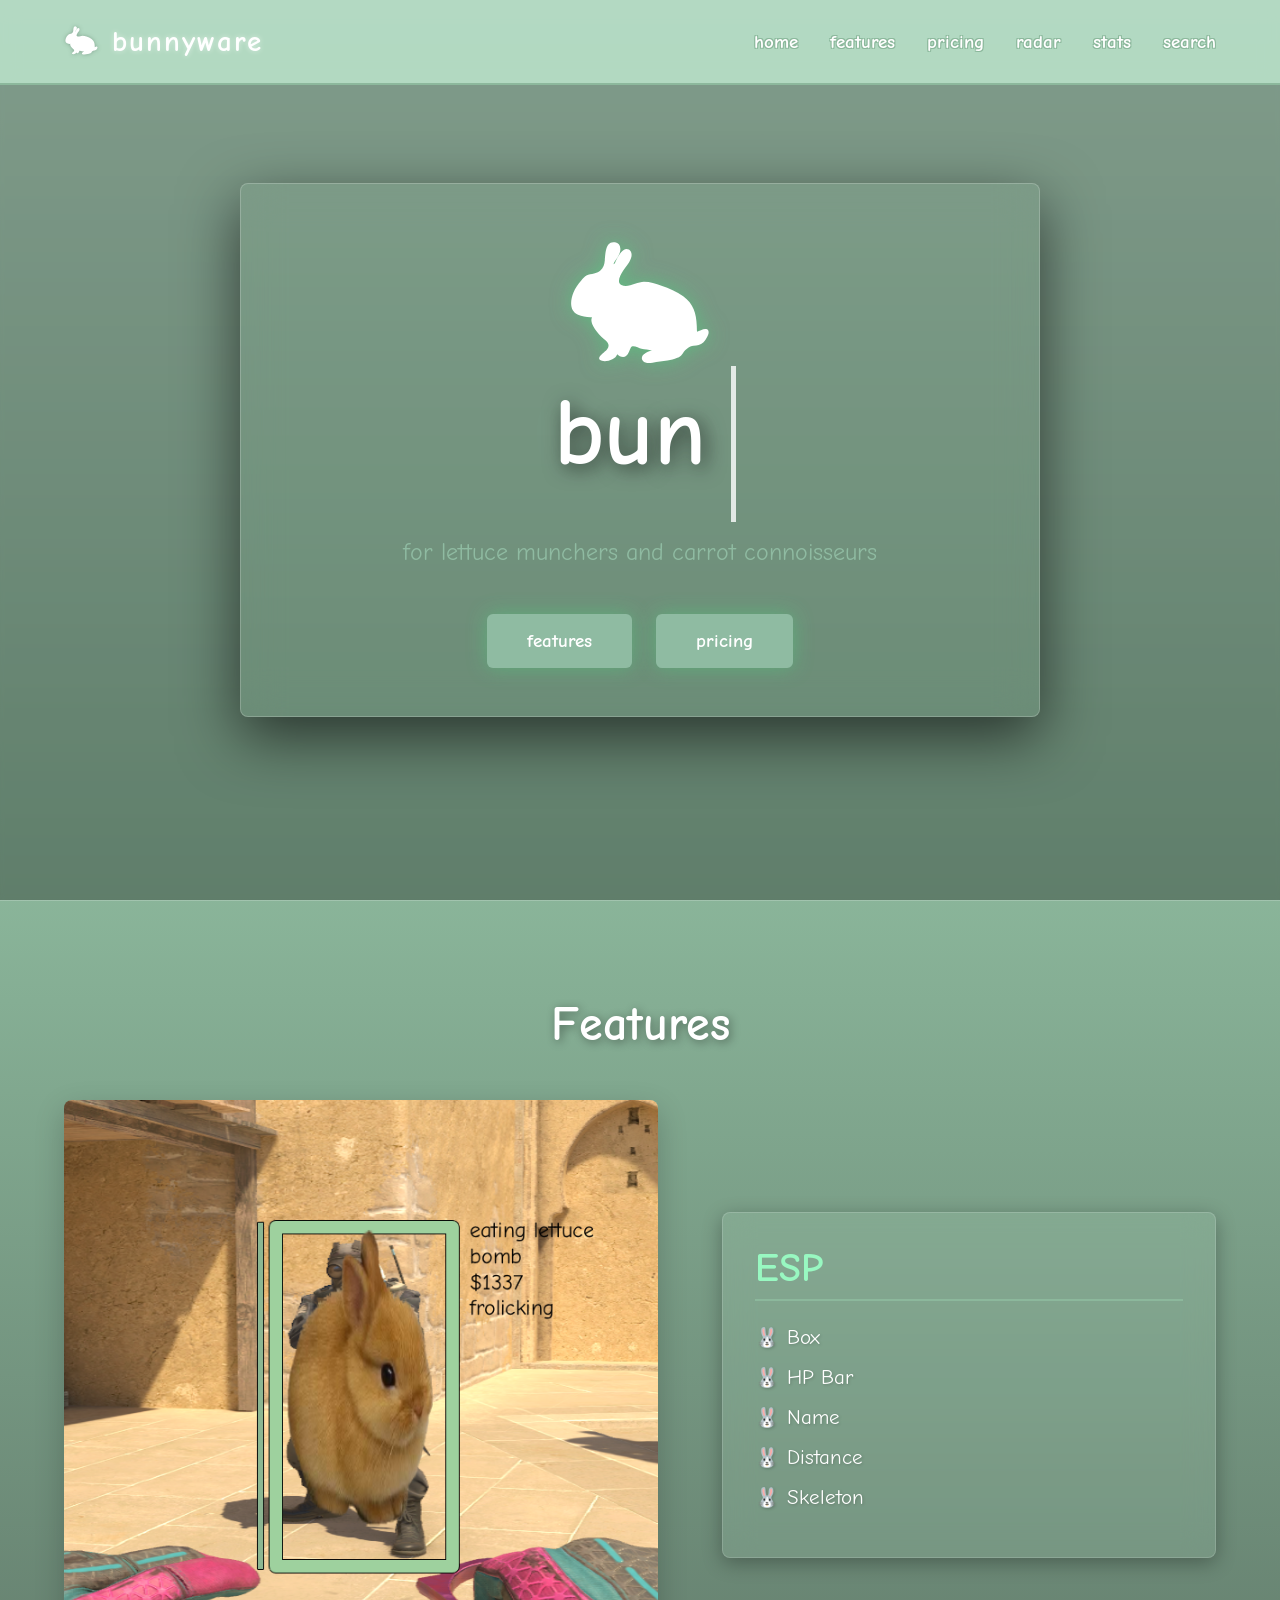
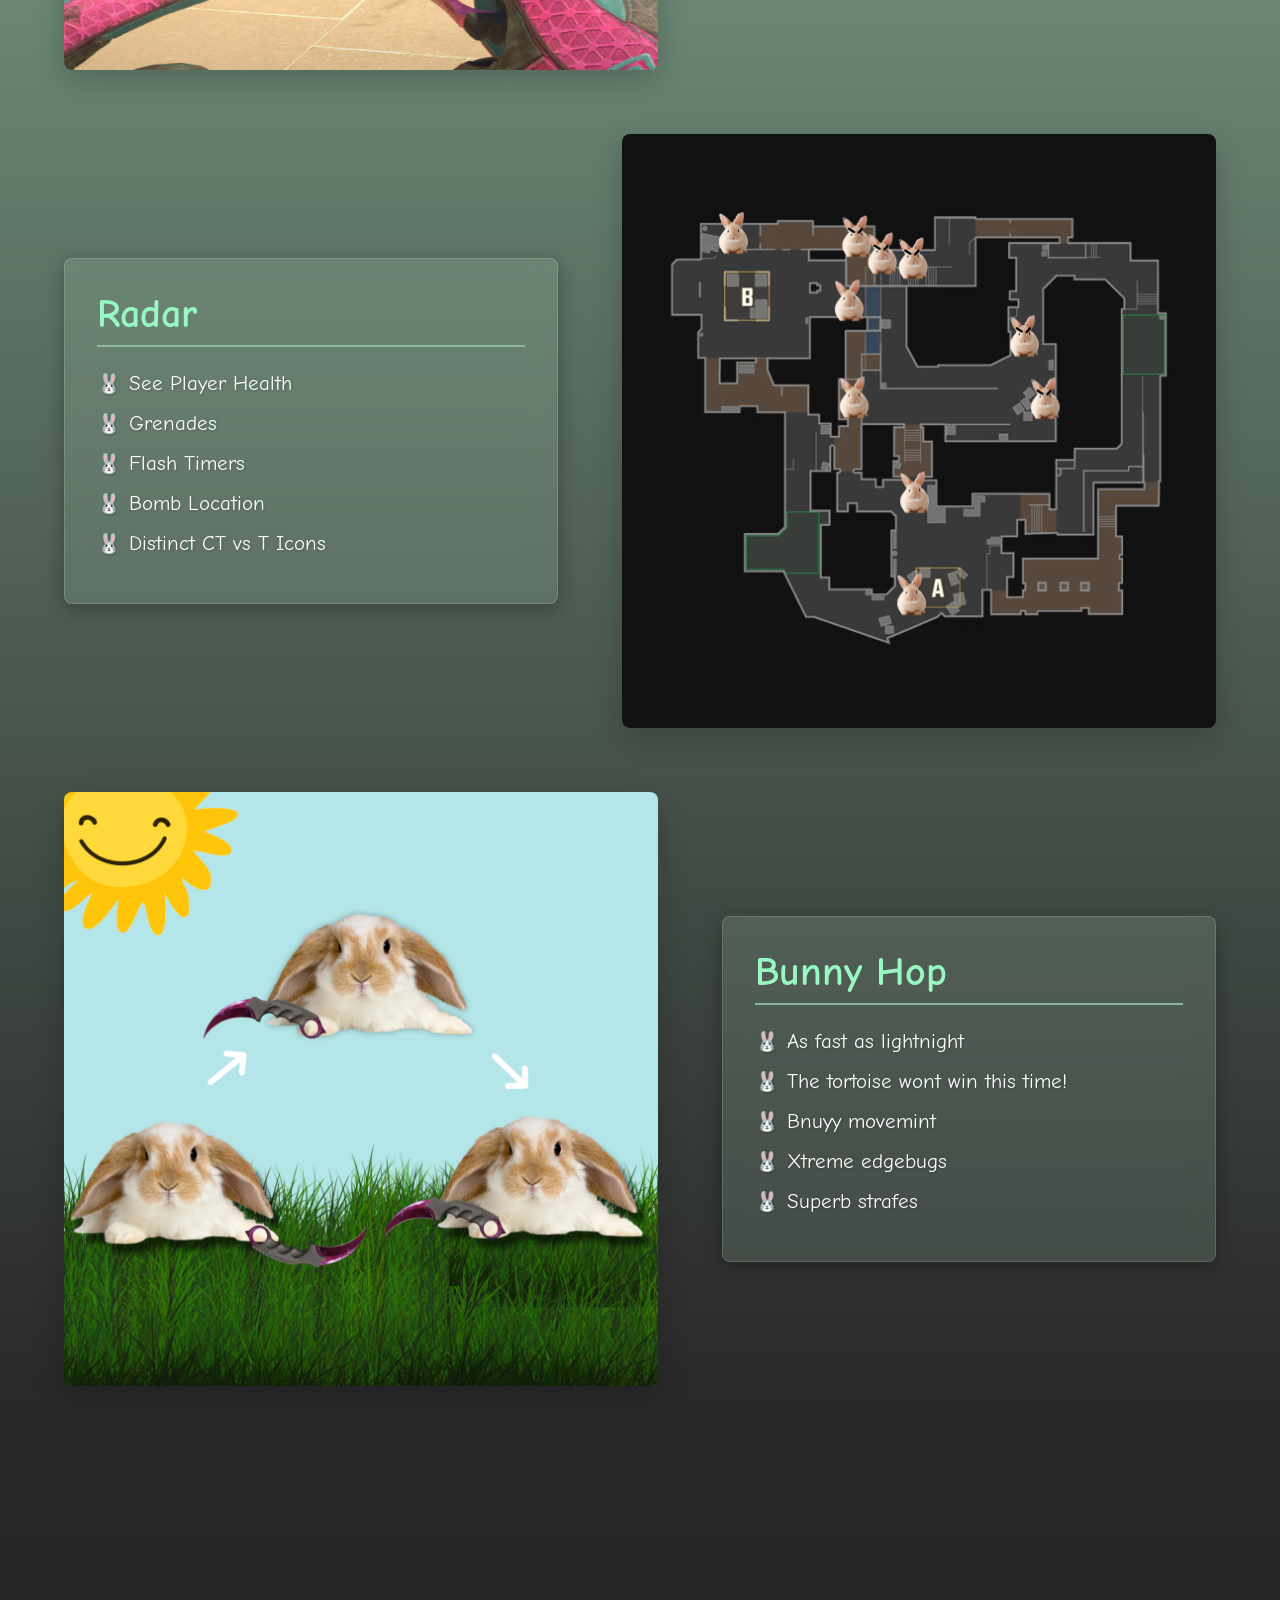
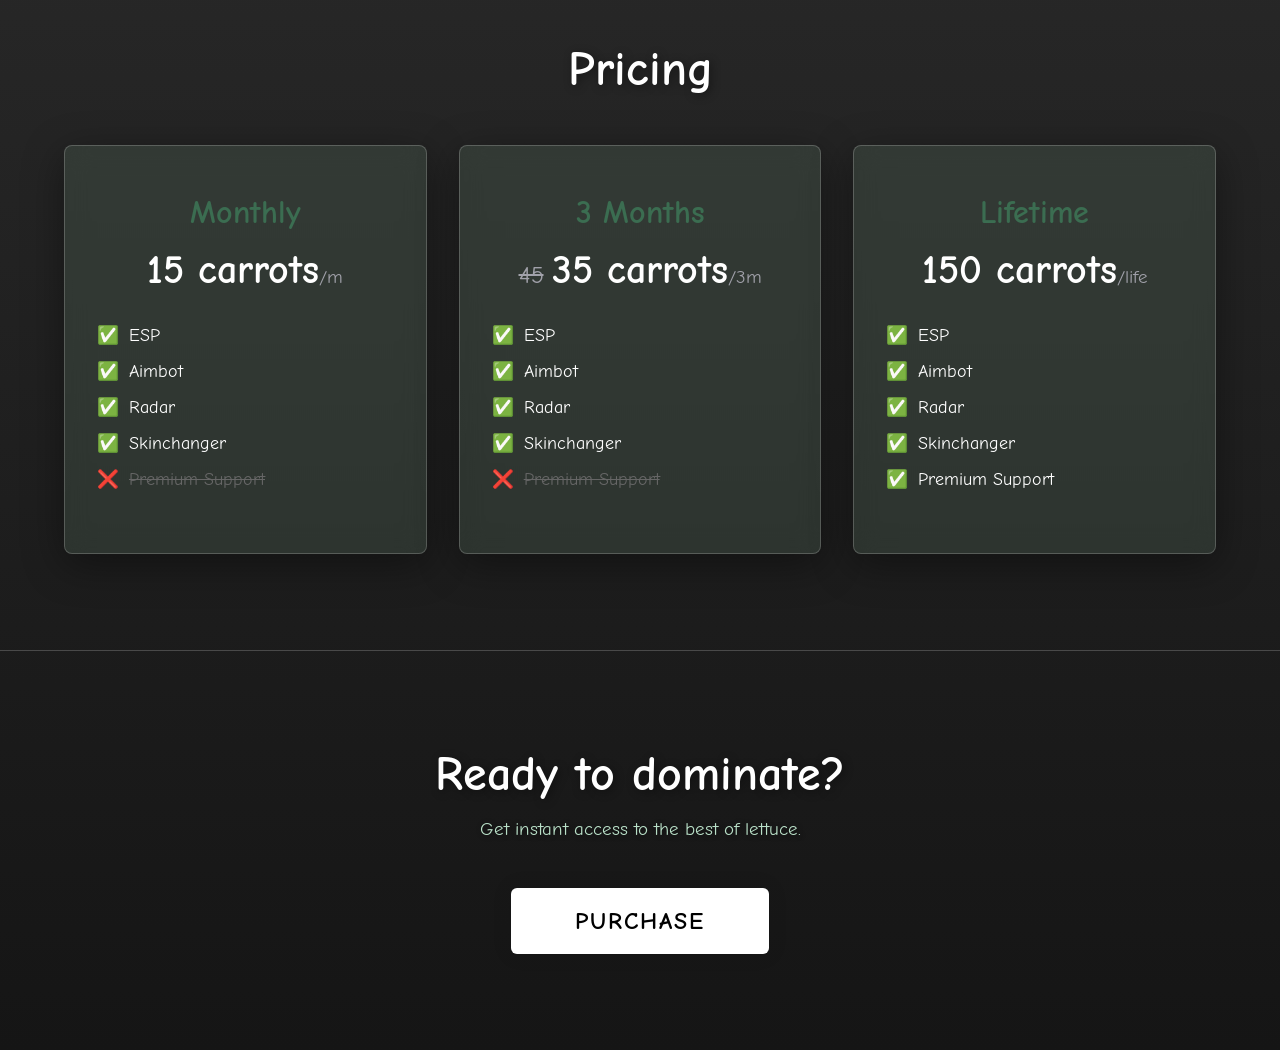
==== sites/main/index.html @ 44a8292d "Add files via upload" ====
<!DOCTYPE html>
<html lang="en">

<head>
    <meta charset="UTF-8">
    <meta name="viewport" content="width=device-width, initial-scale=1.0">
    <title>bunnyware</title>
    <link rel="icon" href="rabbit-silhouette.svg" type="image/svg+xml">
    <link rel="stylesheet" href="style.css">
</head>

<body>
    <nav>
        <a href="index.html" class="logo">
            <img src="rabbit-silhouette.svg" alt="logo" class="nav-logo-img">
            bunnyware
        </a>
        <button class="hamburger" id="hamburger" aria-label="Toggle menu">
            <span></span>
            <span></span>
            <span></span>
        </button>
        <ul class="nav-links">
            <li><a href="#home">home</a></li>
            <li><a href="#features">features</a></li>
            <li><a href="#pricing">pricing</a></li>
            <li><a href="radar.html">radar</a></li>
            <li><a href="https://stats.bunnyware.fun">stats</a></li>
            <li><a href="https://search.bunnyware.fun">search</a></li>
        </ul>
    </nav>

    <header id="home" class="hero">
        <div class="hero-content">
            <img src="rabbit-silhouette.svg" alt="bunnyware logo" class="hero-logo">
            <h1 class="title">bunnyware</h1>
            <p class="subtitle">for lettuce munchers and carrot connoisseurs</p>
            <div class="hero-buttons">
                <a href="#features" class="cta-button">features</a>
                <a href="#pricing" class="cta-button">pricing</a>
            </div>
        </div>
    </header>

    <section id="features" class="showcase">
        <h2>Features</h2>
        <div class="showcase-content">
            <div class="showcase-image">
                <img src="image.png" alt="ESP Settings">
            </div>
            <div class="showcase-text">
                <h3>ESP</h3>
                <ul>
                    <li>Box</li>
                    <li>HP Bar</li>
                    <li>Name</li>
                    <li>Distance</li>
                    <li>Skeleton</li>
                </ul>
            </div>
        </div>

        <div class="showcase-content reverse">
            <div class="showcase-image">
                <img src="radar.png" alt="Radar Settings">
            </div>
            <div class="showcase-text">
                <h3>Radar</h3>
                <ul>
                    <li>See Player Health</li>
                    <li>Grenades</li>
                    <li>Flash Timers</li>
                    <li>Bomb Location</li>
                    <li>Distinct CT vs T Icons</li>
                </ul>
            </div>
        </div>

        <div class="showcase-content">
            <div class="showcase-image">
                <img src="bunnyhop.png" alt="Bunny Hop Settings">
            </div>
            <div class="showcase-text">
                <h3>Bunny Hop</h3>
                <ul>
                    <li>As fast as lightnight</li>
                    <li>The tortoise wont win this time!</li>
                    <li>Bnuyy movemint</li>
                    <li>Xtreme edgebugs</li>
                    <li>Superb strafes</li>
                </ul>
            </div>
        </div>
    </section>
    <section id="pricing" class="pricing-options">
        <h2>Pricing</h2>
        <div class="pricing-grid">
            <div class="pricing-card">
                <h3>Monthly</h3>
                <div class="price">15 carrots<span>/m</span></div>
                <ul class="features-list">
                    <li>ESP</li>
                    <li>Aimbot</li>
                    <li>Radar</li>
                    <li>Skinchanger</li>
                    <li class="disabled">Premium Support</li>
                </ul>
            </div>
            <div class="pricing-card">
                <h3>3 Months</h3>
                <div class="price"><span class="original-price">45</span>35 carrots<span>/3m</span></div>
                <ul class="features-list">
                    <li>ESP</li>
                    <li>Aimbot</li>
                    <li>Radar</li>
                    <li>Skinchanger</li>
                    <li class="disabled">Premium Support</li>
                </ul>
            </div>
            <div class="pricing-card featured">
                <h3>Lifetime</h3>
                <div class="price">150 carrots<span>/life</span></div>
                <ul class="features-list">
                    <li>ESP</li>
                    <li>Aimbot</li>
                    <li>Radar</li>
                    <li>Skinchanger</li>
                    <li>Premium Support</li>
                </ul>
            </div>
        </div>
    </section>

    <section id="checkout" class="checkout">
        <h2>Ready to dominate?</h2>
        <p>Get instant access to the best of lettuce.</p>
        <!-- The button is a troll. It looks like a pay button but redirects to YouTube on click -->
        <button id="pay-button" class="premium-btn">Purchase</button>
    </section>

    <!-- Modal for image expansion -->
    <div id="image-modal" class="modal">
        <span class="close-btn" onclick="closeModal()">&times;</span>
        <img class="modal-content" id="expanded-img" alt="Expanded image">
    </div>

    <script src="script.js"></script>
</body>

</html>
---- sites/main/style.css ----
/* Import Comic Sans or a similar playful font */
@import url('https://fonts.googleapis.com/css2?family=Comic+Neue:wght@400;700&display=swap');

:root {
    --bg-color: #0d0d0d;
    --nav-bg: rgba(13, 13, 13, 0.8);
    --primary-green: #8cb89c;
    /* Light grass green */
    --secondary-green: #b9e0c8;
    /* Lettuce green */
    --text-color: #ffffff;
    --text-muted: #a1a1aa;
    --card-bg: rgba(140, 184, 156, 0.15);
    --border-color: rgba(255, 255, 255, 0.2);
}

* {
    margin: 0;
    padding: 0;
    box-sizing: border-box;
    /* Use Comic Sans MS as requested, fallback to Comic Neue */
    font-family: 'Comic Sans MS', 'Comic Sans', 'Comic Neue', cursive, sans-serif;
    scroll-behavior: smooth;
}

body {
    background: linear-gradient(to bottom, #b9e0c8 0%, #8cb89c 20%, #2a2a2a 70%, #151515 100%);
    color: var(--text-color);
    overflow-x: hidden;
    min-height: 100vh;
}

/* Navigation */
nav {
    position: fixed;
    top: 0;
    width: 100%;
    padding: 1.5rem 5%;
    display: flex;
    justify-content: space-between;
    align-items: center;
    background: #b9e0c8e6;
    /* Pastel Green (Secondary) */
    backdrop-filter: blur(10px);
    z-index: 100;
    border-bottom: 2px solid var(--primary-green);
}

.logo {
    display: flex;
    align-items: center;
    gap: 0.8rem;
    font-size: 1.8rem;
    font-weight: 700;
    color: #1a2f23;
    /* Dark green for visibility */
    text-shadow: 0 0 5px rgba(255, 255, 255, 0.5);
    letter-spacing: 2px;
}

.nav-logo-img {
    height: 35px;
    width: auto;
    filter: drop-shadow(0 0 2px rgba(26, 47, 35, 0.3));
}

.nav-links {
    display: flex;
    list-style: none;
    gap: 2rem;
}

.nav-links a {
    color: #ffffff;
    /* Dark green for visibility */
    text-decoration: none;
    font-weight: bold;
    font-size: 1.2rem;
    transition: all 0.3s ease;
    text-shadow:
        -1px -1px 0 var(--primary-green),
        1px -1px 0 var(--primary-green),
        -1px 1px 0 var(--primary-green),
        1px 1px 0 var(--primary-green);
}

.nav-links a:hover {
    color: #000;
}

/* Hero Section */
.hero {
    height: 100vh;
    display: flex;
    flex-direction: column;
    justify-content: center;
    align-items: center;
    text-align: center;
    position: relative;
    background: url('title_background.png') no-repeat center center/cover;
}

.hero::after {
    content: '';
    position: absolute;
    top: 0;
    left: 0;
    width: 100%;
    height: 100%;
    background: rgba(0, 0, 0, 0.3);
    /* Subtle darkening for white text visibility */
    backdrop-filter: blur(2px);
    /* Reduced background blur, focused it on the card instead */
    pointer-events: none;
}

/* Glass Card for Title Content */
.hero-content {
    background: rgba(140, 184, 156, 0.15);
    /* Match the premium green tint from other cards */
    padding: 3rem 4rem;
    border-radius: 8px;
    /* Matching the sharp but clean corners */
    border: 1px solid rgba(255, 255, 255, 0.2);
    box-shadow: 0 20px 60px rgba(0, 0, 0, 0.6);
    backdrop-filter: blur(20px);
    /* Heavy frosted glass effect inside the card */
    display: flex;
    flex-direction: column;
    align-items: center;
    z-index: 2;
    position: relative;
    width: 800px;
    max-width: 90%;
}

.hero>* {
    position: relative;
    z-index: 1;
}

.hero-logo {
    width: 150px;
    height: auto;
    margin-bottom: -1rem;
    filter: drop-shadow(0 0 10px rgba(74, 222, 128, 0.5));
}

.title {
    font-size: 6rem;
    font-weight: 700;
    color: #ffffff;
    text-shadow: 4px 4px 20px rgba(0, 0, 0, 0.6), 0 0 40px rgba(255, 255, 255, 0.1);
    margin-bottom: 1rem;

    /* Lock the height to prevent jumping when empty */
    line-height: 1.2;
    min-height: 1.2em;

    /* Typewriter effect styles */
    display: inline-block;
    border-right: .06em solid rgba(255, 255, 255, 0.8);
    /* The typewriter cursor */

    /* Padding added to ensure the drop shadow doesn't get cut off by overflow: hidden */
    padding: 10px 25px 30px 10px;

    animation: blink-caret .75s step-end infinite;
}

.title.done-typing {
    border-right-color: transparent;
    animation: none;
}

/* The typewriter cursor effect */
@keyframes blink-caret {

    from,
    to {
        border-color: transparent
    }

    50% {
        border-color: rgba(255, 255, 255, 0.8);
    }
}

.subtitle {
    font-size: 1.5rem;
    color: #8fbba2;
    margin-bottom: 3rem;
}

.cta-button {
    padding: 1rem 2.5rem;
    font-size: 1.2rem;
    font-weight: bold;
    color: #ffffff;
    background: #8fbba2;
    border: none;
    border-radius: 6px;
    text-decoration: none;
    cursor: pointer;
    transition: all 0.3s ease;
    box-shadow: 0 0 20px rgba(74, 222, 128, 0.4);
}

.cta-button:hover {
    transform: translateY(-3px) scale(1.05);
    box-shadow: 0 0 30px rgba(74, 222, 128, 0.7);
    background: var(--secondary-green);
}

.hero-buttons {
    display: flex;
    gap: 1.5rem;
    position: relative;
    z-index: 10;
}

.cta-button.secondary {
    background: #1a2f23;
    color: #ffffff;
    box-shadow: 0 0 20px rgba(0, 0, 0, 0.2);
}

.cta-button.secondary:hover {
    background: #2d4f3b;
    box-shadow: 0 0 30px rgba(0, 0, 0, 0.4);
    color: #ffffff;
}

/* Showcase Section */
.showcase {
    padding: 6rem 5%;
    text-align: center;
    border-top: 1px solid var(--border-color);
}

.showcase h2 {
    font-size: 3rem;
    margin-bottom: 3rem;
    color: #ffffff;
    text-shadow: 2px 2px 10px rgba(0, 0, 0, 0.4);
}

.showcase-content {
    display: flex;
    flex-wrap: wrap;
    justify-content: center;
    align-items: center;
    gap: 4rem;
    max-width: 1200px;
    margin: 0 auto 4rem auto;
    text-align: left;
}

.showcase-content.reverse {
    flex-direction: row-reverse;
}

.showcase-image {
    flex: 1 1 500px;
    border-radius: 8px;
    overflow: hidden;
    box-shadow: 0 10px 30px rgba(0, 0, 0, 0.2);
    background: var(--card-bg);
}

.showcase-image img {
    width: 100%;
    height: auto;
    display: block;
    transition: transform 0.3s ease;
}

.showcase-image:hover img {
    transform: scale(1.02);
}

.showcase-text {
    flex: 1 1 400px;
    background: rgba(185, 224, 200, 0.15);
    padding: 2rem;
    border-radius: 8px;
    box-shadow: 0 5px 20px rgba(0, 0, 0, 0.3);
    border: 1px solid rgba(255, 255, 255, 0.15);
    backdrop-filter: blur(15px);
}

.showcase-text h3 {
    font-size: 2.5rem;
    color: #98f8c1;
    margin-bottom: 1.5rem;
    border-bottom: 2px solid #8cb89c;
    padding-bottom: 0.5rem;
}

.showcase-text ul {
    list-style: none;
    padding: 0;
}

.showcase-text li {
    font-size: 1.3rem;
    color: #ffffff;
    margin-bottom: 1rem;
    text-shadow: 1px 1px 3px rgba(0, 0, 0, 0.2);
    padding-left: 2rem;
    position: relative;
}

.showcase-text li::before {
    content: '🐰';
    position: absolute;
    left: 0;
    top: 50%;
    transform: translateY(-50%);
    font-size: 1.2rem;
}

/* Pricing Options Section */
.pricing-options {
    padding: 6rem 5%;
    text-align: center;
}

.pricing-options h2 {
    font-size: 3rem;
    color: #ffffff;
    margin-bottom: 3rem;
    text-shadow: 2px 2px 10px rgba(0, 0, 0, 0.4);
}

.pricing-grid {
    display: flex;
    justify-content: center;
    gap: 2rem;
    flex-wrap: wrap;
    max-width: 1200px;
    margin: 0 auto;
}

.pricing-card {
    background: var(--card-bg);
    border: 1px solid var(--border-color);
    border-radius: 8px;
    padding: 3rem 2rem;
    flex: 1 1 300px;
    transition: transform 0.3s ease, box-shadow 0.3s ease;
    box-shadow: 0 10px 40px rgba(0, 0, 0, 0.4);
    backdrop-filter: blur(12px);
    /* Added drop shadow */
}

.pricing-card:hover {
    transform: translateY(-10px);
    box-shadow: 0 20px 50px rgba(0, 0, 0, 0.25);
    /* Stronger shadow on hover */
}

.pricing-card h3 {
    font-size: 2rem;
    color: #3b6d51;
    margin-bottom: 1rem;
}

.pricing-card .price {
    font-size: 2.5rem;
    font-weight: bold;
    color: #ffffff;
    margin-bottom: 2rem;
}

.pricing-card .price span {
    font-size: 1.2rem;
    font-weight: normal;
    color: #a1a1aa;
}

.pricing-card .price .original-price {
    font-size: 1.5rem;
    text-decoration: line-through;
    color: #a1a1aa;
    margin-right: 0.5rem;
}

.pricing-card .features-list {
    list-style: none;
    padding: 0;
    text-align: left;
}

.pricing-card .features-list li {
    font-size: 1.1rem;
    margin-bottom: 1rem;
    color: #ffffff;
    position: relative;
    padding-left: 2rem;
}

.pricing-card .features-list li::before {
    content: '✅';
    position: absolute;
    left: 0;
}

.pricing-card .features-list li.disabled {
    color: #666666;
    text-decoration: line-through;
}

.pricing-card .features-list li.disabled::before {
    content: '❌';
}

/* Checkout Section */
.checkout {
    padding: 6rem 5%;
    text-align: center;
    border-top: 1px solid var(--border-color);
}

.checkout h2 {
    font-size: 3rem;
    margin-bottom: 1rem;
    color: #ffffff;
    text-shadow: 2px 2px 10px rgba(0, 0, 0, 0.4);
}

.checkout p {
    font-size: 1.2rem;
    color: var(--secondary-green);
    margin-bottom: 3rem;
    text-shadow: 1px 1px 5px rgba(0, 0, 0, 0.5);
}

.premium-btn {
    padding: 1.2rem 4rem;
    font-size: 1.5rem;
    font-weight: bold;
    color: #000000;
    background: #ffffff;
    border: none;
    border-radius: 6px;
    cursor: pointer;
    transition: all 0.3s ease;
    box-shadow: 0 0 20px rgba(0, 0, 0, 0.1);
    text-transform: uppercase;
    letter-spacing: 2px;
}

.premium-btn:hover {
    transform: scale(1.05);
    box-shadow: 0 0 40px rgba(255, 255, 255, 0.6);
    background: #f0f0f0;
}

/* Modal */
.modal {
    display: none;
    position: fixed;
    z-index: 1000;
    left: 0;
    top: 0;
    width: 100%;
    height: 100%;
    background-color: rgba(0, 0, 0, 0.9);
    backdrop-filter: blur(5px);
    justify-content: center;
    align-items: center;
}

.modal-content {
    max-width: 90%;
    max-height: 90vh;
    border: 2px solid var(--primary-green);
    border-radius: 8px;
    box-shadow: 0 0 50px rgba(74, 222, 128, 0.3);
    animation: zoomIn 0.3s ease;
}

@keyframes zoomIn {
    from {
        transform: scale(0.8);
        opacity: 0;
    }

    to {
        transform: scale(1);
        opacity: 1;
    }
}

.close-btn {
    position: absolute;
    top: 20px;
    right: 40px;
    color: var(--primary-green);
    font-size: 40px;
    font-weight: bold;
    cursor: pointer;
    transition: color 0.3s ease;
    font-family: Arial, sans-serif;
    /* Keep X recognizable */
}

.close-btn:hover {
    color: #fff;
}

/* Logo link reset */
a.logo {
    text-decoration: none;
    color: inherit;
}

/* Hamburger Button */
.hamburger {
    display: none;
    flex-direction: column;
    justify-content: center;
    gap: 5px;
    background: none;
    border: none;
    cursor: pointer;
    padding: 8px;
    z-index: 110;
}

.hamburger span {
    display: block;
    width: 28px;
    height: 3px;
    background: #1a2f23;
    border-radius: 2px;
    transition: all 0.3s ease;
}

.hamburger.active span:nth-child(1) {
    transform: rotate(45deg) translate(6px, 6px);
}

.hamburger.active span:nth-child(2) {
    opacity: 0;
}

.hamburger.active span:nth-child(3) {
    transform: rotate(-45deg) translate(6px, -6px);
}

/* ===== MOBILE RESPONSIVE ===== */
@media (max-width: 768px) {

    /* Nav */
    nav {
        padding: 1rem 5%;
        flex-wrap: wrap;
    }

    .hamburger {
        display: flex;
    }

    .nav-links {
        display: none;
        flex-direction: column;
        width: 100%;
        gap: 0;
        padding-top: 1rem;
        order: 3;
    }

    .nav-links.open {
        display: flex;
    }

    .nav-links li {
        width: 100%;
        text-align: center;
    }

    .nav-links a {
        display: block;
        padding: 0.8rem 0;
        border-top: 1px solid rgba(26, 47, 35, 0.15);
        font-size: 1.1rem;
    }

    /* Hero */
    .hero {
        padding: 120px 5% 60px 5%;
        height: auto;
        min-height: 100vh;
    }

    .hero-logo {
        width: 100px;
    }

    .title {
        font-size: 3rem;
    }

    .subtitle {
        font-size: 1.1rem;
        margin-bottom: 2rem;
    }

    .hero-buttons {
        flex-direction: column;
        gap: 1rem;
        width: 100%;
        max-width: 280px;
    }

    .cta-button {
        padding: 0.9rem 2rem;
        font-size: 1rem;
        text-align: center;
        width: 100%;
    }

    /* Showcase / Features */
    .showcase {
        padding: 4rem 5%;
    }

    .showcase h2 {
        font-size: 2rem;
        margin-bottom: 2rem;
    }

    .showcase-content {
        flex-direction: column !important;
        gap: 2rem;
        margin-bottom: 3rem;
    }

    .showcase-image {
        flex: 1 1 100%;
    }

    .showcase-text {
        flex: 1 1 100%;
    }

    .showcase-text h3 {
        font-size: 1.8rem;
    }

    .showcase-text li {
        font-size: 1.1rem;
    }

    /* Pricing */
    .pricing-options {
        padding: 4rem 5%;
    }

    .pricing-options h2 {
        font-size: 2rem;
    }

    .pricing-grid {
        flex-direction: column;
        align-items: center;
        gap: 2rem;
    }

    .pricing-card {
        flex: 1 1 100%;
        max-width: 100%;
        padding: 2rem 1.5rem;
    }

    .pricing-card h3 {
        font-size: 1.6rem;
    }

    .pricing-card .price {
        font-size: 2rem;
    }

    /* Checkout */
    .checkout {
        padding: 4rem 5%;
    }

    .checkout h2 {
        font-size: 2rem;
    }

    .checkout p {
        font-size: 1rem;
    }

    .premium-btn {
        padding: 1rem 2.5rem;
        font-size: 1.2rem;
    }

    /* Modal */
    .modal-content {
        max-width: 95%;
    }

    .close-btn {
        top: 10px;
        right: 20px;
        font-size: 30px;
    }
}

@media (max-width: 480px) {
    .title {
        font-size: 2.2rem;
    }

    .subtitle {
        font-size: 0.95rem;
    }

    .showcase h2,
    .pricing-options h2,
    .checkout h2 {
        font-size: 1.6rem;
    }

    .showcase-text h3 {
        font-size: 1.4rem;
    }

    .pricing-card .price {
        font-size: 1.6rem;
    }
}
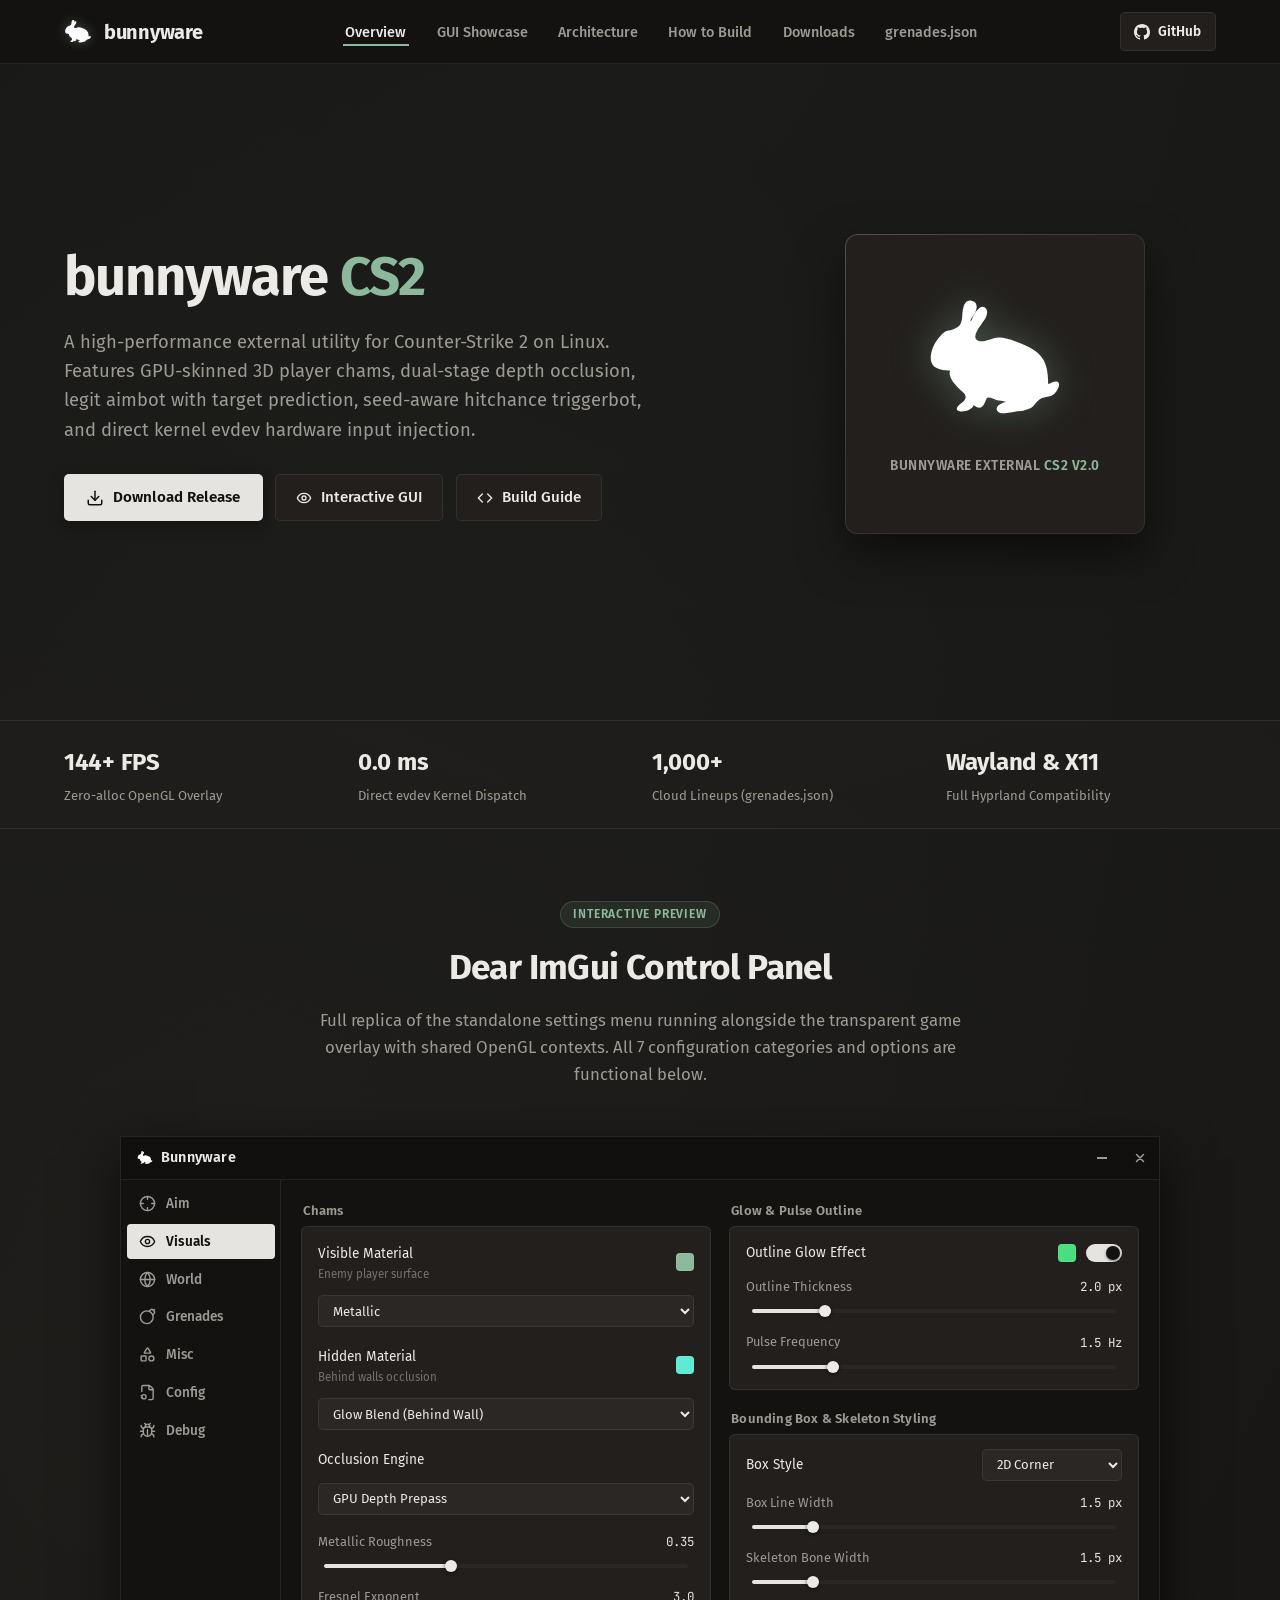
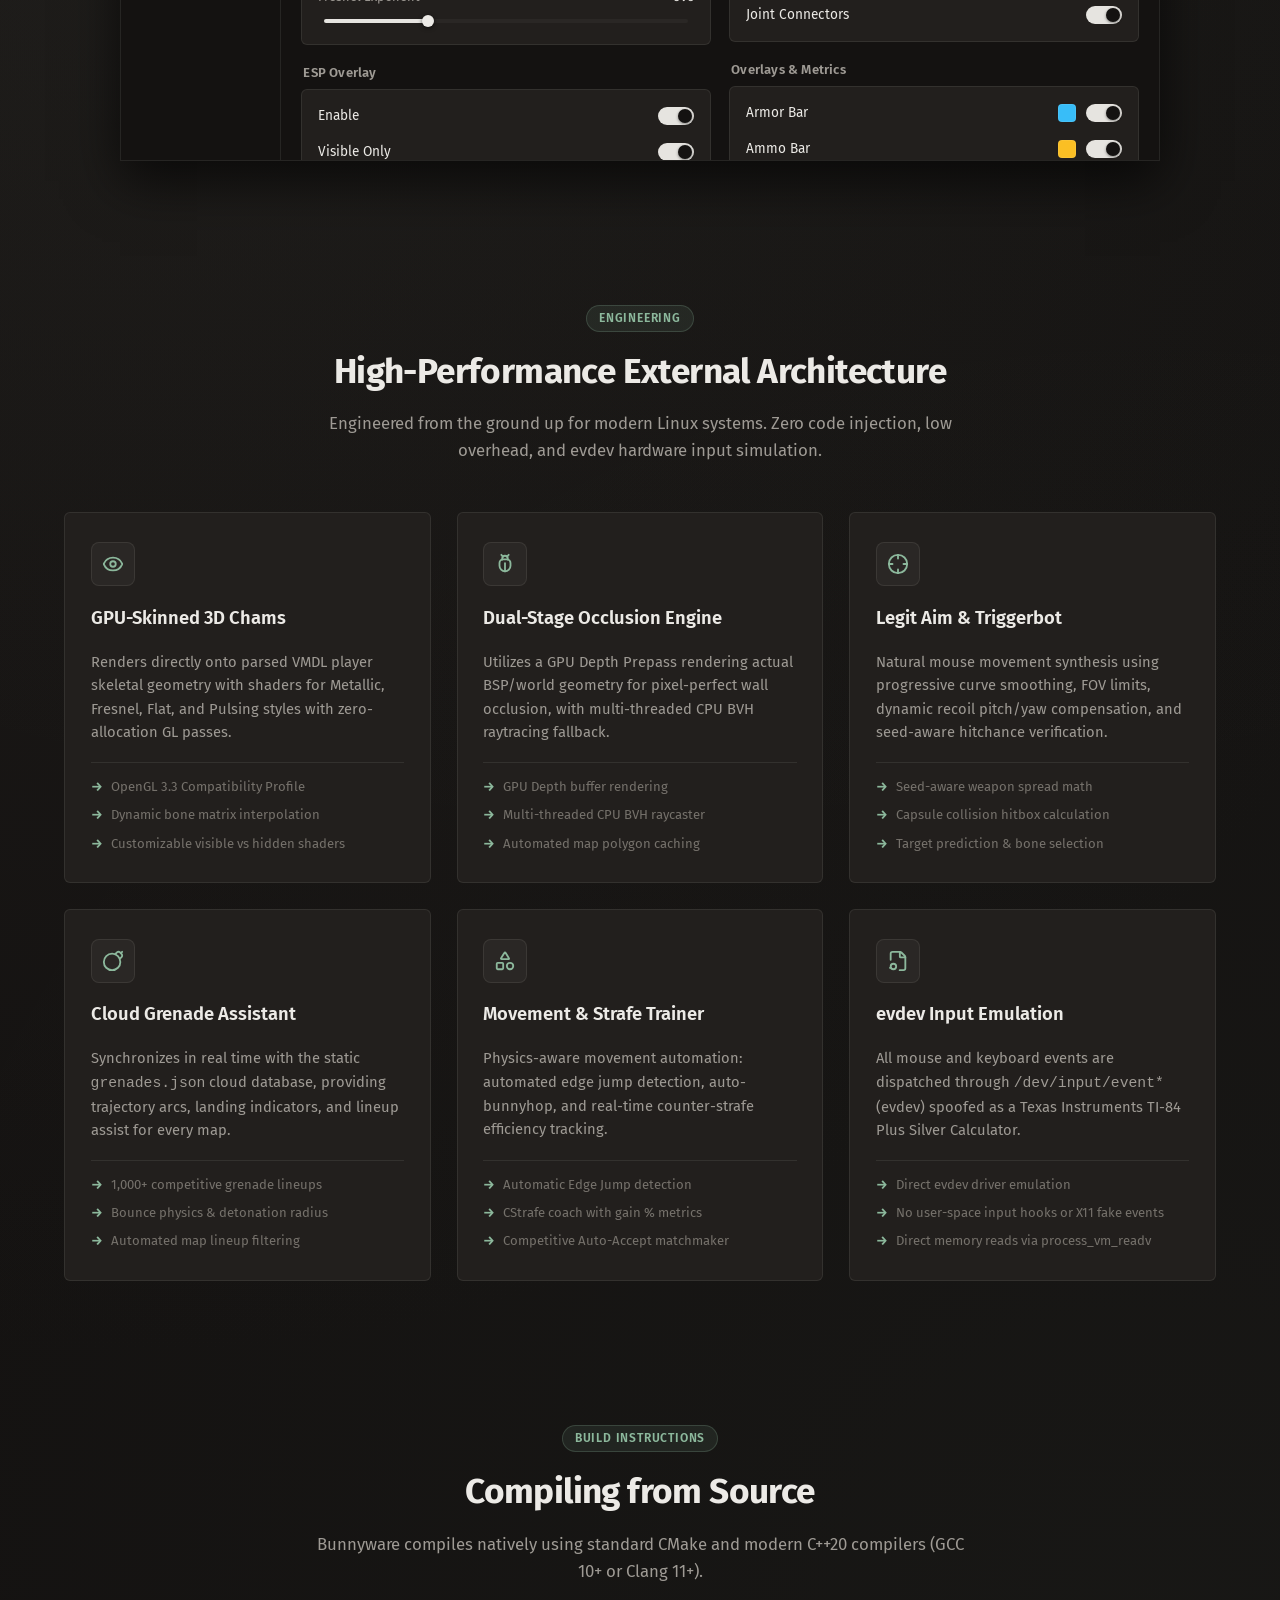
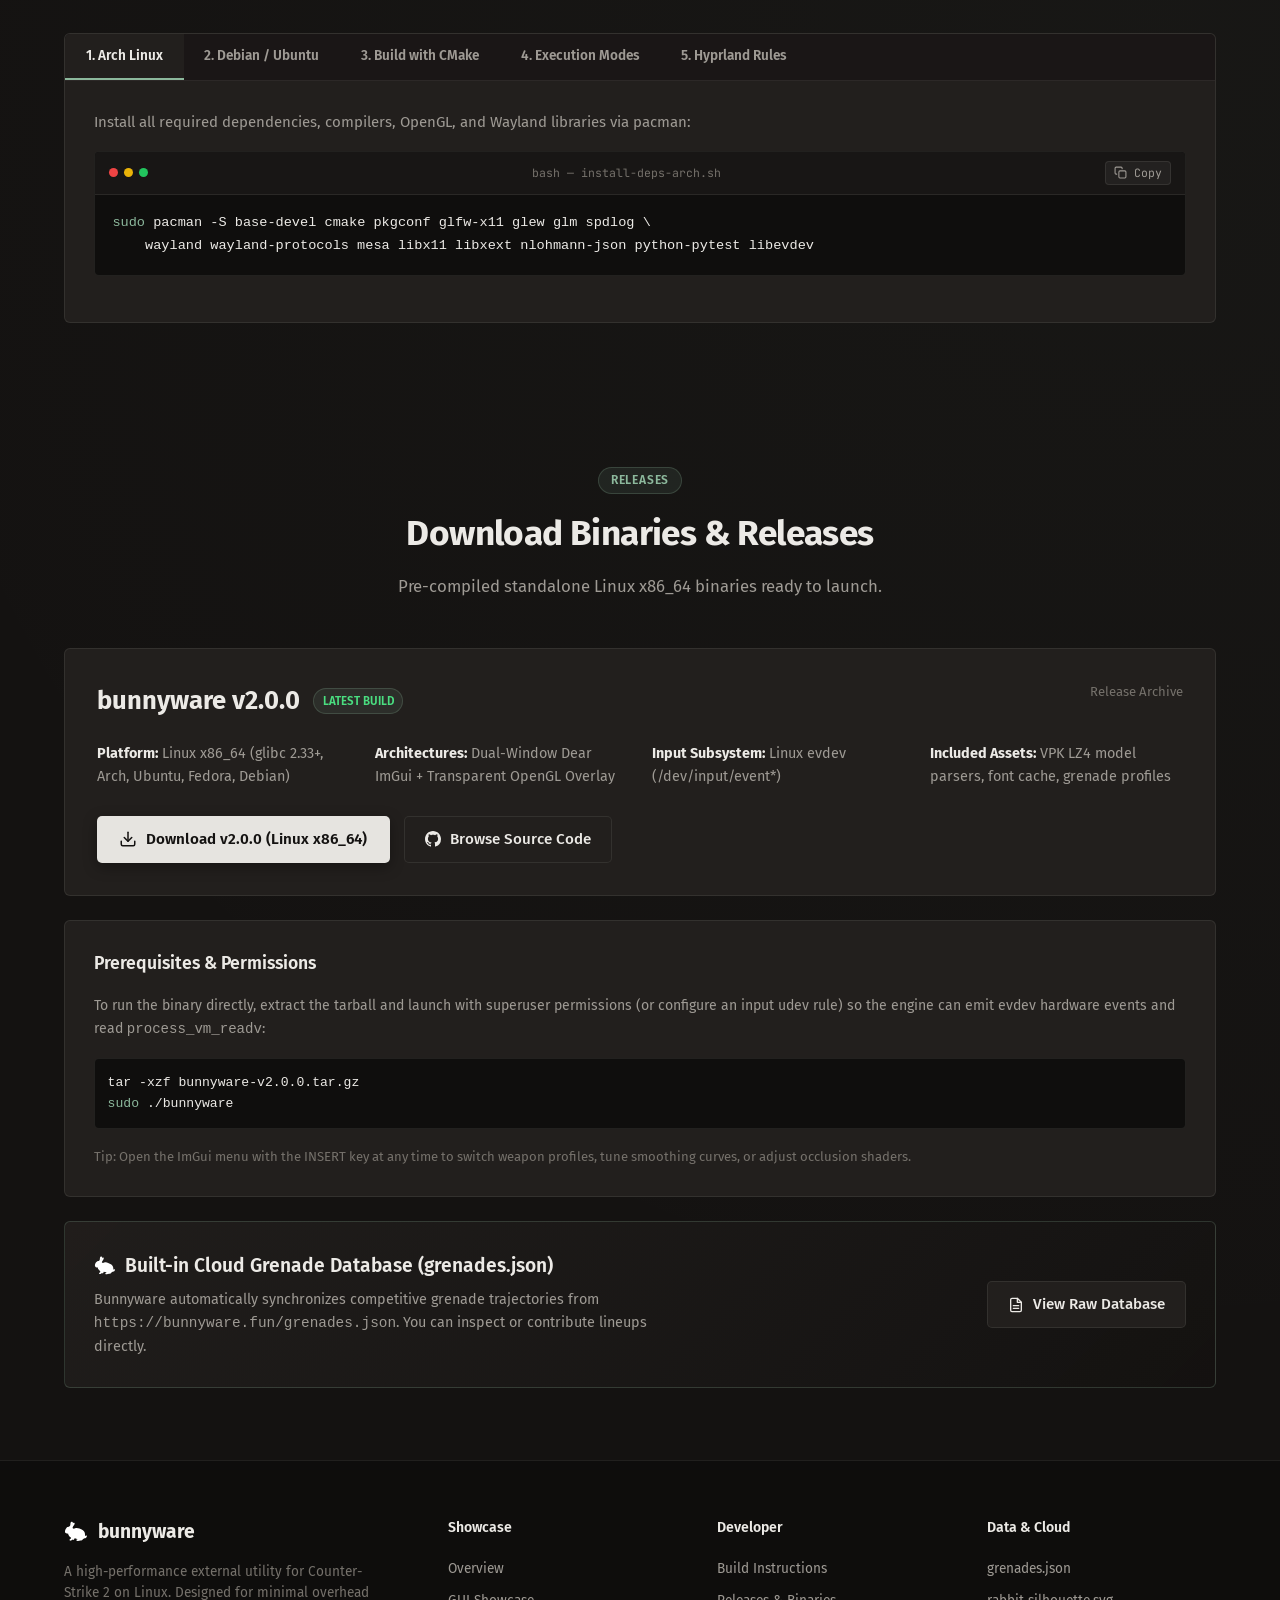
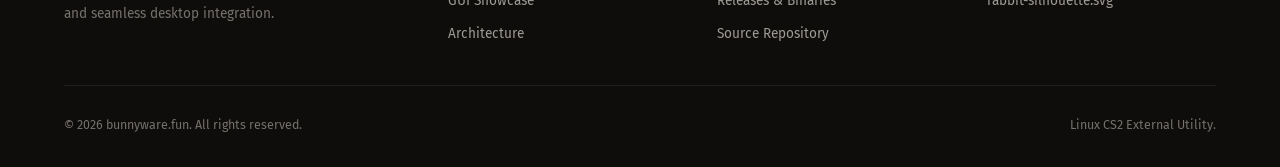
==== commit 6ab98be3: "Remake bunnyware.fun showcase website for bunnyware CS2 release" ====
--- a/sites/main/index.html
+++ b/sites/main/index.html
@@ -1,150 +1,2203 @@
-<!DOCTYPE html>
-<html lang="en">
-
-<head>
-    <meta charset="UTF-8">
-    <meta name="viewport" content="width=device-width, initial-scale=1.0">
-    <title>bunnyware</title>
-    <link rel="icon" href="rabbit-silhouette.svg" type="image/svg+xml">
-    <link rel="stylesheet" href="style.css">
-</head>
-
-<body>
-    <nav>
-        <a href="index.html" class="logo">
-            <img src="rabbit-silhouette.svg" alt="logo" class="nav-logo-img">
-            bunnyware
-        </a>
-        <button class="hamburger" id="hamburger" aria-label="Toggle menu">
-            <span></span>
-            <span></span>
-            <span></span>
-        </button>
-        <ul class="nav-links">
-            <li><a href="#home">home</a></li>
-            <li><a href="#features">features</a></li>
-            <li><a href="#pricing">pricing</a></li>
-            <li><a href="radar.html">radar</a></li>
-            <li><a href="https://stats.bunnyware.fun">stats</a></li>
-            <li><a href="https://search.bunnyware.fun">search</a></li>
-        </ul>
-    </nav>
-
-    <header id="home" class="hero">
-        <div class="hero-content">
-            <img src="rabbit-silhouette.svg" alt="bunnyware logo" class="hero-logo">
-            <h1 class="title">bunnyware</h1>
-            <p class="subtitle">for lettuce munchers and carrot connoisseurs</p>
-            <div class="hero-buttons">
-                <a href="#features" class="cta-button">features</a>
-                <a href="#pricing" class="cta-button">pricing</a>
-            </div>
-        </div>
-    </header>
-
-    <section id="features" class="showcase">
-        <h2>Features</h2>
-        <div class="showcase-content">
-            <div class="showcase-image">
-                <img src="image.png" alt="ESP Settings">
-            </div>
-            <div class="showcase-text">
-                <h3>ESP</h3>
-                <ul>
-                    <li>Box</li>
-                    <li>HP Bar</li>
-                    <li>Name</li>
-                    <li>Distance</li>
-                    <li>Skeleton</li>
-                </ul>
-            </div>
-        </div>
-
-        <div class="showcase-content reverse">
-            <div class="showcase-image">
-                <img src="radar.png" alt="Radar Settings">
-            </div>
-            <div class="showcase-text">
-                <h3>Radar</h3>
-                <ul>
-                    <li>See Player Health</li>
-                    <li>Grenades</li>
-                    <li>Flash Timers</li>
-                    <li>Bomb Location</li>
-                    <li>Distinct CT vs T Icons</li>
-                </ul>
-            </div>
-        </div>
-
-        <div class="showcase-content">
-            <div class="showcase-image">
-                <img src="bunnyhop.png" alt="Bunny Hop Settings">
-            </div>
-            <div class="showcase-text">
-                <h3>Bunny Hop</h3>
-                <ul>
-                    <li>As fast as lightnight</li>
-                    <li>The tortoise wont win this time!</li>
-                    <li>Bnuyy movemint</li>
-                    <li>Xtreme edgebugs</li>
-                    <li>Superb strafes</li>
-                </ul>
-            </div>
-        </div>
-    </section>
-    <section id="pricing" class="pricing-options">
-        <h2>Pricing</h2>
-        <div class="pricing-grid">
-            <div class="pricing-card">
-                <h3>Monthly</h3>
-                <div class="price">15 carrots<span>/m</span></div>
-                <ul class="features-list">
-                    <li>ESP</li>
-                    <li>Aimbot</li>
-                    <li>Radar</li>
-                    <li>Skinchanger</li>
-                    <li class="disabled">Premium Support</li>
-                </ul>
-            </div>
-            <div class="pricing-card">
-                <h3>3 Months</h3>
-                <div class="price"><span class="original-price">45</span>35 carrots<span>/3m</span></div>
-                <ul class="features-list">
-                    <li>ESP</li>
-                    <li>Aimbot</li>
-                    <li>Radar</li>
-                    <li>Skinchanger</li>
-                    <li class="disabled">Premium Support</li>
-                </ul>
-            </div>
-            <div class="pricing-card featured">
-                <h3>Lifetime</h3>
-                <div class="price">150 carrots<span>/life</span></div>
-                <ul class="features-list">
-                    <li>ESP</li>
-                    <li>Aimbot</li>
-                    <li>Radar</li>
-                    <li>Skinchanger</li>
-                    <li>Premium Support</li>
-                </ul>
-            </div>
-        </div>
-    </section>
-
-    <section id="checkout" class="checkout">
-        <h2>Ready to dominate?</h2>
-        <p>Get instant access to the best of lettuce.</p>
-        <!-- The button is a troll. It looks like a pay button but redirects to YouTube on click -->
-        <button id="pay-button" class="premium-btn">Purchase</button>
-    </section>
-
-    <!-- Modal for image expansion -->
-    <div id="image-modal" class="modal">
-        <span class="close-btn" onclick="closeModal()">&times;</span>
-        <img class="modal-content" id="expanded-img" alt="Expanded image">
-    </div>
-
-    <script src="script.js"></script>
-</body>
-
-</html>+<!DOCTYPE html>
+<html lang="en">
+<head>
+    <meta charset="UTF-8">
+    <meta name="viewport" content="width=device-width, initial-scale=1.0">
+    <title>bunnyware — High-Performance CS2 Linux Utility</title>
+    <meta name="description" content="A high-performance external utility for Counter-Strike 2 on Linux. Features GPU-skinned 3D player chams, dual-stage depth occlusion, legit aimbot, seed-aware triggerbot, and evdev hardware input emulation.">
+    <link rel="icon" href="rabbit-silhouette.svg" type="image/svg+xml">
+    <link rel="stylesheet" href="style.css">
+</head>
+<body>
+    <!-- Top Navigation -->
+    <nav class="navbar">
+        <div class="nav-container">
+            <a href="#overview" class="nav-brand">
+                <img src="rabbit-silhouette.svg" alt="bunnyware logo" class="nav-brand-logo">
+                <span>bunnyware</span>
+            </a>
+
+            <ul class="nav-menu" id="nav-menu">
+                <li><a href="#overview" class="nav-link">Overview</a></li>
+                <li><a href="#gui-showcase" class="nav-link">GUI Showcase</a></li>
+                <li><a href="#features" class="nav-link">Architecture</a></li>
+                <li><a href="#build" class="nav-link">How to Build</a></li>
+                <li><a href="#downloads" class="nav-link">Downloads</a></li>
+                <li><a href="grenades.json" class="nav-link" target="_blank">grenades.json</a></li>
+            </ul>
+
+            <div class="nav-actions">
+                <a href="https://github.com/ilovebunniesbunbun/bunnyware" target="_blank" rel="noopener noreferrer" class="btn-github">
+                    <svg viewBox="0 0 24 24">
+                        <path d="M12 0C5.37 0 0 5.37 0 12c0 5.31 3.435 9.795 8.205 11.385.6.105.825-.255.825-.57 0-.285-.015-1.23-.015-2.235-3.015.555-3.795-.735-4.035-1.41-.135-.345-.72-1.41-1.23-1.695-.42-.225-1.02-.78-.015-.795.945-.015 1.62.87 1.845 1.23 1.08 1.815 2.805 1.305 3.495.99.105-.78.42-1.305.765-1.605-2.67-.3-5.46-1.335-5.46-5.925 0-1.305.465-2.385 1.23-3.225-.12-.3-.54-1.53.12-3.18 0 0 1.005-.315 3.3 1.23.96-.27 1.98-.405 3-.405s2.04.135 3 .405c2.295-1.56 3.3-1.23 3.3-1.23.66 1.65.24 2.88.12 3.18.765.84 1.23 1.905 1.23 3.225 0 4.605-2.805 5.625-5.475 5.925.435.375.81 1.095.81 2.22 0 1.605-.015 2.895-.015 3.3 0 .315.225.69.825.57A12.02 12.02 0 0024 12c0-6.63-5.37-12-12-12z"/>
+                    </svg>
+                    <span>GitHub</span>
+                </a>
+                <button class="hamburger-btn" id="hamburger-btn" aria-label="Toggle Navigation Menu">
+                    <span></span>
+                    <span></span>
+                    <span></span>
+                </button>
+            </div>
+        </div>
+    </nav>
+
+    <!-- Hero Section -->
+    <header id="overview" class="hero">
+        <div class="hero-container">
+            <div class="hero-left">
+                <h1 class="hero-title">
+                    bunnyware <span class="title-accent">CS2</span>
+                </h1>
+
+                <p class="hero-subtitle">
+                    A high-performance external utility for Counter-Strike 2 on Linux. Features GPU-skinned 3D player chams, dual-stage depth occlusion, legit aimbot with target prediction, seed-aware hitchance triggerbot, and direct kernel evdev hardware input injection.
+                </p>
+
+                <div class="hero-ctas">
+                    <a href="#downloads" class="btn-primary">
+                        <svg xmlns="http://www.w3.org/2000/svg" viewBox="0 0 24 24" fill="none" stroke="currentColor" stroke-width="2" stroke-linecap="round" stroke-linejoin="round">
+                            <path d="M21 15v4a2 2 0 0 1-2 2H5a2 2 0 0 1-2-2v-4"></path>
+                            <polyline points="7 10 12 15 17 10"></polyline>
+                            <line x1="12" y1="15" x2="12" y2="3"></line>
+                        </svg>
+                        <span>Download Release</span>
+                    </a>
+                    <a href="#gui-showcase" class="btn-secondary">
+                        <svg xmlns="http://www.w3.org/2000/svg" viewBox="0 0 24 24" fill="none" stroke="currentColor" stroke-width="2" stroke-linecap="round" stroke-linejoin="round">
+                            <path d="M2 12s3-7 10-7 10 7 10 7-3 7-10 7-10-7-10-7Z"></path>
+                            <circle cx="12" cy="12" r="3"></circle>
+                        </svg>
+                        <span>Interactive GUI</span>
+                    </a>
+                    <a href="#build" class="btn-secondary">
+                        <svg xmlns="http://www.w3.org/2000/svg" viewBox="0 0 24 24" fill="none" stroke="currentColor" stroke-width="2" stroke-linecap="round" stroke-linejoin="round">
+                            <polyline points="16 18 22 12 16 6"></polyline>
+                            <polyline points="8 6 2 12 8 18"></polyline>
+                        </svg>
+                        <span>Build Guide</span>
+                    </a>
+                </div>
+            </div>
+
+            <div class="hero-right">
+                <div class="hero-art-card">
+                    <img src="rabbit-silhouette.svg" alt="bunnyware emblem" class="hero-art-logo">
+                    <div class="hero-art-caption">
+                        BUNNYWARE EXTERNAL <span>CS2 V2.0</span>
+                    </div>
+                </div>
+            </div>
+        </div>
+    </header>
+
+    <!-- Stats Bar -->
+    <div class="stats-strip">
+        <div class="stats-grid">
+            <div class="stat-item">
+                <div class="stat-value">144+ FPS</div>
+                <div class="stat-label">Zero-alloc OpenGL Overlay</div>
+            </div>
+            <div class="stat-item">
+                <div class="stat-value">0.0 ms</div>
+                <div class="stat-label">Direct evdev Kernel Dispatch</div>
+            </div>
+            <div class="stat-item">
+                <div class="stat-value">1,000+</div>
+                <div class="stat-label">Cloud Lineups (grenades.json)</div>
+            </div>
+            <div class="stat-item">
+                <div class="stat-value">Wayland &amp; X11</div>
+                <div class="stat-label">Full Hyprland Compatibility</div>
+            </div>
+        </div>
+    </div>
+
+    <!-- Interactive GUI Showcase Section -->
+    <section id="gui-showcase" class="section">
+        <div class="section-container">
+            <div class="section-header">
+                <span class="section-tag">Interactive Preview</span>
+                <h2 class="section-title">Dear ImGui Control Panel</h2>
+                <p class="section-subtitle">
+                    Full replica of the standalone settings menu running alongside the transparent game overlay with shared OpenGL contexts. All 7 configuration categories and options are functional below.
+                </p>
+            </div>
+
+            <!-- Authentic Replica of Bunnyware Window -->
+            <div class="gui-showcase-wrapper">
+                <!-- Window Titlebar -->
+                <div class="gui-titlebar">
+                    <div class="gui-title-text">
+                        <img src="rabbit-silhouette.svg" alt="logo">
+                        <span>Bunnyware</span>
+                    </div>
+                    <div class="gui-window-controls">
+                        <button class="gui-win-btn minimize" aria-label="Minimize">
+                            <svg width="10" height="2" viewBox="0 0 10 2"><rect width="10" height="2" fill="currentColor"/></svg>
+                        </button>
+                        <button class="gui-win-btn close" aria-label="Close">
+                            <svg width="10" height="10" viewBox="0 0 10 10"><path d="M1.5 1.5L8.5 8.5M8.5 1.5L1.5 8.5" stroke="currentColor" stroke-width="1.5" stroke-linecap="round"/></svg>
+                        </button>
+                    </div>
+                </div>
+
+                <!-- Window Body: Sidebar + Dynamic Content -->
+                <div class="gui-body">
+                    <!-- 7 Tabs Sidebar matching the user's GUI -->
+                    <div class="gui-sidebar">
+                        <div class="gui-sidebar-pill" id="gui-sidebar-pill"></div>
+                        <button class="gui-tab-btn" data-tab="aim">
+                            <svg viewBox="0 0 24 24" fill="none" stroke-width="2" stroke-linecap="round" stroke-linejoin="round">
+                                <circle cx="12" cy="12" r="10"/>
+                                <line x1="22" x2="18" y1="12" y2="12"/>
+                                <line x1="6" x2="2" y1="12" y2="12"/>
+                                <line x1="12" x2="12" y1="6" y2="2"/>
+                                <line x1="12" x2="12" y1="22" y2="18"/>
+                            </svg>
+                            <span>Aim</span>
+                        </button>
+                        <button class="gui-tab-btn active" data-tab="visuals">
+                            <svg viewBox="0 0 24 24" fill="none" stroke-width="2" stroke-linecap="round" stroke-linejoin="round">
+                                <path d="M2.062 12.348a1 1 0 0 1 0-.696 10.75 10.75 0 0 1 19.876 0 1 1 0 0 1 0 .696 10.75 10.75 0 0 1-19.876 0"/>
+                                <circle cx="12" cy="12" r="3"/>
+                            </svg>
+                            <span>Visuals</span>
+                        </button>
+                        <button class="gui-tab-btn" data-tab="world">
+                            <svg viewBox="0 0 24 24" fill="none" stroke-width="2" stroke-linecap="round" stroke-linejoin="round">
+                                <circle cx="12" cy="12" r="10"/>
+                                <path d="M12 2a14.5 14.5 0 0 0 0 20 14.5 14.5 0 0 0 0-20"/>
+                                <path d="M2 12h20"/>
+                            </svg>
+                            <span>World</span>
+                        </button>
+                        <button class="gui-tab-btn" data-tab="grenades">
+                            <svg viewBox="0 0 24 24" fill="none" stroke-width="2" stroke-linecap="round" stroke-linejoin="round">
+                                <circle cx="11" cy="13" r="9"/>
+                                <path d="M14.35 4.65 16.3 2.7a2.41 2.41 0 0 1 3.4 0l1.6 1.6a2.4 2.4 0 0 1 0 3.4l-1.95 1.95"/>
+                                <path d="m22 2-1.5 1.5"/>
+                            </svg>
+                            <span>Grenades</span>
+                        </button>
+                        <button class="gui-tab-btn" data-tab="misc">
+                            <svg viewBox="0 0 24 24" fill="none" stroke-width="2" stroke-linecap="round" stroke-linejoin="round">
+                                <path d="M8.3 10a.7.7 0 0 1-.626-1.079L11.4 3a.7.7 0 0 1 1.198-.043L16.3 8.9a.7.7 0 0 1-.572 1.1Z"/>
+                                <rect x="3" y="14" width="7" height="7" rx="1"/>
+                                <circle cx="17.5" cy="17.5" r="3.5"/>
+                            </svg>
+                            <span>Misc</span>
+                        </button>
+                        <button class="gui-tab-btn" data-tab="config">
+                            <svg viewBox="0 0 24 24" fill="none" stroke-width="2" stroke-linecap="round" stroke-linejoin="round">
+                                <path d="M15 8a1 1 0 0 1-1-1V2a2.4 2.4 0 0 1 1.704.706l3.588 3.588A2.4 2.4 0 0 1 20 8z"/>
+                                <path d="M20 8v12a2 2 0 0 1-2 2h-4.182"/>
+                                <path d="m3.305 19.53.923-.382"/>
+                                <path d="M4 10.592V4a2 2 0 0 1 2-2h8"/>
+                                <path d="m4.228 16.852-.924-.383"/>
+                                <circle cx="7" cy="18" r="3"/>
+                            </svg>
+                            <span>Config</span>
+                        </button>
+                        <button class="gui-tab-btn" data-tab="debug">
+                            <svg viewBox="0 0 24 24" fill="none" stroke-width="2" stroke-linecap="round" stroke-linejoin="round">
+                                <path d="M12 20v-9"/>
+                                <path d="M14 7a4 4 0 0 1 4 4v3a6 6 0 0 1-12 0v-3a4 4 0 0 1 4-4z"/>
+                                <path d="M14.12 3.88 16 2"/>
+                                <path d="M21 21a4 4 0 0 0-3.81-4"/>
+                                <path d="M21 5a4 4 0 0 1-3.55 3.97"/>
+                                <path d="M22 13h-4"/>
+                                <path d="M3 21a4 4 0 0 1 3.81-4"/>
+                                <path d="M3 5a4 4 0 0 0 3.55 3.97"/>
+                                <path d="M6 13H2"/>
+                                <path d="m8 2 1.88 1.88"/>
+                                <path d="M9 7.13V6a3 3 0 1 1 6 0v1.13"/>
+                            </svg>
+                            <span>Debug</span>
+                        </button>
+                    </div>
+
+                    <!-- Content Panes -->
+                    <div class="gui-content-pane">
+                        <!-- 1. AIM TAB -->
+                        <div class="gui-tab-view" id="tab-view-aim">
+                            <div class="gui-section-group" style="margin-bottom:1rem;">
+                                <div class="gui-section-header">Weapon Category Profile</div>
+                                <div class="gui-card" style="padding:0.6rem 0.8rem;">
+                                    <div class="gui-control-row">
+                                        <select class="gui-select">
+                                            <option selected>Rifles (AK-47, M4A4, M4A1-S, Galil, FAMAS, SG 553, AUG)</option>
+                                            <option>Light Pistols (Glock, USP-S, P2000, Dualies, P250)</option>
+                                            <option>Heavy Pistols (Desert Eagle, R8 Revolver)</option>
+                                            <option>SMGs (MAC-10, MP9, MP7, MP5-SD, UMP-45, P90, Bizon)</option>
+                                            <option>Scout (SSG 08)</option>
+                                            <option>AWP</option>
+                                            <option>Auto Snipers (SCAR-20, G3SG1)</option>
+                                            <option>Shotguns (Nova, XM1014, MAG-7, Sawed-Off)</option>
+                                            <option>LMGs (M249, Negev)</option>
+                                        </select>
+                                    </div>
+                                </div>
+                            </div>
+
+                            <div class="gui-sections-grid">
+                                <div class="gui-section-col">
+                                    <div class="gui-section-group">
+                                        <div class="gui-section-header">General Targeting</div>
+                                        <div class="gui-card">
+                                            <div class="gui-control-row">
+                                                <label for="gui-toggle-1" class="gui-label">Enable Aimbot</label>
+                                                <label for="gui-toggle-1" class="gui-switch">
+                                                    <input type="checkbox" id="gui-toggle-1" checked>
+                                                    <span class="gui-switch-track">
+                                                        <span class="gui-switch-knob"></span>
+                                                    </span>
+                                                </label>
+                                            </div>
+                                            <div class="gui-control-row">
+                                                <label for="gui-toggle-2" class="gui-label">Enable Triggerbot</label>
+                                                <label for="gui-toggle-2" class="gui-switch">
+                                                    <input type="checkbox" id="gui-toggle-2" checked>
+                                                    <span class="gui-switch-track">
+                                                        <span class="gui-switch-knob"></span>
+                                                    </span>
+                                                </label>
+                                            </div>
+                                            <div class="gui-control-row">
+                                                <label for="gui-toggle-3" class="gui-label">Magnet Trigger</label>
+                                                <label for="gui-toggle-3" class="gui-switch">
+                                                    <input type="checkbox" id="gui-toggle-3">
+                                                    <span class="gui-switch-track">
+                                                        <span class="gui-switch-knob"></span>
+                                                    </span>
+                                                </label>
+                                            </div>
+                                            <div class="gui-sub-divider"></div>
+                                            <div class="gui-control-row">
+                                                <span class="gui-label">Aim Key</span>
+                                                <button class="gui-btn">Mouse 1</button>
+                                            </div>
+                                            <div class="gui-control-row">
+                                                <span class="gui-label">Trigger Key</span>
+                                                <button class="gui-btn">Mouse 5</button>
+                                            </div>
+                                            <div class="gui-sub-divider"></div>
+                                            <div class="gui-control-row">
+                                                <label for="gui-toggle-4" class="gui-label">Smoke Check</label>
+                                                <label for="gui-toggle-4" class="gui-switch">
+                                                    <input type="checkbox" id="gui-toggle-4" checked>
+                                                    <span class="gui-switch-track">
+                                                        <span class="gui-switch-knob"></span>
+                                                    </span>
+                                                </label>
+                                            </div>
+                                            <div class="gui-control-row">
+                                                <label for="gui-toggle-5" class="gui-label">Visibility Check</label>
+                                                <label for="gui-toggle-5" class="gui-switch">
+                                                    <input type="checkbox" id="gui-toggle-5" checked>
+                                                    <span class="gui-switch-track">
+                                                        <span class="gui-switch-knob"></span>
+                                                    </span>
+                                                </label>
+                                            </div>
+                                            <div class="gui-control-row">
+                                                <label for="gui-toggle-6" class="gui-label">Flash Check</label>
+                                                <label for="gui-toggle-6" class="gui-switch">
+                                                    <input type="checkbox" id="gui-toggle-6" checked>
+                                                    <span class="gui-switch-track">
+                                                        <span class="gui-switch-knob"></span>
+                                                    </span>
+                                                </label>
+                                            </div>
+                                        </div>
+                                    </div>
+
+                                    <div class="gui-section-group">
+                                        <div class="gui-section-header">Legit Aimbot</div>
+                                        <div class="gui-card">
+                                            <div class="gui-slider-group">
+                                                <div class="gui-slider-header">
+                                                    <span>Field of View (FOV)</span>
+                                                    <span class="gui-slider-val" data-unit="°">3.5°</span>
+                                                </div>
+                                                <div class="gui-slider-wrapper">
+                                                    <div class="gui-slider-track">
+                                                        <div class="gui-slider-fill" style="width: 13.65%;"></div>
+                                                        <div class="gui-slider-thumb" style="left: 13.65%;"></div>
+                                                    </div>
+                                                    <input type="range" class="gui-range" min="0.1" max="25" step="0.1" value="3.5" data-unit="°">
+                                                </div>
+                                            </div>
+                                            <div class="gui-slider-group">
+                                                <div class="gui-slider-header">
+                                                    <span>Smoothing Factor</span>
+                                                    <span class="gui-slider-val">8.5</span>
+                                                </div>
+                                                <div class="gui-slider-wrapper">
+                                                    <div class="gui-slider-track">
+                                                        <div class="gui-slider-fill" style="width: 7.58%;"></div>
+                                                        <div class="gui-slider-thumb" style="left: 7.58%;"></div>
+                                                    </div>
+                                                    <input type="range" class="gui-range" min="1" max="100" step="0.5" value="8.5">
+                                                </div>
+                                            </div>
+                                            <div class="gui-control-row">
+                                                <span class="gui-label">Smooth Curve</span>
+                                                <select class="gui-select" style="max-width:150px;">
+                                                    <option selected>Progressive (Hybrid)</option>
+                                                    <option>Constant</option>
+                                                    <option>Slow-End</option>
+                                                    <option>Fast-End</option>
+                                                </select>
+                                            </div>
+                                            <div class="gui-control-row">
+                                                <span class="gui-label">FOV Scaling</span>
+                                                <select class="gui-select" style="max-width:150px;">
+                                                    <option selected>Dynamic (Distance)</option>
+                                                    <option>Static (Screen)</option>
+                                                </select>
+                                            </div>
+                                            <div class="gui-control-row">
+                                                <span class="gui-label">Target Bone</span>
+                                                <select class="gui-select" style="max-width:150px;">
+                                                    <option selected>Closest to Crosshair</option>
+                                                    <option>Head</option>
+                                                    <option>Neck</option>
+                                                    <option>Chest / Center Mass</option>
+                                                </select>
+                                            </div>
+                                            <div class="gui-control-row">
+                                                <span class="gui-label">Aim Mode</span>
+                                                <select class="gui-select" style="max-width:150px;">
+                                                    <option selected>Relative Delta</option>
+                                                    <option>Angle Step</option>
+                                                    <option>Direct Angle</option>
+                                                </select>
+                                            </div>
+                                            <div class="gui-control-row">
+                                                <span class="gui-label">Randomization</span>
+                                                <select class="gui-select" style="max-width:150px;">
+                                                    <option selected>Micro-jitter</option>
+                                                    <option>Curved Path</option>
+                                                    <option>None</option>
+                                                </select>
+                                            </div>
+                                        </div>
+                                    </div>
+                                </div>
+
+                                <div class="gui-section-col">
+                                    <div class="gui-section-group">
+                                        <div class="gui-section-header">Recoil Compensation (RCS)</div>
+                                        <div class="gui-card">
+                                            <div class="gui-control-row">
+                                                <label for="gui-toggle-7" class="gui-label">Enable RCS</label>
+                                                <label for="gui-toggle-7" class="gui-switch">
+                                                    <input type="checkbox" id="gui-toggle-7" checked>
+                                                    <span class="gui-switch-track">
+                                                        <span class="gui-switch-knob"></span>
+                                                    </span>
+                                                </label>
+                                            </div>
+                                            <div class="gui-slider-group">
+                                                <div class="gui-slider-header">
+                                                    <span>Pitch Scale (X)</span>
+                                                    <span class="gui-slider-val" data-unit="x">1.00x</span>
+                                                </div>
+                                                <div class="gui-slider-wrapper">
+                                                    <div class="gui-slider-track">
+                                                        <div class="gui-slider-fill" style="width: 50.0%;"></div>
+                                                        <div class="gui-slider-thumb" style="left: 50.0%;"></div>
+                                                    </div>
+                                                    <input type="range" class="gui-range" min="0" max="2" step="0.05" value="1.00" data-unit="x">
+                                                </div>
+                                            </div>
+                                            <div class="gui-slider-group">
+                                                <div class="gui-slider-header">
+                                                    <span>Yaw Scale (Y)</span>
+                                                    <span class="gui-slider-val" data-unit="x">1.00x</span>
+                                                </div>
+                                                <div class="gui-slider-wrapper">
+                                                    <div class="gui-slider-track">
+                                                        <div class="gui-slider-fill" style="width: 50.0%;"></div>
+                                                        <div class="gui-slider-thumb" style="left: 50.0%;"></div>
+                                                    </div>
+                                                    <input type="range" class="gui-range" min="0" max="2" step="0.05" value="1.00" data-unit="x">
+                                                </div>
+                                            </div>
+                                            <div class="gui-slider-group">
+                                                <div class="gui-slider-header">
+                                                    <span>RCS Smoothness</span>
+                                                    <span class="gui-slider-val">5.0</span>
+                                                </div>
+                                                <div class="gui-slider-wrapper">
+                                                    <div class="gui-slider-track">
+                                                        <div class="gui-slider-fill" style="width: 21.05%;"></div>
+                                                        <div class="gui-slider-thumb" style="left: 21.05%;"></div>
+                                                    </div>
+                                                    <input type="range" class="gui-range" min="1" max="20" step="0.5" value="5.0">
+                                                </div>
+                                            </div>
+                                        </div>
+                                    </div>
+
+                                    <div class="gui-section-group">
+                                        <div class="gui-section-header">Seed-Aware Triggerbot</div>
+                                        <div class="gui-card">
+                                            <div class="gui-slider-group">
+                                                <div class="gui-slider-header">
+                                                    <span>Hitchance Verification</span>
+                                                    <span class="gui-slider-val" data-unit="%">84%</span>
+                                                </div>
+                                                <div class="gui-slider-wrapper">
+                                                    <div class="gui-slider-track">
+                                                        <div class="gui-slider-fill" style="width: 84.0%;"></div>
+                                                        <div class="gui-slider-thumb" style="left: 84.0%;"></div>
+                                                    </div>
+                                                    <input type="range" class="gui-range" min="0" max="100" step="1" value="84" data-unit="%">
+                                                </div>
+                                            </div>
+                                            <div class="gui-slider-group">
+                                                <div class="gui-slider-header">
+                                                    <span>Noscope Hitchance</span>
+                                                    <span class="gui-slider-val" data-unit="%">60%</span>
+                                                </div>
+                                                <div class="gui-slider-wrapper">
+                                                    <div class="gui-slider-track">
+                                                        <div class="gui-slider-fill" style="width: 60.0%;"></div>
+                                                        <div class="gui-slider-thumb" style="left: 60.0%;"></div>
+                                                    </div>
+                                                    <input type="range" class="gui-range" min="0" max="100" step="1" value="60" data-unit="%">
+                                                </div>
+                                            </div>
+                                            <div class="gui-slider-group">
+                                                <div class="gui-slider-header">
+                                                    <span>Delay Before Shot</span>
+                                                    <span class="gui-slider-val" data-unit=" ms">35 ms</span>
+                                                </div>
+                                                <div class="gui-slider-wrapper">
+                                                    <div class="gui-slider-track">
+                                                        <div class="gui-slider-fill" style="width: 17.5%;"></div>
+                                                        <div class="gui-slider-thumb" style="left: 17.5%;"></div>
+                                                    </div>
+                                                    <input type="range" class="gui-range" min="0" max="200" step="5" value="35" data-unit=" ms">
+                                                </div>
+                                            </div>
+                                            <div class="gui-slider-group">
+                                                <div class="gui-slider-header">
+                                                    <span>Hitbox Scale</span>
+                                                    <span class="gui-slider-val" data-unit="x">0.95x</span>
+                                                </div>
+                                                <div class="gui-slider-wrapper">
+                                                    <div class="gui-slider-track">
+                                                        <div class="gui-slider-fill" style="width: 64.29%;"></div>
+                                                        <div class="gui-slider-thumb" style="left: 64.29%;"></div>
+                                                    </div>
+                                                    <input type="range" class="gui-range" min="0.5" max="1.2" step="0.05" value="0.95" data-unit="x">
+                                                </div>
+                                            </div>
+                                            <div class="gui-control-row">
+                                                <label for="gui-toggle-8" class="gui-label">Burst Fire Mode</label>
+                                                <label for="gui-toggle-8" class="gui-switch">
+                                                    <input type="checkbox" id="gui-toggle-8" checked>
+                                                    <span class="gui-switch-track">
+                                                        <span class="gui-switch-knob"></span>
+                                                    </span>
+                                                </label>
+                                            </div>
+                                            <div class="gui-control-row">
+                                                <span class="gui-label">Target Hitboxes</span>
+                                                <select class="gui-select" style="max-width:150px;">
+                                                    <option selected>All Groups</option>
+                                                    <option>Head &amp; Chest</option>
+                                                    <option>Head Only</option>
+                                                </select>
+                                            </div>
+                                        </div>
+                                    </div>
+                                </div>
+                            </div>
+                        </div>
+
+                        <!-- 2. VISUALS TAB (Matches uploaded image exactly) -->
+                        <div class="gui-tab-view active" id="tab-view-visuals">
+                            <div class="gui-sections-grid">
+                                <div class="gui-section-col">
+                                    <div class="gui-section-group">
+                                        <div class="gui-section-header">Chams</div>
+                                        <div class="gui-card">
+                                            <div class="gui-control-row">
+                                                <div>
+                                                    <span class="gui-label">Visible Material</span>
+                                                    <span class="gui-label-sub">Enemy player surface</span>
+                                                </div>
+                                                <div class="gui-color-dot" style="background:#8cb89c;" title="Visible Color"></div>
+                                            </div>
+                                            <select class="gui-select">
+                                                <option>Disabled</option>
+                                                <option selected>Metallic</option>
+                                                <option>Fresnel Lighting</option>
+                                                <option>Flat / Solid</option>
+                                                <option>Glow Blend</option>
+                                                <option>Pulsing Shader</option>
+                                            </select>
+
+                                            <div class="gui-control-row" style="margin-top:0.3rem;">
+                                                <div>
+                                                    <span class="gui-label">Hidden Material</span>
+                                                    <span class="gui-label-sub">Behind walls occlusion</span>
+                                                </div>
+                                                <div class="gui-color-dot" style="background:#5eead4;" title="Hidden Color"></div>
+                                            </div>
+                                            <select class="gui-select">
+                                                <option>Disabled</option>
+                                                <option selected>Glow Blend (Behind Wall)</option>
+                                                <option>Flat / Solid</option>
+                                                <option>Fresnel</option>
+                                                <option>Metallic</option>
+                                            </select>
+
+                                            <div class="gui-control-row" style="margin-top:0.3rem;">
+                                                <div>
+                                                    <span class="gui-label">Occlusion Engine</span>
+                                                </div>
+                                            </div>
+                                            <select class="gui-select">
+                                                <option selected>GPU Depth Prepass</option>
+                                                <option>CPU BVH Raytrace Fallback</option>
+                                            </select>
+
+                                            <div class="gui-slider-group" style="margin-top:0.3rem;">
+                                                <div class="gui-slider-header">
+                                                    <span>Metallic Roughness</span>
+                                                    <span class="gui-slider-val">0.35</span>
+                                                </div>
+                                                <div class="gui-slider-wrapper">
+                                                    <div class="gui-slider-track">
+                                                        <div class="gui-slider-fill" style="width: 35.0%;"></div>
+                                                        <div class="gui-slider-thumb" style="left: 35.0%;"></div>
+                                                    </div>
+                                                    <input type="range" class="gui-range" min="0" max="1" step="0.05" value="0.35">
+                                                </div>
+                                            </div>
+                                            <div class="gui-slider-group">
+                                                <div class="gui-slider-header">
+                                                    <span>Fresnel Exponent</span>
+                                                    <span class="gui-slider-val">3.0</span>
+                                                </div>
+                                                <div class="gui-slider-wrapper">
+                                                    <div class="gui-slider-track">
+                                                        <div class="gui-slider-fill" style="width: 28.57%;"></div>
+                                                        <div class="gui-slider-thumb" style="left: 28.57%;"></div>
+                                                    </div>
+                                                    <input type="range" class="gui-range" min="1" max="8" step="0.2" value="3.0">
+                                                </div>
+                                            </div>
+                                        </div>
+                                    </div>
+
+                                    <div class="gui-section-group">
+                                        <div class="gui-section-header">ESP Overlay</div>
+                                        <div class="gui-card">
+                                            <div class="gui-control-row">
+                                                <label for="gui-toggle-9" class="gui-label">Enable</label>
+                                                <label for="gui-toggle-9" class="gui-switch">
+                                                    <input type="checkbox" id="gui-toggle-9" checked>
+                                                    <span class="gui-switch-track">
+                                                        <span class="gui-switch-knob"></span>
+                                                    </span>
+                                                </label>
+                                            </div>
+                                            <div class="gui-control-row">
+                                                <label for="gui-toggle-10" class="gui-label">Visible Only</label>
+                                                <label for="gui-toggle-10" class="gui-switch">
+                                                    <input type="checkbox" id="gui-toggle-10" checked>
+                                                    <span class="gui-switch-track">
+                                                        <span class="gui-switch-knob"></span>
+                                                    </span>
+                                                </label>
+                                            </div>
+                                            <div class="gui-control-row">
+                                                <label for="gui-toggle-11" class="gui-label">Occluded</label>
+                                                <label for="gui-toggle-11" class="gui-switch">
+                                                    <input type="checkbox" id="gui-toggle-11" checked>
+                                                    <span class="gui-switch-track">
+                                                        <span class="gui-switch-knob"></span>
+                                                    </span>
+                                                </label>
+                                            </div>
+                                            <div class="gui-control-row">
+                                                <label for="gui-toggle-12" class="gui-label">Box</label>
+                                                <div style="display:flex; align-items:center; gap:0.65rem;">
+                                                    <div class="gui-color-dot" style="background:#8cb89c;" title="Box Color"></div>
+                                                    <label for="gui-toggle-12" class="gui-switch">
+                                                        <input type="checkbox" id="gui-toggle-12" checked>
+                                                        <span class="gui-switch-track">
+                                                            <span class="gui-switch-knob"></span>
+                                                        </span>
+                                                    </label>
+                                                </div>
+                                            </div>
+                                            <div class="gui-control-row">
+                                                <label for="gui-toggle-13" class="gui-label">HP Bar</label>
+                                                <label for="gui-toggle-13" class="gui-switch">
+                                                    <input type="checkbox" id="gui-toggle-13" checked>
+                                                    <span class="gui-switch-track">
+                                                        <span class="gui-switch-knob"></span>
+                                                    </span>
+                                                </label>
+                                            </div>
+                                            <div class="gui-control-row">
+                                                <label for="gui-toggle-14" class="gui-label">Skeleton</label>
+                                                <div style="display:flex; align-items:center; gap:0.65rem;">
+                                                    <div class="gui-color-dot" style="background:#ffffff;" title="Skeleton Color"></div>
+                                                    <label for="gui-toggle-14" class="gui-switch">
+                                                        <input type="checkbox" id="gui-toggle-14" checked>
+                                                        <span class="gui-switch-track">
+                                                            <span class="gui-switch-knob"></span>
+                                                        </span>
+                                                    </label>
+                                                </div>
+                                            </div>
+                                            <div class="gui-control-row">
+                                                <label for="gui-toggle-15" class="gui-label">Player Name</label>
+                                                <label for="gui-toggle-15" class="gui-switch">
+                                                    <input type="checkbox" id="gui-toggle-15" checked>
+                                                    <span class="gui-switch-track">
+                                                        <span class="gui-switch-knob"></span>
+                                                    </span>
+                                                </label>
+                                            </div>
+                                            <div class="gui-control-row">
+                                                <label for="gui-toggle-16" class="gui-label">Distance</label>
+                                                <label for="gui-toggle-16" class="gui-switch">
+                                                    <input type="checkbox" id="gui-toggle-16" checked>
+                                                    <span class="gui-switch-track">
+                                                        <span class="gui-switch-knob"></span>
+                                                    </span>
+                                                </label>
+                                            </div>
+                                            <div class="gui-control-row">
+                                                <label for="gui-toggle-17" class="gui-label">Weapon Icons</label>
+                                                <label for="gui-toggle-17" class="gui-switch">
+                                                    <input type="checkbox" id="gui-toggle-17" checked>
+                                                    <span class="gui-switch-track">
+                                                        <span class="gui-switch-knob"></span>
+                                                    </span>
+                                                </label>
+                                            </div>
+                                            <div class="gui-control-row">
+                                                <label for="gui-toggle-18" class="gui-label">Status Flags (Defuse, Flash, Scope)</label>
+                                                <label for="gui-toggle-18" class="gui-switch">
+                                                    <input type="checkbox" id="gui-toggle-18" checked>
+                                                    <span class="gui-switch-track">
+                                                        <span class="gui-switch-knob"></span>
+                                                    </span>
+                                                </label>
+                                            </div>
+                                            <div class="gui-control-row">
+                                                <label for="gui-toggle-19" class="gui-label">Step Circles (Sound ESP)</label>
+                                                <label for="gui-toggle-19" class="gui-switch">
+                                                    <input type="checkbox" id="gui-toggle-19">
+                                                    <span class="gui-switch-track">
+                                                        <span class="gui-switch-knob"></span>
+                                                    </span>
+                                                </label>
+                                            </div>
+                                        </div>
+                                    </div>
+                                </div>
+
+                                <div class="gui-section-col">
+                                    <div class="gui-section-group">
+                                        <div class="gui-section-header">Glow &amp; Pulse Outline</div>
+                                        <div class="gui-card">
+                                            <div class="gui-control-row">
+                                                <label for="gui-toggle-20" class="gui-label">Outline Glow Effect</label>
+                                                <div style="display:flex; align-items:center; gap:0.65rem;">
+                                                    <div class="gui-color-dot" style="background:#4ade80;" title="Glow Color"></div>
+                                                    <label for="gui-toggle-20" class="gui-switch">
+                                                        <input type="checkbox" id="gui-toggle-20" checked>
+                                                        <span class="gui-switch-track">
+                                                            <span class="gui-switch-knob"></span>
+                                                        </span>
+                                                    </label>
+                                                </div>
+                                            </div>
+                                            <div class="gui-slider-group">
+                                                <div class="gui-slider-header">
+                                                    <span>Outline Thickness</span>
+                                                    <span class="gui-slider-val" data-unit=" px">2.0 px</span>
+                                                </div>
+                                                <div class="gui-slider-wrapper">
+                                                    <div class="gui-slider-track">
+                                                        <div class="gui-slider-fill" style="width: 20.0%;"></div>
+                                                        <div class="gui-slider-thumb" style="left: 20.0%;"></div>
+                                                    </div>
+                                                    <input type="range" class="gui-range" min="1" max="6" step="0.5" value="2.0" data-unit=" px">
+                                                </div>
+                                            </div>
+                                            <div class="gui-slider-group">
+                                                <div class="gui-slider-header">
+                                                    <span>Pulse Frequency</span>
+                                                    <span class="gui-slider-val" data-unit=" Hz">1.5 Hz</span>
+                                                </div>
+                                                <div class="gui-slider-wrapper">
+                                                    <div class="gui-slider-track">
+                                                        <div class="gui-slider-fill" style="width: 22.22%;"></div>
+                                                        <div class="gui-slider-thumb" style="left: 22.22%;"></div>
+                                                    </div>
+                                                    <input type="range" class="gui-range" min="0.5" max="5" step="0.1" value="1.5" data-unit=" Hz">
+                                                </div>
+                                            </div>
+                                        </div>
+                                    </div>
+
+                                    <div class="gui-section-group">
+                                        <div class="gui-section-header">Bounding Box &amp; Skeleton Styling</div>
+                                        <div class="gui-card">
+                                            <div class="gui-control-row">
+                                                <span class="gui-label">Box Style</span>
+                                                <select class="gui-select" style="max-width:140px;">
+                                                    <option selected>2D Corner</option>
+                                                    <option>2D Full Box</option>
+                                                    <option>3D Bounding Box</option>
+                                                </select>
+                                            </div>
+                                            <div class="gui-slider-group">
+                                                <div class="gui-slider-header">
+                                                    <span>Box Line Width</span>
+                                                    <span class="gui-slider-val" data-unit=" px">1.5 px</span>
+                                                </div>
+                                                <div class="gui-slider-wrapper">
+                                                    <div class="gui-slider-track">
+                                                        <div class="gui-slider-fill" style="width: 16.67%;"></div>
+                                                        <div class="gui-slider-thumb" style="left: 16.67%;"></div>
+                                                    </div>
+                                                    <input type="range" class="gui-range" min="1" max="4" step="0.5" value="1.5" data-unit=" px">
+                                                </div>
+                                            </div>
+                                            <div class="gui-slider-group">
+                                                <div class="gui-slider-header">
+                                                    <span>Skeleton Bone Width</span>
+                                                    <span class="gui-slider-val" data-unit=" px">1.5 px</span>
+                                                </div>
+                                                <div class="gui-slider-wrapper">
+                                                    <div class="gui-slider-track">
+                                                        <div class="gui-slider-fill" style="width: 16.67%;"></div>
+                                                        <div class="gui-slider-thumb" style="left: 16.67%;"></div>
+                                                    </div>
+                                                    <input type="range" class="gui-range" min="1" max="4" step="0.5" value="1.5" data-unit=" px">
+                                                </div>
+                                            </div>
+                                            <div class="gui-control-row">
+                                                <label for="gui-toggle-21" class="gui-label">Joint Connectors</label>
+                                                <label for="gui-toggle-21" class="gui-switch">
+                                                    <input type="checkbox" id="gui-toggle-21" checked>
+                                                    <span class="gui-switch-track">
+                                                        <span class="gui-switch-knob"></span>
+                                                    </span>
+                                                </label>
+                                            </div>
+                                        </div>
+                                    </div>
+
+                                    <div class="gui-section-group">
+                                        <div class="gui-section-header">Overlays &amp; Metrics</div>
+                                        <div class="gui-card">
+                                            <div class="gui-control-row">
+                                                <label for="gui-toggle-22" class="gui-label">Armor Bar</label>
+                                                <div style="display:flex; align-items:center; gap:0.65rem;">
+                                                    <div class="gui-color-dot" style="background:#38bdf8;"></div>
+                                                    <label for="gui-toggle-22" class="gui-switch">
+                                                        <input type="checkbox" id="gui-toggle-22" checked>
+                                                        <span class="gui-switch-track">
+                                                            <span class="gui-switch-knob"></span>
+                                                        </span>
+                                                    </label>
+                                                </div>
+                                            </div>
+                                            <div class="gui-control-row">
+                                                <label for="gui-toggle-23" class="gui-label">Ammo Bar</label>
+                                                <div style="display:flex; align-items:center; gap:0.65rem;">
+                                                    <div class="gui-color-dot" style="background:#fbbf24;"></div>
+                                                    <label for="gui-toggle-23" class="gui-switch">
+                                                        <input type="checkbox" id="gui-toggle-23" checked>
+                                                        <span class="gui-switch-track">
+                                                            <span class="gui-switch-knob"></span>
+                                                        </span>
+                                                    </label>
+                                                </div>
+                                            </div>
+                                            <div class="gui-control-row">
+                                                <span class="gui-label">Bar Rendering</span>
+                                                <select class="gui-select" style="max-width:140px;">
+                                                    <option selected>Gradient Health</option>
+                                                    <option>Solid Color</option>
+                                                </select>
+                                            </div>
+                                            <div class="gui-sub-divider"></div>
+                                            <div class="gui-control-row">
+                                                <label for="gui-toggle-24" class="gui-label">Offscreen Directional Arrows</label>
+                                                <div style="display:flex; align-items:center; gap:0.65rem;">
+                                                    <div class="gui-color-dot" style="background:#f87171;"></div>
+                                                    <label for="gui-toggle-24" class="gui-switch">
+                                                        <input type="checkbox" id="gui-toggle-24" checked>
+                                                        <span class="gui-switch-track">
+                                                            <span class="gui-switch-knob"></span>
+                                                        </span>
+                                                    </label>
+                                                </div>
+                                            </div>
+                                            <div class="gui-slider-group">
+                                                <div class="gui-slider-header">
+                                                    <span>Arrow Screen Radius</span>
+                                                    <span class="gui-slider-val" data-unit=" px">280 px</span>
+                                                </div>
+                                                <div class="gui-slider-wrapper">
+                                                    <div class="gui-slider-track">
+                                                        <div class="gui-slider-fill" style="width: 36.0%;"></div>
+                                                        <div class="gui-slider-thumb" style="left: 36.0%;"></div>
+                                                    </div>
+                                                    <input type="range" class="gui-range" min="100" max="600" step="10" value="280" data-unit=" px">
+                                                </div>
+                                            </div>
+                                            <div class="gui-sub-divider"></div>
+                                            <div class="gui-control-row">
+                                                <span class="gui-label">Kill FX Mode</span>
+                                                <select class="gui-select" style="max-width:140px;">
+                                                    <option selected>Grow Sphere</option>
+                                                    <option>Ring Wave</option>
+                                                    <option>Headshot Spark</option>
+                                                    <option>Disabled</option>
+                                                </select>
+                                            </div>
+                                        </div>
+                                    </div>
+                                </div>
+                            </div>
+                        </div>
+
+                        <!-- 3. WORLD TAB -->
+                        <div class="gui-tab-view" id="tab-view-world">
+                            <div class="gui-sections-grid">
+                                <div class="gui-section-col">
+                                    <div class="gui-section-group">
+                                        <div class="gui-section-header">World Features</div>
+                                        <div class="gui-card">
+                                            <div class="gui-control-row">
+                                                <label for="gui-toggle-25" class="gui-label">Custom Crosshair Overlay</label>
+                                                <label for="gui-toggle-25" class="gui-switch">
+                                                    <input type="checkbox" id="gui-toggle-25" checked>
+                                                    <span class="gui-switch-track">
+                                                        <span class="gui-switch-knob"></span>
+                                                    </span>
+                                                </label>
+                                            </div>
+                                            <div class="gui-control-row">
+                                                <label for="gui-toggle-26" class="gui-label">Bomb Planted Bar &amp; Defusal Timer</label>
+                                                <label for="gui-toggle-26" class="gui-switch">
+                                                    <input type="checkbox" id="gui-toggle-26" checked>
+                                                    <span class="gui-switch-track">
+                                                        <span class="gui-switch-knob"></span>
+                                                    </span>
+                                                </label>
+                                            </div>
+                                            <div class="gui-control-row">
+                                                <label for="gui-toggle-27" class="gui-label">C4 World Carrier &amp; Site Target</label>
+                                                <label for="gui-toggle-27" class="gui-switch">
+                                                    <input type="checkbox" id="gui-toggle-27" checked>
+                                                    <span class="gui-switch-track">
+                                                        <span class="gui-switch-knob"></span>
+                                                    </span>
+                                                </label>
+                                            </div>
+                                            <div class="gui-control-row">
+                                                <label for="gui-toggle-28" class="gui-label">Dropped Weapon ESP &amp; Ammo</label>
+                                                <label for="gui-toggle-28" class="gui-switch">
+                                                    <input type="checkbox" id="gui-toggle-28" checked>
+                                                    <span class="gui-switch-track">
+                                                        <span class="gui-switch-knob"></span>
+                                                    </span>
+                                                </label>
+                                            </div>
+                                            <div class="gui-control-row">
+                                                <label for="gui-toggle-29" class="gui-label">Weapon Spread Circle Indicator</label>
+                                                <label for="gui-toggle-29" class="gui-switch">
+                                                    <input type="checkbox" id="gui-toggle-29" checked>
+                                                    <span class="gui-switch-track">
+                                                        <span class="gui-switch-knob"></span>
+                                                    </span>
+                                                </label>
+                                            </div>
+                                            <div class="gui-control-row">
+                                                <label for="gui-toggle-30" class="gui-label">Live Grenade Proximity Warnings</label>
+                                                <label for="gui-toggle-30" class="gui-switch">
+                                                    <input type="checkbox" id="gui-toggle-30" checked>
+                                                    <span class="gui-switch-track">
+                                                        <span class="gui-switch-knob"></span>
+                                                    </span>
+                                                </label>
+                                            </div>
+                                            <div class="gui-control-row">
+                                                <label for="gui-toggle-31" class="gui-label">Molotov / Inferno Fire Spread Radius</label>
+                                                <label for="gui-toggle-31" class="gui-switch">
+                                                    <input type="checkbox" id="gui-toggle-31" checked>
+                                                    <span class="gui-switch-track">
+                                                        <span class="gui-switch-knob"></span>
+                                                    </span>
+                                                </label>
+                                            </div>
+                                            <div class="gui-control-row">
+                                                <label for="gui-toggle-32" class="gui-label">Smoke Grenade Dispersion Sphere</label>
+                                                <label for="gui-toggle-32" class="gui-switch">
+                                                    <input type="checkbox" id="gui-toggle-32" checked>
+                                                    <span class="gui-switch-track">
+                                                        <span class="gui-switch-knob"></span>
+                                                    </span>
+                                                </label>
+                                            </div>
+                                        </div>
+                                    </div>
+
+                                    <div class="gui-section-group">
+                                        <div class="gui-section-header">Custom Crosshair Configuration</div>
+                                        <div class="gui-card">
+                                            <div class="gui-control-row">
+                                                <span class="gui-label">Crosshair Shape</span>
+                                                <select class="gui-select" style="max-width:140px;">
+                                                    <option selected>Dynamic Recoil</option>
+                                                    <option>Classic Cross</option>
+                                                    <option>Center Dot</option>
+                                                    <option>Circle</option>
+                                                    <option>Chevron</option>
+                                                </select>
+                                                <div class="gui-color-dot" style="background:#4ade80;"></div>
+                                            </div>
+                                            <div class="gui-slider-group">
+                                                <div class="gui-slider-header">
+                                                    <span>Size</span>
+                                                    <span class="gui-slider-val" data-unit=" px">6 px</span>
+                                                </div>
+                                                <div class="gui-slider-wrapper">
+                                                    <div class="gui-slider-track">
+                                                        <div class="gui-slider-fill" style="width: 22.22%;"></div>
+                                                        <div class="gui-slider-thumb" style="left: 22.22%;"></div>
+                                                    </div>
+                                                    <input type="range" class="gui-range" min="2" max="20" step="1" value="6" data-unit=" px">
+                                                </div>
+                                            </div>
+                                            <div class="gui-slider-group">
+                                                <div class="gui-slider-header">
+                                                    <span>Gap</span>
+                                                    <span class="gui-slider-val" data-unit=" px">3 px</span>
+                                                </div>
+                                                <div class="gui-slider-wrapper">
+                                                    <div class="gui-slider-track">
+                                                        <div class="gui-slider-fill" style="width: 30.0%;"></div>
+                                                        <div class="gui-slider-thumb" style="left: 30.0%;"></div>
+                                                    </div>
+                                                    <input type="range" class="gui-range" min="0" max="10" step="1" value="3" data-unit=" px">
+                                                </div>
+                                            </div>
+                                            <div class="gui-slider-group">
+                                                <div class="gui-slider-header">
+                                                    <span>Thickness</span>
+                                                    <span class="gui-slider-val" data-unit=" px">1.5 px</span>
+                                                </div>
+                                                <div class="gui-slider-wrapper">
+                                                    <div class="gui-slider-track">
+                                                        <div class="gui-slider-fill" style="width: 16.67%;"></div>
+                                                        <div class="gui-slider-thumb" style="left: 16.67%;"></div>
+                                                    </div>
+                                                    <input type="range" class="gui-range" min="1" max="4" step="0.5" value="1.5" data-unit=" px">
+                                                </div>
+                                            </div>
+                                            <div class="gui-control-row">
+                                                <label for="gui-toggle-33" class="gui-label">Follow Recoil Pitch / Yaw</label>
+                                                <label for="gui-toggle-33" class="gui-switch">
+                                                    <input type="checkbox" id="gui-toggle-33" checked>
+                                                    <span class="gui-switch-track">
+                                                        <span class="gui-switch-knob"></span>
+                                                    </span>
+                                                </label>
+                                            </div>
+                                        </div>
+                                    </div>
+                                </div>
+
+                                <div class="gui-section-col">
+                                    <div class="gui-section-group">
+                                        <div class="gui-section-header">Pathfinding &amp; Navigation Mesh</div>
+                                        <div class="gui-card">
+                                            <div class="gui-control-row">
+                                                <label for="gui-toggle-34" class="gui-label">Show Calculated Path</label>
+                                                <div style="display:flex; align-items:center; gap:0.65rem;">
+                                                    <div class="gui-color-dot" style="background:#e6e4e0;"></div>
+                                                    <label for="gui-toggle-34" class="gui-switch">
+                                                        <input type="checkbox" id="gui-toggle-34" checked>
+                                                        <span class="gui-switch-track">
+                                                            <span class="gui-switch-knob"></span>
+                                                        </span>
+                                                    </label>
+                                                </div>
+                                            </div>
+                                            <div class="gui-control-row">
+                                                <label for="gui-toggle-35" class="gui-label">Show Nav Mesh Wireframe</label>
+                                                <label for="gui-toggle-35" class="gui-switch">
+                                                    <input type="checkbox" id="gui-toggle-35">
+                                                    <span class="gui-switch-track">
+                                                        <span class="gui-switch-knob"></span>
+                                                    </span>
+                                                </label>
+                                            </div>
+                                            <div class="gui-control-row">
+                                                <label for="gui-toggle-36" class="gui-label">Destination Waypoint Marker</label>
+                                                <label for="gui-toggle-36" class="gui-switch">
+                                                    <input type="checkbox" id="gui-toggle-36" checked>
+                                                    <span class="gui-switch-track">
+                                                        <span class="gui-switch-knob"></span>
+                                                    </span>
+                                                </label>
+                                            </div>
+                                        </div>
+                                    </div>
+
+                                    <div class="gui-section-group">
+                                        <div class="gui-section-header">Bomb &amp; Round Timers</div>
+                                        <div class="gui-card">
+                                            <div class="gui-control-row">
+                                                <label for="gui-toggle-37" class="gui-label">40s Plant Countdown</label>
+                                                <label for="gui-toggle-37" class="gui-switch">
+                                                    <input type="checkbox" id="gui-toggle-37" checked>
+                                                    <span class="gui-switch-track">
+                                                        <span class="gui-switch-knob"></span>
+                                                    </span>
+                                                </label>
+                                            </div>
+                                            <div class="gui-control-row">
+                                                <label for="gui-toggle-38" class="gui-label">Defusal Progress Bar</label>
+                                                <label for="gui-toggle-38" class="gui-switch">
+                                                    <input type="checkbox" id="gui-toggle-38" checked>
+                                                    <span class="gui-switch-track">
+                                                        <span class="gui-switch-knob"></span>
+                                                    </span>
+                                                </label>
+                                            </div>
+                                            <div class="gui-control-row">
+                                                <label for="gui-toggle-39" class="gui-label">Defuser Kit Detection</label>
+                                                <label for="gui-toggle-39" class="gui-switch">
+                                                    <input type="checkbox" id="gui-toggle-39" checked>
+                                                    <span class="gui-switch-track">
+                                                        <span class="gui-switch-knob"></span>
+                                                    </span>
+                                                </label>
+                                            </div>
+                                            <div class="gui-control-row">
+                                                <label for="gui-toggle-40" class="gui-label">Damage Radius Warning</label>
+                                                <label for="gui-toggle-40" class="gui-switch">
+                                                    <input type="checkbox" id="gui-toggle-40" checked>
+                                                    <span class="gui-switch-track">
+                                                        <span class="gui-switch-knob"></span>
+                                                    </span>
+                                                </label>
+                                            </div>
+                                        </div>
+                                    </div>
+
+                                    <div class="gui-section-group">
+                                        <div class="gui-section-header">World Colors</div>
+                                        <div class="gui-card">
+                                            <div class="gui-control-row">
+                                                <span class="gui-label">HE Grenade Trajectory</span>
+                                                <div class="gui-color-dot" style="background:#f87171;"></div>
+                                            </div>
+                                            <div class="gui-control-row">
+                                                <span class="gui-label">Flashbang Trajectory</span>
+                                                <div class="gui-color-dot" style="background:#fde047;"></div>
+                                            </div>
+                                            <div class="gui-control-row">
+                                                <span class="gui-label">Smoke Grenade Trajectory</span>
+                                                <div class="gui-color-dot" style="background:#cbd5e1;"></div>
+                                            </div>
+                                            <div class="gui-control-row">
+                                                <span class="gui-label">Molotov Fire Trajectory</span>
+                                                <div class="gui-color-dot" style="background:#fb923c;"></div>
+                                            </div>
+                                        </div>
+                                    </div>
+                                </div>
+                            </div>
+                        </div>
+
+                        <!-- 4. GRENADES TAB -->
+                        <div class="gui-tab-view" id="tab-view-grenades">
+                            <div class="gui-sections-grid">
+                                <div class="gui-section-col">
+                                    <div class="gui-section-group">
+                                        <div class="gui-section-header">Trajectories &amp; Physics Prediction</div>
+                                        <div class="gui-card">
+                                            <div class="gui-control-row">
+                                                <label for="gui-toggle-41" class="gui-label">Real-time Trajectory Arc</label>
+                                                <label for="gui-toggle-41" class="gui-switch">
+                                                    <input type="checkbox" id="gui-toggle-41" checked>
+                                                    <span class="gui-switch-track">
+                                                        <span class="gui-switch-knob"></span>
+                                                    </span>
+                                                </label>
+                                            </div>
+                                            <div class="gui-control-row">
+                                                <label for="gui-toggle-42" class="gui-label">Surface Bounce Calculations</label>
+                                                <label for="gui-toggle-42" class="gui-switch">
+                                                    <input type="checkbox" id="gui-toggle-42" checked>
+                                                    <span class="gui-switch-track">
+                                                        <span class="gui-switch-knob"></span>
+                                                    </span>
+                                                </label>
+                                            </div>
+                                            <div class="gui-control-row">
+                                                <label for="gui-toggle-43" class="gui-label">Detonation Radius Spheres</label>
+                                                <label for="gui-toggle-43" class="gui-switch">
+                                                    <input type="checkbox" id="gui-toggle-43" checked>
+                                                    <span class="gui-switch-track">
+                                                        <span class="gui-switch-knob"></span>
+                                                    </span>
+                                                </label>
+                                            </div>
+                                            <div class="gui-control-row">
+                                                <label for="gui-toggle-44" class="gui-label">Landing Zone Markers</label>
+                                                <label for="gui-toggle-44" class="gui-switch">
+                                                    <input type="checkbox" id="gui-toggle-44" checked>
+                                                    <span class="gui-switch-track">
+                                                        <span class="gui-switch-knob"></span>
+                                                    </span>
+                                                </label>
+                                            </div>
+                                            <div class="gui-slider-group">
+                                                <div class="gui-slider-header">
+                                                    <span>Trajectory Line Width</span>
+                                                    <span class="gui-slider-val" data-unit=" px">2.0 px</span>
+                                                </div>
+                                                <div class="gui-slider-wrapper">
+                                                    <div class="gui-slider-track">
+                                                        <div class="gui-slider-fill" style="width: 33.33%;"></div>
+                                                        <div class="gui-slider-thumb" style="left: 33.33%;"></div>
+                                                    </div>
+                                                    <input type="range" class="gui-range" min="1" max="4" step="0.5" value="2.0" data-unit=" px">
+                                                </div>
+                                            </div>
+                                        </div>
+                                    </div>
+
+                                    <div class="gui-section-group">
+                                        <div class="gui-section-header">Grenade Creator</div>
+                                        <div class="gui-card">
+                                            <div class="gui-control-row">
+                                                <span class="gui-label">Lineup Title</span>
+                                            </div>
+                                            <input type="text" class="gui-select" value="CT Spawn -> Red Cross Smoke" style="cursor:text;">
+                                            <div class="gui-control-row">
+                                                <span class="gui-label">Type</span>
+                                                <select class="gui-select" style="max-width:140px;">
+                                                    <option selected>Smoke</option>
+                                                    <option>Flashbang</option>
+                                                    <option>HE Grenade</option>
+                                                    <option>Molotov</option>
+                                                </select>
+                                            </div>
+                                            <div class="gui-control-row">
+                                                <span class="gui-label">Throw Mechanism</span>
+                                                <select class="gui-select" style="max-width:140px;">
+                                                    <option selected>Jump Throw</option>
+                                                    <option>Standing (Left Click)</option>
+                                                    <option>Middle Click</option>
+                                                    <option>Run-throw</option>
+                                                </select>
+                                            </div>
+                                            <div style="display:flex; gap:0.5rem; margin-top:0.3rem;">
+                                                <button class="gui-btn" style="flex:1;">Capture View Angles</button>
+                                                <button class="gui-btn" style="flex:1; background:var(--accent-primary); color:var(--bg-main);">Save Lineup</button>
+                                            </div>
+                                        </div>
+                                    </div>
+                                </div>
+
+                                <div class="gui-section-col">
+                                    <div class="gui-section-group">
+                                        <div class="gui-section-header">Grenade Helper (grenades.json)</div>
+                                        <div class="gui-card">
+                                            <div class="gui-control-row">
+                                                <label for="gui-toggle-45" class="gui-label">Enable Cloud Lineups Database</label>
+                                                <label for="gui-toggle-45" class="gui-switch">
+                                                    <input type="checkbox" id="gui-toggle-45" checked>
+                                                    <span class="gui-switch-track">
+                                                        <span class="gui-switch-knob"></span>
+                                                    </span>
+                                                </label>
+                                            </div>
+                                            <div class="gui-control-row">
+                                                <span class="gui-label">Map Database Filter</span>
+                                                <select class="gui-select" style="max-width:140px;">
+                                                    <option selected>de_mirage</option>
+                                                    <option>de_inferno</option>
+                                                    <option>de_nuke</option>
+                                                    <option>de_overpass</option>
+                                                    <option>de_ancient</option>
+                                                    <option>de_anubis</option>
+                                                    <option>de_dust2</option>
+                                                </select>
+                                            </div>
+                                            <div class="gui-control-row">
+                                                <label for="gui-toggle-46" class="gui-label">Show Current Grenades Only</label>
+                                                <label for="gui-toggle-46" class="gui-switch">
+                                                    <input type="checkbox" id="gui-toggle-46" checked>
+                                                    <span class="gui-switch-track">
+                                                        <span class="gui-switch-knob"></span>
+                                                    </span>
+                                                </label>
+                                            </div>
+                                            <div class="gui-slider-group">
+                                                <div class="gui-slider-header">
+                                                    <span>Activation Distance</span>
+                                                    <span class="gui-slider-val" data-unit=" units">500 units</span>
+                                                </div>
+                                                <div class="gui-slider-wrapper">
+                                                    <div class="gui-slider-track">
+                                                        <div class="gui-slider-fill" style="width: 28.57%;"></div>
+                                                        <div class="gui-slider-thumb" style="left: 28.57%;"></div>
+                                                    </div>
+                                                    <input type="range" class="gui-range" min="100" max="1500" step="50" value="500" data-unit=" units">
+                                                </div>
+                                            </div>
+                                            <div class="gui-slider-group">
+                                                <div class="gui-slider-header">
+                                                    <span>Aim Assist Snap Radius</span>
+                                                    <span class="gui-slider-val" data-unit="°">4.0°</span>
+                                                </div>
+                                                <div class="gui-slider-wrapper">
+                                                    <div class="gui-slider-track">
+                                                        <div class="gui-slider-fill" style="width: 21.43%;"></div>
+                                                        <div class="gui-slider-thumb" style="left: 21.43%;"></div>
+                                                    </div>
+                                                    <input type="range" class="gui-range" min="1" max="15" step="0.5" value="4.0" data-unit="°">
+                                                </div>
+                                            </div>
+                                            <div class="gui-control-row">
+                                                <label for="gui-toggle-47" class="gui-label">Automatic Jump-Throw Timing</label>
+                                                <label for="gui-toggle-47" class="gui-switch">
+                                                    <input type="checkbox" id="gui-toggle-47" checked>
+                                                    <span class="gui-switch-track">
+                                                        <span class="gui-switch-knob"></span>
+                                                    </span>
+                                                </label>
+                                            </div>
+                                        </div>
+                                    </div>
+
+                                    <div class="gui-section-group">
+                                        <div class="gui-section-header">Grenade Solver (Trajectory Math)</div>
+                                        <div class="gui-card">
+                                            <div class="gui-control-row">
+                                                <label for="gui-toggle-48" class="gui-label">Show Solver Target Arc</label>
+                                                <label for="gui-toggle-48" class="gui-switch">
+                                                    <input type="checkbox" id="gui-toggle-48" checked>
+                                                    <span class="gui-switch-track">
+                                                        <span class="gui-switch-knob"></span>
+                                                    </span>
+                                                </label>
+                                            </div>
+                                            <div class="gui-slider-group">
+                                                <div class="gui-slider-header">
+                                                    <span>Simulation Steps</span>
+                                                    <span class="gui-slider-val">64 ticks</span>
+                                                </div>
+                                                <div class="gui-slider-wrapper">
+                                                    <div class="gui-slider-track">
+                                                        <div class="gui-slider-fill" style="width: 33.33%;"></div>
+                                                        <div class="gui-slider-thumb" style="left: 33.33%;"></div>
+                                                    </div>
+                                                    <input type="range" class="gui-range" min="32" max="128" step="16" value="64">
+                                                </div>
+                                            </div>
+                                            <div class="gui-control-row">
+                                                <span class="gui-label">Solution Accuracy</span>
+                                                <span class="gui-label-sub" style="color:var(--green-accent);">Sub-unit precise</span>
+                                            </div>
+                                        </div>
+                                    </div>
+                                </div>
+                            </div>
+                        </div>
+
+                        <!-- 5. MISC TAB -->
+                        <div class="gui-tab-view" id="tab-view-misc">
+                            <div class="gui-sections-grid">
+                                <div class="gui-section-col">
+                                    <div class="gui-section-group">
+                                        <div class="gui-section-header">Global Settings</div>
+                                        <div class="gui-card">
+                                            <div class="gui-control-row">
+                                                <label for="gui-toggle-49" class="gui-label">Team Check</label>
+                                                <label for="gui-toggle-49" class="gui-switch">
+                                                    <input type="checkbox" id="gui-toggle-49" checked>
+                                                    <span class="gui-switch-track">
+                                                        <span class="gui-switch-knob"></span>
+                                                    </span>
+                                                </label>
+                                            </div>
+                                        </div>
+                                    </div>
+
+                                    <div class="gui-section-group">
+                                        <div class="gui-section-header">Movement Helpers</div>
+                                        <div class="gui-card">
+                                            <div class="gui-control-row">
+                                                <label for="gui-toggle-50" class="gui-label">Bunnyhop (Auto Jump)</label>
+                                                <label for="gui-toggle-50" class="gui-switch">
+                                                    <input type="checkbox" id="gui-toggle-50" checked>
+                                                    <span class="gui-switch-track">
+                                                        <span class="gui-switch-knob"></span>
+                                                    </span>
+                                                </label>
+                                            </div>
+                                            <div class="gui-control-row">
+                                                <label for="gui-toggle-51" class="gui-label">Automatic Edge Jump</label>
+                                                <label for="gui-toggle-51" class="gui-switch">
+                                                    <input type="checkbox" id="gui-toggle-51" checked>
+                                                    <span class="gui-switch-track">
+                                                        <span class="gui-switch-knob"></span>
+                                                    </span>
+                                                </label>
+                                            </div>
+                                            <div class="gui-control-row">
+                                                <label for="gui-toggle-52" class="gui-label">Counter-Strafe Coach</label>
+                                                <label for="gui-toggle-52" class="gui-switch">
+                                                    <input type="checkbox" id="gui-toggle-52" checked>
+                                                    <span class="gui-switch-track">
+                                                        <span class="gui-switch-knob"></span>
+                                                    </span>
+                                                </label>
+                                            </div>
+                                            <div class="gui-control-row">
+                                                <label for="gui-toggle-53" class="gui-label">Show Speed Gain/Loss Graph</label>
+                                                <label for="gui-toggle-53" class="gui-switch">
+                                                    <input type="checkbox" id="gui-toggle-53" checked>
+                                                    <span class="gui-switch-track">
+                                                        <span class="gui-switch-knob"></span>
+                                                    </span>
+                                                </label>
+                                            </div>
+                                        </div>
+                                    </div>
+
+                                    <div class="gui-section-group">
+                                        <div class="gui-section-header">Hardware Input Injection (evdev)</div>
+                                        <div class="gui-card">
+                                            <div class="gui-control-row">
+                                                <span class="gui-label">Subsystem</span>
+                                                <span class="gui-label-sub" style="color:var(--green-accent);">Linux evdev (/dev/input/event*)</span>
+                                            </div>
+                                            <div class="gui-control-row">
+                                                <span class="gui-label">Hardware Profile</span>
+                                                <span class="gui-label-sub">TI-84 Plus Silver Calculator</span>
+                                            </div>
+                                            <div class="gui-control-row">
+                                                <span class="gui-label">Memory Reader</span>
+                                                <span class="gui-label-sub">process_vm_readv</span>
+                                            </div>
+                                            <div class="gui-control-row">
+                                                <span class="gui-label">Dispatch Latency</span>
+                                                <span class="gui-label-sub" style="color:var(--green-bright);">&lt; 0.1 ms</span>
+                                            </div>
+                                        </div>
+                                    </div>
+                                </div>
+
+                                <div class="gui-section-col">
+                                    <div class="gui-section-group">
+                                        <div class="gui-section-header">Auto Accept Matchmaking</div>
+                                        <div class="gui-card">
+                                            <div class="gui-control-row">
+                                                <label for="gui-toggle-54" class="gui-label">Enabled</label>
+                                                <label for="gui-toggle-54" class="gui-switch">
+                                                    <input type="checkbox" id="gui-toggle-54" checked>
+                                                    <span class="gui-switch-track">
+                                                        <span class="gui-switch-knob"></span>
+                                                    </span>
+                                                </label>
+                                            </div>
+                                            <div class="gui-control-row">
+                                                <label for="gui-toggle-55" class="gui-label">Show Target Indicator</label>
+                                                <label for="gui-toggle-55" class="gui-switch">
+                                                    <input type="checkbox" id="gui-toggle-55" checked>
+                                                    <span class="gui-switch-track">
+                                                        <span class="gui-switch-knob"></span>
+                                                    </span>
+                                                </label>
+                                            </div>
+                                            <div class="gui-slider-group">
+                                                <div class="gui-slider-header">
+                                                    <span>Target Position X</span>
+                                                    <span class="gui-slider-val" data-unit="%">50.0%</span>
+                                                </div>
+                                                <div class="gui-slider-wrapper">
+                                                    <div class="gui-slider-track">
+                                                        <div class="gui-slider-fill" style="width: 50.0%;"></div>
+                                                        <div class="gui-slider-thumb" style="left: 50.0%;"></div>
+                                                    </div>
+                                                    <input type="range" class="gui-range" min="0" max="100" step="0.5" value="50.0" data-unit="%">
+                                                </div>
+                                            </div>
+                                            <div class="gui-slider-group">
+                                                <div class="gui-slider-header">
+                                                    <span>Target Position Y</span>
+                                                    <span class="gui-slider-val" data-unit="%">50.0%</span>
+                                                </div>
+                                                <div class="gui-slider-wrapper">
+                                                    <div class="gui-slider-track">
+                                                        <div class="gui-slider-fill" style="width: 50.0%;"></div>
+                                                        <div class="gui-slider-thumb" style="left: 50.0%;"></div>
+                                                    </div>
+                                                    <input type="range" class="gui-range" min="0" max="100" step="0.5" value="50.0" data-unit="%">
+                                                </div>
+                                            </div>
+                                            <div class="gui-slider-group">
+                                                <div class="gui-slider-header">
+                                                    <span>Accept Delay</span>
+                                                    <span class="gui-slider-val" data-unit=" ms">1200 ms</span>
+                                                </div>
+                                                <div class="gui-slider-wrapper">
+                                                    <div class="gui-slider-track">
+                                                        <div class="gui-slider-fill" style="width: 24.0%;"></div>
+                                                        <div class="gui-slider-thumb" style="left: 24.0%;"></div>
+                                                    </div>
+                                                    <input type="range" class="gui-range" min="0" max="5000" step="100" value="1200" data-unit=" ms">
+                                                </div>
+                                            </div>
+                                            <div class="gui-slider-group">
+                                                <div class="gui-slider-header">
+                                                    <span>Mouse Smoothing</span>
+                                                    <span class="gui-slider-val">12.0</span>
+                                                </div>
+                                                <div class="gui-slider-wrapper">
+                                                    <div class="gui-slider-track">
+                                                        <div class="gui-slider-fill" style="width: 22.45%;"></div>
+                                                        <div class="gui-slider-thumb" style="left: 22.45%;"></div>
+                                                    </div>
+                                                    <input type="range" class="gui-range" min="1" max="50" step="1" value="12.0">
+                                                </div>
+                                            </div>
+                                            <div class="gui-control-row">
+                                                <label for="gui-toggle-56" class="gui-label">Progressive Smooth &amp; Human Path</label>
+                                                <label for="gui-toggle-56" class="gui-switch">
+                                                    <input type="checkbox" id="gui-toggle-56" checked>
+                                                    <span class="gui-switch-track">
+                                                        <span class="gui-switch-knob"></span>
+                                                    </span>
+                                                </label>
+                                            </div>
+                                            <div class="gui-control-row">
+                                                <label for="gui-toggle-57" class="gui-label">Natural Overshoot Emulation</label>
+                                                <label for="gui-toggle-57" class="gui-switch">
+                                                    <input type="checkbox" id="gui-toggle-57" checked>
+                                                    <span class="gui-switch-track">
+                                                        <span class="gui-switch-knob"></span>
+                                                    </span>
+                                                </label>
+                                            </div>
+                                        </div>
+                                    </div>
+
+                                    <div class="gui-section-group">
+                                        <div class="gui-section-header">Overlays &amp; Spectator List</div>
+                                        <div class="gui-card">
+                                            <div class="gui-control-row">
+                                                <label for="gui-toggle-58" class="gui-label">Spectator List</label>
+                                                <label for="gui-toggle-58" class="gui-switch">
+                                                    <input type="checkbox" id="gui-toggle-58" checked>
+                                                    <span class="gui-switch-track">
+                                                        <span class="gui-switch-knob"></span>
+                                                    </span>
+                                                </label>
+                                            </div>
+                                            <div class="gui-control-row">
+                                                <label for="gui-toggle-59" class="gui-label">Keybinds Viewer</label>
+                                                <label for="gui-toggle-59" class="gui-switch">
+                                                    <input type="checkbox" id="gui-toggle-59" checked>
+                                                    <span class="gui-switch-track">
+                                                        <span class="gui-switch-knob"></span>
+                                                    </span>
+                                                </label>
+                                            </div>
+                                        </div>
+                                    </div>
+
+                                    <div class="gui-section-group">
+                                        <div class="gui-section-header">Keybinds Mapping</div>
+                                        <div class="gui-card">
+                                            <div class="gui-control-row">
+                                                <span class="gui-label">Jump Key</span>
+                                                <button class="gui-btn">Space</button>
+                                            </div>
+                                            <div class="gui-control-row">
+                                                <span class="gui-label">Crouch Key</span>
+                                                <button class="gui-btn">LCTRL</button>
+                                            </div>
+                                            <div class="gui-control-row">
+                                                <span class="gui-label">Menu Toggle</span>
+                                                <button class="gui-btn">INSERT</button>
+                                            </div>
+                                        </div>
+                                    </div>
+                                </div>
+                            </div>
+                        </div>
+
+                        <!-- 6. CONFIG TAB -->
+                        <div class="gui-tab-view" id="tab-view-config">
+                            <div class="gui-sections-grid">
+                                <div class="gui-section-col">
+                                    <div class="gui-section-group">
+                                        <div class="gui-section-header">Profile Management</div>
+                                        <div class="gui-card">
+                                            <div class="gui-control-row">
+                                                <span class="gui-label">Available Configurations</span>
+                                            </div>
+                                            <select class="gui-select" size="4" style="height:120px;">
+                                                <option selected>legit_premier.json</option>
+                                                <option>movement_surf.json</option>
+                                                <option>competitive_faceit.json</option>
+                                                <option>hvhh_test.json</option>
+                                            </select>
+
+                                            <div class="gui-control-row" style="margin-top:0.4rem;">
+                                                <span class="gui-label">Configuration Name</span>
+                                            </div>
+                                            <input type="text" class="gui-select" value="legit_premier" style="cursor:text;">
+
+                                            <div style="display:grid; grid-template-columns: 1fr 1fr; gap:0.5rem; margin-top:0.4rem;">
+                                                <button class="gui-btn">Load Config</button>
+                                                <button class="gui-btn" style="background:var(--accent-primary); color:var(--bg-main);">Save Config</button>
+                                                <button class="gui-btn">Set Default</button>
+                                                <button class="gui-btn" style="color:#f87171;">Delete Profile</button>
+                                            </div>
+                                        </div>
+                                    </div>
+                                </div>
+
+                                <div class="gui-section-col">
+                                    <div class="gui-section-group">
+                                        <div class="gui-section-header">GUI Preferences &amp; Scale</div>
+                                        <div class="gui-card">
+                                            <div class="gui-slider-group">
+                                                <div class="gui-slider-header">
+                                                    <span>Menu DPI Scale</span>
+                                                    <span class="gui-slider-val" data-unit="x">1.0x</span>
+                                                </div>
+                                                <div class="gui-slider-wrapper">
+                                                    <div class="gui-slider-track">
+                                                        <div class="gui-slider-fill" style="width: 16.67%;"></div>
+                                                        <div class="gui-slider-thumb" style="left: 16.67%;"></div>
+                                                    </div>
+                                                    <input type="range" class="gui-range" min="0.8" max="2.0" step="0.1" value="1.0" data-unit="x">
+                                                </div>
+                                            </div>
+                                            <div class="gui-control-row">
+                                                <label for="gui-toggle-60" class="gui-label">VSync Synchronization</label>
+                                                <label for="gui-toggle-60" class="gui-switch">
+                                                    <input type="checkbox" id="gui-toggle-60" checked>
+                                                    <span class="gui-switch-track">
+                                                        <span class="gui-switch-knob"></span>
+                                                    </span>
+                                                </label>
+                                            </div>
+                                            <div class="gui-slider-group">
+                                                <div class="gui-slider-header">
+                                                    <span>Menu Refresh Rate Limit</span>
+                                                    <span class="gui-slider-val" data-unit=" FPS">144 FPS</span>
+                                                </div>
+                                                <div class="gui-slider-wrapper">
+                                                    <div class="gui-slider-track">
+                                                        <div class="gui-slider-fill" style="width: 54.29%;"></div>
+                                                        <div class="gui-slider-thumb" style="left: 54.29%;"></div>
+                                                    </div>
+                                                    <input type="range" class="gui-range" min="30" max="240" step="10" value="144" data-unit=" FPS">
+                                                </div>
+                                            </div>
+                                            <div class="gui-sub-divider"></div>
+                                            <div class="gui-control-row">
+                                                <span class="gui-label">Theme Primary Accent</span>
+                                                <div class="gui-color-dot" style="background:#e6e4e0;"></div>
+                                            </div>
+                                            <div class="gui-control-row">
+                                                <span class="gui-label">Card Background Tone</span>
+                                                <div class="gui-color-dot" style="background:#221f1d;"></div>
+                                            </div>
+                                        </div>
+                                    </div>
+                                </div>
+                            </div>
+                        </div>
+
+                        <!-- 7. DEBUG TAB -->
+                        <div class="gui-tab-view" id="tab-view-debug">
+                            <div class="gui-sections-grid">
+                                <div class="gui-section-col">
+                                    <div class="gui-section-group">
+                                        <div class="gui-section-header">VPK Parser &amp; Occlusion Engine</div>
+                                        <div class="gui-card">
+                                            <div class="gui-control-row">
+                                                <span class="gui-label">VPK Parser Status</span>
+                                                <span class="gui-label-sub" style="color:var(--green-bright);">Cached (pak01_dir.vpk)</span>
+                                            </div>
+                                            <div class="gui-control-row">
+                                                <span class="gui-label">Map Geometry Cache</span>
+                                                <span class="gui-label-sub">142,850 polys</span>
+                                            </div>
+                                            <div class="gui-control-row">
+                                                <span class="gui-label">GPU Depth Prepass</span>
+                                                <span class="gui-label-sub" style="color:var(--green-bright);">FBO Active (DEPTH32F)</span>
+                                            </div>
+                                            <div class="gui-control-row">
+                                                <span class="gui-label">CPU BVH Raytrace</span>
+                                                <span class="gui-label-sub">18,420 nodes</span>
+                                            </div>
+                                            <div class="gui-control-row">
+                                                <label for="gui-toggle-61" class="gui-label">Draw Map Wireframe</label>
+                                                <label for="gui-toggle-61" class="gui-switch">
+                                                    <input type="checkbox" id="gui-toggle-61">
+                                                    <span class="gui-switch-track">
+                                                        <span class="gui-switch-knob"></span>
+                                                    </span>
+                                                </label>
+                                            </div>
+                                        </div>
+                                    </div>
+
+                                    <div class="gui-section-group">
+                                        <div class="gui-section-header">Memory Reader &amp; Bridge</div>
+                                        <div class="gui-card">
+                                            <div class="gui-control-row">
+                                                <span class="gui-label">Ingestion Mode</span>
+                                                <span class="gui-label-sub">Live Mode (/proc/[pid]/mem)</span>
+                                            </div>
+                                            <div class="gui-control-row">
+                                                <span class="gui-label">Remote Process</span>
+                                                <span class="gui-label-sub">cs2 (PID 31428)</span>
+                                            </div>
+                                            <div class="gui-control-row">
+                                                <span class="gui-label">Local TPS Rate</span>
+                                                <span class="gui-label-sub">64.0 / 64.0</span>
+                                            </div>
+                                            <div class="gui-control-row">
+                                                <span class="gui-label">Schema Offsets</span>
+                                                <span class="gui-label-sub" style="color:var(--green-bright);">Dynamically Resolved</span>
+                                            </div>
+                                        </div>
+                                    </div>
+                                </div>
+
+                                <div class="gui-section-col">
+                                    <div class="gui-section-group">
+                                        <div class="gui-section-header">Hardware &amp; Performance</div>
+                                        <div class="gui-card">
+                                            <div class="gui-control-row">
+                                                <span class="gui-label">Graphics API</span>
+                                                <span class="gui-label-sub">OpenGL 3.3 Core Profile</span>
+                                            </div>
+                                            <div class="gui-control-row">
+                                                <span class="gui-label">Overlay Frame Time</span>
+                                                <span class="gui-label-sub" style="color:var(--green-bright);">0.42 ms</span>
+                                            </div>
+                                            <div class="gui-control-row">
+                                                <span class="gui-label">Menu Frame Time</span>
+                                                <span class="gui-label-sub" style="color:var(--green-bright);">0.15 ms</span>
+                                            </div>
+                                            <div class="gui-control-row">
+                                                <span class="gui-label">Shared GL Contexts</span>
+                                                <span class="gui-label-sub" style="color:var(--green-bright);">Initialized</span>
+                                            </div>
+                                        </div>
+                                    </div>
+
+                                    <div class="gui-section-group">
+                                        <div class="gui-section-header">ConVar Inspector</div>
+                                        <div class="gui-card">
+                                            <div class="gui-control-row">
+                                                <span class="gui-label">sv_cheats</span>
+                                                <span class="gui-label-sub">0</span>
+                                            </div>
+                                            <div class="gui-control-row">
+                                                <span class="gui-label">mp_c4timer</span>
+                                                <span class="gui-label-sub">40</span>
+                                            </div>
+                                            <div class="gui-control-row">
+                                                <span class="gui-label">cl_interp</span>
+                                                <span class="gui-label-sub">0.015625</span>
+                                            </div>
+                                        </div>
+                                    </div>
+                                </div>
+                            </div>
+                        </div>
+
+                    </div>
+                </div>
+            </div>
+        </div>
+    </section>
+
+    <!-- Technical Architecture & Core Features -->
+    <section id="features" class="section">
+        <div class="section-container">
+            <div class="section-header">
+                <span class="section-tag">Engineering</span>
+                <h2 class="section-title">High-Performance External Architecture</h2>
+                <p class="section-subtitle">
+                    Engineered from the ground up for modern Linux systems. Zero code injection, low overhead, and evdev hardware input simulation.
+                </p>
+            </div>
+
+            <div class="features-grid">
+                <div class="feature-card">
+                    <div class="feature-icon-wrapper">
+                        <svg viewBox="0 0 24 24" fill="none" stroke-width="2" stroke-linecap="round" stroke-linejoin="round">
+                            <path d="M2.062 12.348a1 1 0 0 1 0-.696 10.75 10.75 0 0 1 19.876 0 1 1 0 0 1 0 .696 10.75 10.75 0 0 1-19.876 0"/>
+                            <circle cx="12" cy="12" r="3"/>
+                        </svg>
+                    </div>
+                    <h3 class="feature-title">GPU-Skinned 3D Chams</h3>
+                    <p class="feature-desc">
+                        Renders directly onto parsed VMDL player skeletal geometry with shaders for Metallic, Fresnel, Flat, and Pulsing styles with zero-allocation GL passes.
+                    </p>
+                    <ul class="feature-list">
+                        <li>OpenGL 3.3 Compatibility Profile</li>
+                        <li>Dynamic bone matrix interpolation</li>
+                        <li>Customizable visible vs hidden shaders</li>
+                    </ul>
+                </div>
+
+                <div class="feature-card">
+                    <div class="feature-icon-wrapper">
+                        <svg viewBox="0 0 24 24" fill="none" stroke-width="2" stroke-linecap="round" stroke-linejoin="round">
+                            <path d="m8 2 1.88 1.88"/>
+                            <path d="M14.12 3.88 16 2"/>
+                            <path d="M9 7.13V6a3 3 0 1 1 6 0v1.13"/>
+                            <path d="M12 20v-9"/>
+                            <path d="M14 7a4 4 0 0 1 4 4v3a6 6 0 0 1-12 0v-3a4 4 0 0 1 4-4z"/>
+                        </svg>
+                    </div>
+                    <h3 class="feature-title">Dual-Stage Occlusion Engine</h3>
+                    <p class="feature-desc">
+                        Utilizes a GPU Depth Prepass rendering actual BSP/world geometry for pixel-perfect wall occlusion, with multi-threaded CPU BVH raytracing fallback.
+                    </p>
+                    <ul class="feature-list">
+                        <li>GPU Depth buffer rendering</li>
+                        <li>Multi-threaded CPU BVH raycaster</li>
+                        <li>Automated map polygon caching</li>
+                    </ul>
+                </div>
+
+                <div class="feature-card">
+                    <div class="feature-icon-wrapper">
+                        <svg viewBox="0 0 24 24" fill="none" stroke-width="2" stroke-linecap="round" stroke-linejoin="round">
+                            <circle cx="12" cy="12" r="10"/>
+                            <line x1="22" x2="18" y1="12" y2="12"/>
+                            <line x1="6" x2="2" y1="12" y2="12"/>
+                            <line x1="12" x2="12" y1="6" y2="2"/>
+                            <line x1="12" x2="12" y1="22" y2="18"/>
+                        </svg>
+                    </div>
+                    <h3 class="feature-title">Legit Aim &amp; Triggerbot</h3>
+                    <p class="feature-desc">
+                        Natural mouse movement synthesis using progressive curve smoothing, FOV limits, dynamic recoil pitch/yaw compensation, and seed-aware hitchance verification.
+                    </p>
+                    <ul class="feature-list">
+                        <li>Seed-aware weapon spread math</li>
+                        <li>Capsule collision hitbox calculation</li>
+                        <li>Target prediction &amp; bone selection</li>
+                    </ul>
+                </div>
+
+                <div class="feature-card">
+                    <div class="feature-icon-wrapper">
+                        <svg viewBox="0 0 24 24" fill="none" stroke-width="2" stroke-linecap="round" stroke-linejoin="round">
+                            <circle cx="11" cy="13" r="9"/>
+                            <path d="M14.35 4.65 16.3 2.7a2.41 2.41 0 0 1 3.4 0l1.6 1.6a2.4 2.4 0 0 1 0 3.4l-1.95 1.95"/>
+                            <path d="m22 2-1.5 1.5"/>
+                        </svg>
+                    </div>
+                    <h3 class="feature-title">Cloud Grenade Assistant</h3>
+                    <p class="feature-desc">
+                        Synchronizes in real time with the static <code>grenades.json</code> cloud database, providing trajectory arcs, landing indicators, and lineup assist for every map.
+                    </p>
+                    <ul class="feature-list">
+                        <li>1,000+ competitive grenade lineups</li>
+                        <li>Bounce physics &amp; detonation radius</li>
+                        <li>Automated map lineup filtering</li>
+                    </ul>
+                </div>
+
+                <div class="feature-card">
+                    <div class="feature-icon-wrapper">
+                        <svg viewBox="0 0 24 24" fill="none" stroke-width="2" stroke-linecap="round" stroke-linejoin="round">
+                            <path d="M8.3 10a.7.7 0 0 1-.626-1.079L11.4 3a.7.7 0 0 1 1.198-.043L16.3 8.9a.7.7 0 0 1-.572 1.1Z"/>
+                            <rect x="3" y="14" width="7" height="7" rx="1"/>
+                            <circle cx="17.5" cy="17.5" r="3.5"/>
+                        </svg>
+                    </div>
+                    <h3 class="feature-title">Movement &amp; Strafe Trainer</h3>
+                    <p class="feature-desc">
+                        Physics-aware movement automation: automated edge jump detection, auto-bunnyhop, and real-time counter-strafe efficiency tracking.
+                    </p>
+                    <ul class="feature-list">
+                        <li>Automatic Edge Jump detection</li>
+                        <li>CStrafe coach with gain % metrics</li>
+                        <li>Competitive Auto-Accept matchmaker</li>
+                    </ul>
+                </div>
+
+                <div class="feature-card">
+                    <div class="feature-icon-wrapper">
+                        <svg viewBox="0 0 24 24" fill="none" stroke-width="2" stroke-linecap="round" stroke-linejoin="round">
+                            <path d="M15 8a1 1 0 0 1-1-1V2a2.4 2.4 0 0 1 1.704.706l3.588 3.588A2.4 2.4 0 0 1 20 8z"/>
+                            <path d="M20 8v12a2 2 0 0 1-2 2h-4.182"/>
+                            <path d="m3.305 19.53.923-.382"/>
+                            <path d="M4 10.592V4a2 2 0 0 1 2-2h8"/>
+                            <circle cx="7" cy="18" r="3"/>
+                        </svg>
+                    </div>
+                    <h3 class="feature-title">evdev Input Emulation</h3>
+                    <p class="feature-desc">
+                        All mouse and keyboard events are dispatched through <code>/dev/input/event*</code> (evdev) spoofed as a Texas Instruments TI-84 Plus Silver Calculator.
+                    </p>
+                    <ul class="feature-list">
+                        <li>Direct evdev driver emulation</li>
+                        <li>No user-space input hooks or X11 fake events</li>
+                        <li>Direct memory reads via process_vm_readv</li>
+                    </ul>
+                </div>
+            </div>
+        </div>
+    </section>
+
+    <!-- How to Build & Usage Guide -->
+    <section id="build" class="section">
+        <div class="section-container">
+            <div class="section-header">
+                <span class="section-tag">Build Instructions</span>
+                <h2 class="section-title">Compiling from Source</h2>
+                <p class="section-subtitle">
+                    Bunnyware compiles natively using standard CMake and modern C++20 compilers (GCC 10+ or Clang 11+).
+                </p>
+            </div>
+
+            <div class="build-tabs-container">
+                <div class="build-nav">
+                    <button class="build-tab-btn active" data-pane="arch">1. Arch Linux</button>
+                    <button class="build-tab-btn" data-pane="debian">2. Debian / Ubuntu</button>
+                    <button class="build-tab-btn" data-pane="compile">3. Build with CMake</button>
+                    <button class="build-tab-btn" data-pane="running">4. Execution Modes</button>
+                    <button class="build-tab-btn" data-pane="hyprland">5. Hyprland Rules</button>
+                </div>
+
+                <!-- Pane 1: Arch Linux -->
+                <div class="build-tab-pane active" id="build-pane-arch">
+                    <p style="color:var(--text-secondary); margin-bottom:1rem;">
+                        Install all required dependencies, compilers, OpenGL, and Wayland libraries via pacman:
+                    </p>
+                    <div class="terminal-card">
+                        <div class="terminal-header">
+                            <div class="terminal-dots">
+                                <span class="terminal-dot dot-red"></span>
+                                <span class="terminal-dot dot-yellow"></span>
+                                <span class="terminal-dot dot-green"></span>
+                            </div>
+                            <span class="terminal-title">bash — install-deps-arch.sh</span>
+                            <button class="copy-btn" data-target="code-arch">
+                                <svg viewBox="0 0 24 24" fill="none" stroke-width="2" stroke-linecap="round" stroke-linejoin="round">
+                                    <rect x="9" y="9" width="13" height="13" rx="2" ry="2"></rect>
+                                    <path d="M5 15H4a2 2 0 0 1-2-2V4a2 2 0 0 1 2-2h9a2 2 0 0 1 2 2v1"></path>
+                                </svg>
+                                <span>Copy</span>
+                            </button>
+                        </div>
+                        <div class="terminal-body">
+                            <code id="code-arch"><span class="code-keyword">sudo</span> pacman -S base-devel cmake pkgconf glfw-x11 glew glm spdlog \
+    wayland wayland-protocols mesa libx11 libxext nlohmann-json python-pytest libevdev</code>
+                        </div>
+                    </div>
+                </div>
+
+                <!-- Pane 2: Debian / Ubuntu -->
+                <div class="build-tab-pane" id="build-pane-debian">
+                    <p style="color:var(--text-secondary); margin-bottom:1rem;">
+                        Install dependencies for Ubuntu 22.04+ or Debian 12+:
+                    </p>
+                    <div class="terminal-card">
+                        <div class="terminal-header">
+                            <div class="terminal-dots">
+                                <span class="terminal-dot dot-red"></span>
+                                <span class="terminal-dot dot-yellow"></span>
+                                <span class="terminal-dot dot-green"></span>
+                            </div>
+                            <span class="terminal-title">bash — install-deps-deb.sh</span>
+                            <button class="copy-btn" data-target="code-deb">
+                                <svg viewBox="0 0 24 24" fill="none" stroke-width="2" stroke-linecap="round" stroke-linejoin="round">
+                                    <rect x="9" y="9" width="13" height="13" rx="2" ry="2"></rect>
+                                    <path d="M5 15H4a2 2 0 0 1-2-2V4a2 2 0 0 1 2-2h9a2 2 0 0 1 2 2v1"></path>
+                                </svg>
+                                <span>Copy</span>
+                            </button>
+                        </div>
+                        <div class="terminal-body">
+                            <code id="code-deb"><span class="code-keyword">sudo</span> apt update &amp;&amp; <span class="code-keyword">sudo</span> apt install -y build-essential cmake pkg-config \
+    libglfw3-dev libglew-dev libglm-dev libspdlog-dev libwayland-dev \
+    wayland-protocols libx11-dev libxext-dev nlohmann-json3-dev libevdev-dev python3-pytest</code>
+                        </div>
+                    </div>
+                </div>
+
+                <!-- Pane 3: CMake Build -->
+                <div class="build-tab-pane" id="build-pane-compile">
+                    <p style="color:var(--text-secondary); margin-bottom:1rem;">
+                        Clone the repository and compile using multi-threaded CMake:
+                    </p>
+                    <div class="terminal-card">
+                        <div class="terminal-header">
+                            <div class="terminal-dots">
+                                <span class="terminal-dot dot-red"></span>
+                                <span class="terminal-dot dot-yellow"></span>
+                                <span class="terminal-dot dot-green"></span>
+                            </div>
+                            <span class="terminal-title">bash — build.sh</span>
+                            <button class="copy-btn" data-target="code-compile">
+                                <svg viewBox="0 0 24 24" fill="none" stroke-width="2" stroke-linecap="round" stroke-linejoin="round">
+                                    <rect x="9" y="9" width="13" height="13" rx="2" ry="2"></rect>
+                                    <path d="M5 15H4a2 2 0 0 1-2-2V4a2 2 0 0 1 2-2h9a2 2 0 0 1 2 2v1"></path>
+                                </svg>
+                                <span>Copy</span>
+                            </button>
+                        </div>
+                        <div class="terminal-body">
+                            <code id="code-compile"><span class="code-comment"># 1. Clone repository</span>
+git clone https://github.com/ilovebunniesbunbun/bunnyware.git
+cd bunnyware
+
+<span class="code-comment"># 2. Configure build environment</span>
+cmake -B build -S . -DCMAKE_BUILD_TYPE=Release
+
+<span class="code-comment"># 3. Compile binaries across all CPU cores</span>
+make -j$(nproc) -C build</code>
+                        </div>
+                    </div>
+                </div>
+
+                <!-- Pane 4: Running -->
+                <div class="build-tab-pane" id="build-pane-running">
+                    <p style="color:var(--text-secondary); margin-bottom:1rem;">
+                        Launch live production mode (attaches directly to CS2) or offline shared memory simulation mode:
+                    </p>
+                    <div class="terminal-card">
+                        <div class="terminal-header">
+                            <div class="terminal-dots">
+                                <span class="terminal-dot dot-red"></span>
+                                <span class="terminal-dot dot-yellow"></span>
+                                <span class="terminal-dot dot-green"></span>
+                            </div>
+                            <span class="terminal-title">bash — run.sh</span>
+                            <button class="copy-btn" data-target="code-run">
+                                <svg viewBox="0 0 24 24" fill="none" stroke-width="2" stroke-linecap="round" stroke-linejoin="round">
+                                    <rect x="9" y="9" width="13" height="13" rx="2" ry="2"></rect>
+                                    <path d="M5 15H4a2 2 0 0 1-2-2V4a2 2 0 0 1 2-2h9a2 2 0 0 1 2 2v1"></path>
+                                </svg>
+                                <span>Copy</span>
+                            </button>
+                        </div>
+                        <div class="terminal-body">
+                            <code id="code-run"><span class="code-comment"># Mode A: Production Live Mode (requires root / input group for evdev &amp; memory reads)</span>
+<span class="code-keyword">sudo</span> ./build/bunnyware
+
+<span class="code-comment"># Mode B: Offline Simulation / Test Mode (no root required)</span>
+BUNNYWARE_SHM_NAME="/bunnyware_shm_bridge" ./build/bunnyware</code>
+                        </div>
+                    </div>
+                </div>
+
+                <!-- Pane 5: Hyprland Window Rules -->
+                <div class="build-tab-pane" id="build-pane-hyprland">
+                    <p style="color:var(--text-secondary); margin-bottom:1rem;">
+                        Add this window rule to your <code>hyprland.conf</code> to make the overlay click-through, non-focus-stealing, and pinned on top:
+                    </p>
+                    <div class="terminal-card">
+                        <div class="terminal-header">
+                            <div class="terminal-dots">
+                                <span class="terminal-dot dot-red"></span>
+                                <span class="terminal-dot dot-yellow"></span>
+                                <span class="terminal-dot dot-green"></span>
+                            </div>
+                            <span class="terminal-title">hyprland.conf — windowrulev2</span>
+                            <button class="copy-btn" data-target="code-hypr">
+                                <svg viewBox="0 0 24 24" fill="none" stroke-width="2" stroke-linecap="round" stroke-linejoin="round">
+                                    <rect x="9" y="9" width="13" height="13" rx="2" ry="2"></rect>
+                                    <path d="M5 15H4a2 2 0 0 1-2-2V4a2 2 0 0 1 2-2h9a2 2 0 0 1 2 2v1"></path>
+                                </svg>
+                                <span>Copy</span>
+                            </button>
+                        </div>
+                        <div class="terminal-body">
+                            <code id="code-hypr"><span class="code-comment"># Bunnyware Overlay Window Rules (Modern Hyprland v2)</span>
+windowrulev2 = float, class:^(bunnyware.overlay)$
+windowrulev2 = pin, class:^(bunnyware.overlay)$
+windowrulev2 = size 100% 100%, class:^(bunnyware.overlay)$
+windowrulev2 = move 0 0, class:^(bunnyware.overlay)$
+windowrulev2 = nofocus, class:^(bunnyware.overlay)$
+windowrulev2 = noblur, class:^(bunnyware.overlay)$
+windowrulev2 = noshadow, class:^(bunnyware.overlay)$
+windowrulev2 = noanim, class:^(bunnyware.overlay)$
+windowrulev2 = borderwidth 0, class:^(bunnyware.overlay)$
+windowrulev2 = suppressevent maximize, class:^(bunnyware.overlay)$</code>
+                        </div>
+                    </div>
+                </div>
+            </div>
+        </div>
+    </section>
+
+    <!-- Downloads Section -->
+    <section id="downloads" class="section">
+        <div class="section-container">
+            <div class="section-header">
+                <span class="section-tag">Releases</span>
+                <h2 class="section-title">Download Binaries &amp; Releases</h2>
+                <p class="section-subtitle">
+                    Pre-compiled standalone Linux x86_64 binaries ready to launch.
+                </p>
+            </div>
+
+            <div class="releases-grid">
+                <div class="release-main-card">
+                    <div class="release-header">
+                        <div class="release-tag-row">
+                            <span class="release-version">bunnyware v2.0.0</span>
+                            <span class="badge-latest">Latest Build</span>
+                        </div>
+                        <span class="release-date">Release Archive</span>
+                    </div>
+
+                    <ul class="release-meta-list">
+                        <li><strong>Platform:</strong> Linux x86_64 (glibc 2.33+, Arch, Ubuntu, Fedora, Debian)</li>
+                        <li><strong>Architectures:</strong> Dual-Window Dear ImGui + Transparent OpenGL Overlay</li>
+                        <li><strong>Input Subsystem:</strong> Linux evdev (/dev/input/event*)</li>
+                        <li><strong>Included Assets:</strong> VPK LZ4 model parsers, font cache, grenade profiles</li>
+                    </ul>
+
+                    <div class="release-download-actions">
+                        <a href="https://github.com/ilovebunniesbunbun/bunnyware/releases" target="_blank" rel="noopener noreferrer" class="btn-primary">
+                            <svg xmlns="http://www.w3.org/2000/svg" viewBox="0 0 24 24" fill="none" stroke="currentColor" stroke-width="2" stroke-linecap="round" stroke-linejoin="round">
+                                <path d="M21 15v4a2 2 0 0 1-2 2H5a2 2 0 0 1-2-2v-4"></path>
+                                <polyline points="7 10 12 15 17 10"></polyline>
+                                <line x1="12" y1="15" x2="12" y2="3"></line>
+                            </svg>
+                            <span>Download v2.0.0 (Linux x86_64)</span>
+                        </a>
+                        <a href="https://github.com/ilovebunniesbunbun/bunnyware" target="_blank" rel="noopener noreferrer" class="btn-secondary">
+                            <svg viewBox="0 0 24 24" fill="currentColor" width="18" height="18">
+                                <path d="M12 0C5.37 0 0 5.37 0 12c0 5.31 3.435 9.795 8.205 11.385.6.105.825-.255.825-.57 0-.285-.015-1.23-.015-2.235-3.015.555-3.795-.735-4.035-1.41-.135-.345-.72-1.41-1.23-1.695-.42-.225-1.02-.78-.015-.795.945-.015 1.62.87 1.845 1.23 1.08 1.815 2.805 1.305 3.495.99.105-.78.42-1.305.765-1.605-2.67-.3-5.46-1.335-5.46-5.925 0-1.305.465-2.385 1.23-3.225-.12-.3-.54-1.53.12-3.18 0 0 1.005-.315 3.3 1.23.96-.27 1.98-.405 3-.405s2.04.135 3 .405c2.295-1.56 3.3-1.23 3.3-1.23.66 1.65.24 2.88.12 3.18.765.84 1.23 1.905 1.23 3.225 0 4.605-2.805 5.625-5.475 5.925.435.375.81 1.095.81 2.22 0 1.605-.015 2.895-.015 3.3 0 .315.225.69.825.57A12.02 12.02 0 0024 12c0-6.63-5.37-12-12-12z"/>
+                            </svg>
+                            <span>Browse Source Code</span>
+                        </a>
+                    </div>
+                </div>
+
+                <div class="side-info-card">
+                    <h4>Prerequisites &amp; Permissions</h4>
+                    <p>
+                        To run the binary directly, extract the tarball and launch with superuser permissions (or configure an input udev rule) so the engine can emit evdev hardware events and read <code>process_vm_readv</code>:
+                    </p>
+                    <div class="terminal-card" style="margin:0;">
+                        <div class="terminal-body" style="padding:0.8rem; font-size:0.82rem;">
+                            <code>tar -xzf bunnyware-v2.0.0.tar.gz<br><span class="code-keyword">sudo</span> ./bunnyware</code>
+                        </div>
+                    </div>
+                    <p style="font-size:0.82rem; color:var(--text-muted);">
+                        Tip: Open the ImGui menu with the INSERT key at any time to switch weapon profiles, tune smoothing curves, or adjust occlusion shaders.
+                    </p>
+                </div>
+            </div>
+
+            <!-- Cloud Lineup Database Callout -->
+            <div class="cloud-nades-banner">
+                <div class="cloud-nades-info">
+                    <div class="cloud-nades-title">
+                        <img src="rabbit-silhouette.svg" alt="logo" style="width:22px; height:22px;">
+                        <span>Built-in Cloud Grenade Database (grenades.json)</span>
+                    </div>
+                    <p class="cloud-nades-desc">
+                        Bunnyware automatically synchronizes competitive grenade trajectories from <code>https://bunnyware.fun/grenades.json</code>. You can inspect or contribute lineups directly.
+                    </p>
+                </div>
+                <a href="grenades.json" target="_blank" class="btn-secondary" style="white-space:nowrap;">
+                    <svg viewBox="0 0 24 24" fill="none" stroke="currentColor" stroke-width="2" stroke-linecap="round" stroke-linejoin="round">
+                        <path d="M14 2H6a2 2 0 0 0-2 2v16a2 2 0 0 0 2 2h12a2 2 0 0 0 2-2V8z"></path>
+                        <polyline points="14 2 14 8 20 8"></polyline>
+                        <line x1="16" y1="13" x2="8" y2="13"></line>
+                        <line x1="16" y1="17" x2="8" y2="17"></line>
+                    </svg>
+                    <span>View Raw Database</span>
+                </a>
+            </div>
+        </div>
+    </section>
+
+    <!-- Footer -->
+    <footer class="footer">
+        <div class="footer-container">
+            <div class="footer-top">
+                <div class="footer-brand">
+                    <div class="footer-brand-header">
+                        <img src="rabbit-silhouette.svg" alt="bunnyware logo">
+                        <span>bunnyware</span>
+                    </div>
+                    <p class="footer-desc">
+                        A high-performance external utility for Counter-Strike 2 on Linux. Designed for minimal overhead and seamless desktop integration.
+                    </p>
+                </div>
+
+                <div class="footer-col">
+                    <h5>Showcase</h5>
+                    <ul class="footer-links">
+                        <li><a href="#overview" class="footer-link">Overview</a></li>
+                        <li><a href="#gui-showcase" class="footer-link">GUI Showcase</a></li>
+                        <li><a href="#features" class="footer-link">Architecture</a></li>
+                    </ul>
+                </div>
+
+                <div class="footer-col">
+                    <h5>Developer</h5>
+                    <ul class="footer-links">
+                        <li><a href="#build" class="footer-link">Build Instructions</a></li>
+                        <li><a href="#downloads" class="footer-link">Releases &amp; Binaries</a></li>
+                        <li><a href="https://github.com/ilovebunniesbunbun/bunnyware" target="_blank" rel="noopener noreferrer" class="footer-link">Source Repository</a></li>
+                    </ul>
+                </div>
+
+                <div class="footer-col">
+                    <h5>Data &amp; Cloud</h5>
+                    <ul class="footer-links">
+                        <li><a href="grenades.json" target="_blank" class="footer-link">grenades.json</a></li>
+                        <li><a href="rabbit-silhouette.svg" target="_blank" class="footer-link">rabbit-silhouette.svg</a></li>
+                    </ul>
+                </div>
+            </div>
+
+            <div class="footer-bottom">
+                <span>&copy; 2026 bunnyware.fun. All rights reserved.</span>
+                <span>Linux CS2 External Utility.</span>
+            </div>
+        </div>
+    </footer>
+
+    <script src="script.js"></script>
+</body>
+</html>
--- a/sites/main/style.css
+++ b/sites/main/style.css
@@ -1,738 +1,1506 @@
-/* Import Comic Sans or a similar playful font */
-@import url('https://fonts.googleapis.com/css2?family=Comic+Neue:wght@400;700&display=swap');
-
-:root {
-    --bg-color: #0d0d0d;
-    --nav-bg: rgba(13, 13, 13, 0.8);
-    --primary-green: #8cb89c;
-    /* Light grass green */
-    --secondary-green: #b9e0c8;
-    /* Lettuce green */
-    --text-color: #ffffff;
-    --text-muted: #a1a1aa;
-    --card-bg: rgba(140, 184, 156, 0.15);
-    --border-color: rgba(255, 255, 255, 0.2);
-}
-
-* {
-    margin: 0;
-    padding: 0;
-    box-sizing: border-box;
-    /* Use Comic Sans MS as requested, fallback to Comic Neue */
-    font-family: 'Comic Sans MS', 'Comic Sans', 'Comic Neue', cursive, sans-serif;
-    scroll-behavior: smooth;
-}
-
-body {
-    background: linear-gradient(to bottom, #b9e0c8 0%, #8cb89c 20%, #2a2a2a 70%, #151515 100%);
-    color: var(--text-color);
-    overflow-x: hidden;
-    min-height: 100vh;
-}
-
-/* Navigation */
-nav {
-    position: fixed;
-    top: 0;
-    width: 100%;
-    padding: 1.5rem 5%;
-    display: flex;
-    justify-content: space-between;
-    align-items: center;
-    background: #b9e0c8e6;
-    /* Pastel Green (Secondary) */
-    backdrop-filter: blur(10px);
-    z-index: 100;
-    border-bottom: 2px solid var(--primary-green);
-}
-
-.logo {
-    display: flex;
-    align-items: center;
-    gap: 0.8rem;
-    font-size: 1.8rem;
-    font-weight: 700;
-    color: #1a2f23;
-    /* Dark green for visibility */
-    text-shadow: 0 0 5px rgba(255, 255, 255, 0.5);
-    letter-spacing: 2px;
-}
-
-.nav-logo-img {
-    height: 35px;
-    width: auto;
-    filter: drop-shadow(0 0 2px rgba(26, 47, 35, 0.3));
-}
-
-.nav-links {
-    display: flex;
-    list-style: none;
-    gap: 2rem;
-}
-
-.nav-links a {
-    color: #ffffff;
-    /* Dark green for visibility */
-    text-decoration: none;
-    font-weight: bold;
-    font-size: 1.2rem;
-    transition: all 0.3s ease;
-    text-shadow:
-        -1px -1px 0 var(--primary-green),
-        1px -1px 0 var(--primary-green),
-        -1px 1px 0 var(--primary-green),
-        1px 1px 0 var(--primary-green);
-}
-
-.nav-links a:hover {
-    color: #000;
-}
-
-/* Hero Section */
-.hero {
-    height: 100vh;
-    display: flex;
-    flex-direction: column;
-    justify-content: center;
-    align-items: center;
-    text-align: center;
-    position: relative;
-    background: url('title_background.png') no-repeat center center/cover;
-}
-
-.hero::after {
-    content: '';
-    position: absolute;
-    top: 0;
-    left: 0;
-    width: 100%;
-    height: 100%;
-    background: rgba(0, 0, 0, 0.3);
-    /* Subtle darkening for white text visibility */
-    backdrop-filter: blur(2px);
-    /* Reduced background blur, focused it on the card instead */
-    pointer-events: none;
-}
-
-/* Glass Card for Title Content */
-.hero-content {
-    background: rgba(140, 184, 156, 0.15);
-    /* Match the premium green tint from other cards */
-    padding: 3rem 4rem;
-    border-radius: 8px;
-    /* Matching the sharp but clean corners */
-    border: 1px solid rgba(255, 255, 255, 0.2);
-    box-shadow: 0 20px 60px rgba(0, 0, 0, 0.6);
-    backdrop-filter: blur(20px);
-    /* Heavy frosted glass effect inside the card */
-    display: flex;
-    flex-direction: column;
-    align-items: center;
-    z-index: 2;
-    position: relative;
-    width: 800px;
-    max-width: 90%;
-}
-
-.hero>* {
-    position: relative;
-    z-index: 1;
-}
-
-.hero-logo {
-    width: 150px;
-    height: auto;
-    margin-bottom: -1rem;
-    filter: drop-shadow(0 0 10px rgba(74, 222, 128, 0.5));
-}
-
-.title {
-    font-size: 6rem;
-    font-weight: 700;
-    color: #ffffff;
-    text-shadow: 4px 4px 20px rgba(0, 0, 0, 0.6), 0 0 40px rgba(255, 255, 255, 0.1);
-    margin-bottom: 1rem;
-
-    /* Lock the height to prevent jumping when empty */
-    line-height: 1.2;
-    min-height: 1.2em;
-
-    /* Typewriter effect styles */
-    display: inline-block;
-    border-right: .06em solid rgba(255, 255, 255, 0.8);
-    /* The typewriter cursor */
-
-    /* Padding added to ensure the drop shadow doesn't get cut off by overflow: hidden */
-    padding: 10px 25px 30px 10px;
-
-    animation: blink-caret .75s step-end infinite;
-}
-
-.title.done-typing {
-    border-right-color: transparent;
-    animation: none;
-}
-
-/* The typewriter cursor effect */
-@keyframes blink-caret {
-
-    from,
-    to {
-        border-color: transparent
-    }
-
-    50% {
-        border-color: rgba(255, 255, 255, 0.8);
-    }
-}
-
-.subtitle {
-    font-size: 1.5rem;
-    color: #8fbba2;
-    margin-bottom: 3rem;
-}
-
-.cta-button {
-    padding: 1rem 2.5rem;
-    font-size: 1.2rem;
-    font-weight: bold;
-    color: #ffffff;
-    background: #8fbba2;
-    border: none;
-    border-radius: 6px;
-    text-decoration: none;
-    cursor: pointer;
-    transition: all 0.3s ease;
-    box-shadow: 0 0 20px rgba(74, 222, 128, 0.4);
-}
-
-.cta-button:hover {
-    transform: translateY(-3px) scale(1.05);
-    box-shadow: 0 0 30px rgba(74, 222, 128, 0.7);
-    background: var(--secondary-green);
-}
-
-.hero-buttons {
-    display: flex;
-    gap: 1.5rem;
-    position: relative;
-    z-index: 10;
-}
-
-.cta-button.secondary {
-    background: #1a2f23;
-    color: #ffffff;
-    box-shadow: 0 0 20px rgba(0, 0, 0, 0.2);
-}
-
-.cta-button.secondary:hover {
-    background: #2d4f3b;
-    box-shadow: 0 0 30px rgba(0, 0, 0, 0.4);
-    color: #ffffff;
-}
-
-/* Showcase Section */
-.showcase {
-    padding: 6rem 5%;
-    text-align: center;
-    border-top: 1px solid var(--border-color);
-}
-
-.showcase h2 {
-    font-size: 3rem;
-    margin-bottom: 3rem;
-    color: #ffffff;
-    text-shadow: 2px 2px 10px rgba(0, 0, 0, 0.4);
-}
-
-.showcase-content {
-    display: flex;
-    flex-wrap: wrap;
-    justify-content: center;
-    align-items: center;
-    gap: 4rem;
-    max-width: 1200px;
-    margin: 0 auto 4rem auto;
-    text-align: left;
-}
-
-.showcase-content.reverse {
-    flex-direction: row-reverse;
-}
-
-.showcase-image {
-    flex: 1 1 500px;
-    border-radius: 8px;
-    overflow: hidden;
-    box-shadow: 0 10px 30px rgba(0, 0, 0, 0.2);
-    background: var(--card-bg);
-}
-
-.showcase-image img {
-    width: 100%;
-    height: auto;
-    display: block;
-    transition: transform 0.3s ease;
-}
-
-.showcase-image:hover img {
-    transform: scale(1.02);
-}
-
-.showcase-text {
-    flex: 1 1 400px;
-    background: rgba(185, 224, 200, 0.15);
-    padding: 2rem;
-    border-radius: 8px;
-    box-shadow: 0 5px 20px rgba(0, 0, 0, 0.3);
-    border: 1px solid rgba(255, 255, 255, 0.15);
-    backdrop-filter: blur(15px);
-}
-
-.showcase-text h3 {
-    font-size: 2.5rem;
-    color: #98f8c1;
-    margin-bottom: 1.5rem;
-    border-bottom: 2px solid #8cb89c;
-    padding-bottom: 0.5rem;
-}
-
-.showcase-text ul {
-    list-style: none;
-    padding: 0;
-}
-
-.showcase-text li {
-    font-size: 1.3rem;
-    color: #ffffff;
-    margin-bottom: 1rem;
-    text-shadow: 1px 1px 3px rgba(0, 0, 0, 0.2);
-    padding-left: 2rem;
-    position: relative;
-}
-
-.showcase-text li::before {
-    content: '🐰';
-    position: absolute;
-    left: 0;
-    top: 50%;
-    transform: translateY(-50%);
-    font-size: 1.2rem;
-}
-
-/* Pricing Options Section */
-.pricing-options {
-    padding: 6rem 5%;
-    text-align: center;
-}
-
-.pricing-options h2 {
-    font-size: 3rem;
-    color: #ffffff;
-    margin-bottom: 3rem;
-    text-shadow: 2px 2px 10px rgba(0, 0, 0, 0.4);
-}
-
-.pricing-grid {
-    display: flex;
-    justify-content: center;
-    gap: 2rem;
-    flex-wrap: wrap;
-    max-width: 1200px;
-    margin: 0 auto;
-}
-
-.pricing-card {
-    background: var(--card-bg);
-    border: 1px solid var(--border-color);
-    border-radius: 8px;
-    padding: 3rem 2rem;
-    flex: 1 1 300px;
-    transition: transform 0.3s ease, box-shadow 0.3s ease;
-    box-shadow: 0 10px 40px rgba(0, 0, 0, 0.4);
-    backdrop-filter: blur(12px);
-    /* Added drop shadow */
-}
-
-.pricing-card:hover {
-    transform: translateY(-10px);
-    box-shadow: 0 20px 50px rgba(0, 0, 0, 0.25);
-    /* Stronger shadow on hover */
-}
-
-.pricing-card h3 {
-    font-size: 2rem;
-    color: #3b6d51;
-    margin-bottom: 1rem;
-}
-
-.pricing-card .price {
-    font-size: 2.5rem;
-    font-weight: bold;
-    color: #ffffff;
-    margin-bottom: 2rem;
-}
-
-.pricing-card .price span {
-    font-size: 1.2rem;
-    font-weight: normal;
-    color: #a1a1aa;
-}
-
-.pricing-card .price .original-price {
-    font-size: 1.5rem;
-    text-decoration: line-through;
-    color: #a1a1aa;
-    margin-right: 0.5rem;
-}
-
-.pricing-card .features-list {
-    list-style: none;
-    padding: 0;
-    text-align: left;
-}
-
-.pricing-card .features-list li {
-    font-size: 1.1rem;
-    margin-bottom: 1rem;
-    color: #ffffff;
-    position: relative;
-    padding-left: 2rem;
-}
-
-.pricing-card .features-list li::before {
-    content: '✅';
-    position: absolute;
-    left: 0;
-}
-
-.pricing-card .features-list li.disabled {
-    color: #666666;
-    text-decoration: line-through;
-}
-
-.pricing-card .features-list li.disabled::before {
-    content: '❌';
-}
-
-/* Checkout Section */
-.checkout {
-    padding: 6rem 5%;
-    text-align: center;
-    border-top: 1px solid var(--border-color);
-}
-
-.checkout h2 {
-    font-size: 3rem;
-    margin-bottom: 1rem;
-    color: #ffffff;
-    text-shadow: 2px 2px 10px rgba(0, 0, 0, 0.4);
-}
-
-.checkout p {
-    font-size: 1.2rem;
-    color: var(--secondary-green);
-    margin-bottom: 3rem;
-    text-shadow: 1px 1px 5px rgba(0, 0, 0, 0.5);
-}
-
-.premium-btn {
-    padding: 1.2rem 4rem;
-    font-size: 1.5rem;
-    font-weight: bold;
-    color: #000000;
-    background: #ffffff;
-    border: none;
-    border-radius: 6px;
-    cursor: pointer;
-    transition: all 0.3s ease;
-    box-shadow: 0 0 20px rgba(0, 0, 0, 0.1);
-    text-transform: uppercase;
-    letter-spacing: 2px;
-}
-
-.premium-btn:hover {
-    transform: scale(1.05);
-    box-shadow: 0 0 40px rgba(255, 255, 255, 0.6);
-    background: #f0f0f0;
-}
-
-/* Modal */
-.modal {
-    display: none;
-    position: fixed;
-    z-index: 1000;
-    left: 0;
-    top: 0;
-    width: 100%;
-    height: 100%;
-    background-color: rgba(0, 0, 0, 0.9);
-    backdrop-filter: blur(5px);
-    justify-content: center;
-    align-items: center;
-}
-
-.modal-content {
-    max-width: 90%;
-    max-height: 90vh;
-    border: 2px solid var(--primary-green);
-    border-radius: 8px;
-    box-shadow: 0 0 50px rgba(74, 222, 128, 0.3);
-    animation: zoomIn 0.3s ease;
-}
-
-@keyframes zoomIn {
-    from {
-        transform: scale(0.8);
-        opacity: 0;
-    }
-
-    to {
-        transform: scale(1);
-        opacity: 1;
-    }
-}
-
-.close-btn {
-    position: absolute;
-    top: 20px;
-    right: 40px;
-    color: var(--primary-green);
-    font-size: 40px;
-    font-weight: bold;
-    cursor: pointer;
-    transition: color 0.3s ease;
-    font-family: Arial, sans-serif;
-    /* Keep X recognizable */
-}
-
-.close-btn:hover {
-    color: #fff;
-}
-
-/* Logo link reset */
-a.logo {
-    text-decoration: none;
-    color: inherit;
-}
-
-/* Hamburger Button */
-.hamburger {
-    display: none;
-    flex-direction: column;
-    justify-content: center;
-    gap: 5px;
-    background: none;
-    border: none;
-    cursor: pointer;
-    padding: 8px;
-    z-index: 110;
-}
-
-.hamburger span {
-    display: block;
-    width: 28px;
-    height: 3px;
-    background: #1a2f23;
-    border-radius: 2px;
-    transition: all 0.3s ease;
-}
-
-.hamburger.active span:nth-child(1) {
-    transform: rotate(45deg) translate(6px, 6px);
-}
-
-.hamburger.active span:nth-child(2) {
-    opacity: 0;
-}
-
-.hamburger.active span:nth-child(3) {
-    transform: rotate(-45deg) translate(6px, -6px);
-}
-
-/* ===== MOBILE RESPONSIVE ===== */
-@media (max-width: 768px) {
-
-    /* Nav */
-    nav {
-        padding: 1rem 5%;
-        flex-wrap: wrap;
-    }
-
-    .hamburger {
-        display: flex;
-    }
-
-    .nav-links {
-        display: none;
-        flex-direction: column;
-        width: 100%;
-        gap: 0;
-        padding-top: 1rem;
-        order: 3;
-    }
-
-    .nav-links.open {
-        display: flex;
-    }
-
-    .nav-links li {
-        width: 100%;
-        text-align: center;
-    }
-
-    .nav-links a {
-        display: block;
-        padding: 0.8rem 0;
-        border-top: 1px solid rgba(26, 47, 35, 0.15);
-        font-size: 1.1rem;
-    }
-
-    /* Hero */
-    .hero {
-        padding: 120px 5% 60px 5%;
-        height: auto;
-        min-height: 100vh;
-    }
-
-    .hero-logo {
-        width: 100px;
-    }
-
-    .title {
-        font-size: 3rem;
-    }
-
-    .subtitle {
-        font-size: 1.1rem;
-        margin-bottom: 2rem;
-    }
-
-    .hero-buttons {
-        flex-direction: column;
-        gap: 1rem;
-        width: 100%;
-        max-width: 280px;
-    }
-
-    .cta-button {
-        padding: 0.9rem 2rem;
-        font-size: 1rem;
-        text-align: center;
-        width: 100%;
-    }
-
-    /* Showcase / Features */
-    .showcase {
-        padding: 4rem 5%;
-    }
-
-    .showcase h2 {
-        font-size: 2rem;
-        margin-bottom: 2rem;
-    }
-
-    .showcase-content {
-        flex-direction: column !important;
-        gap: 2rem;
-        margin-bottom: 3rem;
-    }
-
-    .showcase-image {
-        flex: 1 1 100%;
-    }
-
-    .showcase-text {
-        flex: 1 1 100%;
-    }
-
-    .showcase-text h3 {
-        font-size: 1.8rem;
-    }
-
-    .showcase-text li {
-        font-size: 1.1rem;
-    }
-
-    /* Pricing */
-    .pricing-options {
-        padding: 4rem 5%;
-    }
-
-    .pricing-options h2 {
-        font-size: 2rem;
-    }
-
-    .pricing-grid {
-        flex-direction: column;
-        align-items: center;
-        gap: 2rem;
-    }
-
-    .pricing-card {
-        flex: 1 1 100%;
-        max-width: 100%;
-        padding: 2rem 1.5rem;
-    }
-
-    .pricing-card h3 {
-        font-size: 1.6rem;
-    }
-
-    .pricing-card .price {
-        font-size: 2rem;
-    }
-
-    /* Checkout */
-    .checkout {
-        padding: 4rem 5%;
-    }
-
-    .checkout h2 {
-        font-size: 2rem;
-    }
-
-    .checkout p {
-        font-size: 1rem;
-    }
-
-    .premium-btn {
-        padding: 1rem 2.5rem;
-        font-size: 1.2rem;
-    }
-
-    /* Modal */
-    .modal-content {
-        max-width: 95%;
-    }
-
-    .close-btn {
-        top: 10px;
-        right: 20px;
-        font-size: 30px;
-    }
-}
-
-@media (max-width: 480px) {
-    .title {
-        font-size: 2.2rem;
-    }
-
-    .subtitle {
-        font-size: 0.95rem;
-    }
-
-    .showcase h2,
-    .pricing-options h2,
-    .checkout h2 {
-        font-size: 1.6rem;
-    }
-
-    .showcase-text h3 {
-        font-size: 1.4rem;
-    }
-
-    .pricing-card .price {
-        font-size: 1.6rem;
-    }
-}+/* Bunnyware Official Showcase Stylesheet */
+@import url('https://fonts.googleapis.com/css2?family=Fira+Sans:ital,wght@0,300;0,400;0,500;0,600;0,700;1,400&family=JetBrains+Mono:wght@400;500;600&display=swap');
+
+:root {
+    /* Palette ported directly from Bunnyware src/menu/menu_theme.hpp */
+    --bg-main: #141211;
+    --bg-main-translucent: rgba(20, 18, 17, 0.92);
+    --bg-sidebar: #141211;
+    --bg-card: #221f1d;
+    --bg-card-hover: #2a2725;
+    --bg-input: #2a2725;
+    --bg-input-hover: #332f2c;
+    
+    /* Text colors */
+    --text-primary: #eceae6;
+    --text-secondary: #9e9a94;
+    --text-muted: #75716b;
+    
+    /* Accent & Borders */
+    --accent-primary: #e6e4e0;
+    --accent-hover: #f5f3ef;
+    --border-subtle: rgba(255, 250, 242, 0.08);
+    --border-hover: rgba(255, 250, 242, 0.16);
+    --border-accent: rgba(230, 228, 224, 0.35);
+
+    /* Subtle Green Accents */
+    --green-accent: #8cb89c;
+    --green-bright: #4ade80;
+    --green-bg-subtle: rgba(140, 184, 156, 0.10);
+    --green-border-subtle: rgba(140, 184, 156, 0.22);
+    --green-glow: rgba(74, 222, 128, 0.15);
+
+    /* Dear ImGui Rounding */
+    --panel-rounding: 6px;
+    --frame-rounding: 5px;
+    --pill-rounding: 9999px;
+
+    /* Clean, Modern Fonts matching Bunnyware GUI (Fira Sans / Tahoma) */
+    --font-primary: 'Fira Sans', 'Noto Sans', Tahoma, -apple-system, BlinkMacSystemFont, 'Segoe UI', Roboto, sans-serif;
+    --font-mono: 'JetBrains Mono', 'Fira Code', monospace;
+
+    --max-width: 1200px;
+    --nav-height: 64px;
+}
+
+*, *::before, *::after {
+    box-sizing: border-box;
+    margin: 0;
+    padding: 0;
+}
+
+html {
+    scroll-behavior: smooth;
+    color-scheme: dark;
+}
+
+body {
+    background-color: var(--bg-main);
+    color: var(--text-primary);
+    font-family: var(--font-primary);
+    font-size: 15px;
+    line-height: 1.6;
+    overflow-x: hidden;
+    position: relative;
+    min-height: 100vh;
+    -webkit-font-smoothing: antialiased;
+    -moz-osx-font-smoothing: grayscale;
+    background-image: 
+        radial-gradient(circle at 50% 0%, rgba(140, 184, 156, 0.06) 0%, transparent 50%),
+        radial-gradient(circle at 10% 30%, rgba(34, 31, 29, 0.6) 0%, transparent 40%),
+        radial-gradient(circle at 90% 65%, rgba(140, 184, 156, 0.03) 0%, transparent 40%);
+}
+
+a {
+    color: inherit;
+    text-decoration: none;
+    transition: color 0.15s ease, opacity 0.15s ease;
+}
+
+button {
+    font-family: inherit;
+    border: none;
+    cursor: pointer;
+    background: none;
+    color: inherit;
+}
+
+img, svg {
+    display: block;
+}
+
+/* ─────────────────────────────────────────────────────────────
+   Navigation Bar
+   ───────────────────────────────────────────────────────────── */
+.navbar {
+    position: fixed;
+    top: 0;
+    left: 0;
+    width: 100%;
+    height: var(--nav-height);
+    background: var(--bg-main-translucent);
+    backdrop-filter: blur(12px);
+    -webkit-backdrop-filter: blur(12px);
+    border-bottom: 1px solid var(--border-subtle);
+    z-index: 1000;
+    display: flex;
+    align-items: center;
+}
+
+.nav-container {
+    width: 100%;
+    max-width: var(--max-width);
+    margin: 0 auto;
+    padding: 0 1.5rem;
+    display: flex;
+    justify-content: space-between;
+    align-items: center;
+}
+
+.nav-brand {
+    display: flex;
+    align-items: center;
+    gap: 0.75rem;
+    font-size: 1.25rem;
+    font-weight: 700;
+    letter-spacing: -0.3px;
+    color: var(--text-primary);
+}
+
+.nav-brand-logo {
+    width: 28px;
+    height: 28px;
+    filter: drop-shadow(0 0 6px rgba(140, 184, 156, 0.35));
+    transition: transform 0.2s ease;
+}
+
+.nav-brand:hover .nav-brand-logo {
+    transform: scale(1.06);
+}
+
+.nav-brand-tag {
+    font-size: 0.68rem;
+    font-weight: 600;
+    text-transform: uppercase;
+    padding: 0.15rem 0.45rem;
+    background: var(--green-bg-subtle);
+    color: var(--green-accent);
+    border: 1px solid var(--green-border-subtle);
+    border-radius: 4px;
+    letter-spacing: 0.5px;
+}
+
+.nav-menu {
+    display: flex;
+    align-items: center;
+    gap: 1.6rem;
+    list-style: none;
+}
+
+.nav-link {
+    font-size: 0.9rem;
+    font-weight: 500;
+    color: var(--text-secondary);
+    transition: color 0.15s ease;
+    padding: 0.35rem 0.15rem;
+    position: relative;
+}
+
+.nav-link:hover, .nav-link.active {
+    color: var(--text-primary);
+}
+
+.nav-link::after {
+    content: '';
+    position: absolute;
+    bottom: 0;
+    left: 0;
+    width: 0%;
+    height: 2px;
+    background: var(--green-accent);
+    transition: width 0.2s ease;
+}
+
+.nav-link:hover::after, .nav-link.active::after {
+    width: 100%;
+}
+
+.nav-actions {
+    display: flex;
+    align-items: center;
+    gap: 0.8rem;
+}
+
+.btn-github {
+    display: inline-flex;
+    align-items: center;
+    gap: 0.5rem;
+    font-size: 0.85rem;
+    font-weight: 600;
+    padding: 0.45rem 0.85rem;
+    background: var(--bg-card);
+    border: 1px solid var(--border-subtle);
+    border-radius: var(--frame-rounding);
+    color: var(--text-primary);
+    transition: background 0.15s, border-color 0.15s;
+}
+
+.btn-github:hover {
+    background: var(--bg-card-hover);
+    border-color: var(--border-hover);
+}
+
+.btn-github svg {
+    width: 16px;
+    height: 16px;
+    fill: currentColor;
+}
+
+.hamburger-btn {
+    display: none;
+    flex-direction: column;
+    justify-content: space-around;
+    width: 28px;
+    height: 22px;
+    padding: 0;
+    z-index: 1001;
+}
+
+.hamburger-btn span {
+    width: 100%;
+    height: 2px;
+    background-color: var(--text-primary);
+    border-radius: 2px;
+    transition: all 0.3s ease;
+}
+
+/* ─────────────────────────────────────────────────────────────
+   Hero Section
+   ───────────────────────────────────────────────────────────── */
+.hero {
+    min-height: 80vh;
+    padding-top: calc(var(--nav-height) + 2.5rem);
+    padding-bottom: 3.5rem;
+    display: flex;
+    align-items: center;
+    position: relative;
+    z-index: 1;
+}
+
+.hero-container {
+    width: 100%;
+    max-width: var(--max-width);
+    margin: 0 auto;
+    padding: 0 1.5rem;
+    display: grid;
+    grid-template-columns: 1.2fr 0.8fr;
+    gap: 3rem;
+    align-items: center;
+}
+
+.hero-left {
+    display: flex;
+    flex-direction: column;
+    gap: 1.3rem;
+}
+
+.hero-badge-row {
+    display: flex;
+    flex-wrap: wrap;
+    gap: 0.5rem;
+}
+
+.pill-badge {
+    display: inline-flex;
+    align-items: center;
+    gap: 0.4rem;
+    font-size: 0.78rem;
+    font-weight: 600;
+    padding: 0.25rem 0.7rem;
+    border-radius: var(--pill-rounding);
+    background: var(--bg-card);
+    border: 1px solid var(--border-subtle);
+    color: var(--text-secondary);
+}
+
+.pill-badge.active-dot::before {
+    content: '';
+    display: inline-block;
+    width: 6px;
+    height: 6px;
+    border-radius: 50%;
+    background-color: var(--green-bright);
+    box-shadow: 0 0 6px var(--green-bright);
+}
+
+.hero-title {
+    font-size: 3.4rem;
+    font-weight: 700;
+    line-height: 1.1;
+    letter-spacing: -1px;
+    color: var(--text-primary);
+}
+
+.hero-title .title-accent {
+    color: var(--green-accent);
+}
+
+.hero-subtitle {
+    font-size: 1.15rem;
+    color: var(--text-secondary);
+    max-width: 580px;
+    line-height: 1.6;
+    font-weight: 400;
+}
+
+.hero-ctas {
+    display: flex;
+    flex-wrap: wrap;
+    gap: 0.8rem;
+    margin-top: 0.5rem;
+}
+
+.btn-primary {
+    display: inline-flex;
+    align-items: center;
+    gap: 0.55rem;
+    font-size: 0.95rem;
+    font-weight: 600;
+    padding: 0.65rem 1.4rem;
+    background: var(--accent-primary);
+    color: var(--bg-main);
+    border-radius: var(--frame-rounding);
+    box-shadow: 0 4px 14px rgba(0, 0, 0, 0.35);
+    transition: background 0.15s, transform 0.15s;
+}
+
+.btn-primary:hover {
+    background: var(--accent-hover);
+    transform: translateY(-1px);
+}
+
+.btn-primary svg {
+    width: 18px;
+    height: 18px;
+}
+
+.btn-secondary {
+    display: inline-flex;
+    align-items: center;
+    gap: 0.55rem;
+    font-size: 0.95rem;
+    font-weight: 500;
+    padding: 0.65rem 1.25rem;
+    background: var(--bg-card);
+    border: 1px solid var(--border-subtle);
+    color: var(--text-primary);
+    border-radius: var(--frame-rounding);
+    transition: background 0.15s, border-color 0.15s;
+}
+
+.btn-secondary:hover {
+    background: var(--bg-card-hover);
+    border-color: var(--border-hover);
+}
+
+.btn-secondary svg {
+    width: 16px;
+    height: 16px;
+}
+
+.hero-right {
+    display: flex;
+    justify-content: center;
+    align-items: center;
+}
+
+.hero-art-card {
+    position: relative;
+    width: 300px;
+    height: 300px;
+    background: var(--bg-card);
+    border: 1px solid var(--border-subtle);
+    border-radius: 12px;
+    display: flex;
+    flex-direction: column;
+    justify-content: center;
+    align-items: center;
+    box-shadow: 0 20px 45px rgba(0, 0, 0, 0.5);
+}
+
+.hero-art-card::before {
+    content: '';
+    position: absolute;
+    inset: -1px;
+    border-radius: 13px;
+    padding: 1px;
+    background: linear-gradient(135deg, rgba(230, 228, 224, 0.18), transparent 60%);
+    -webkit-mask: linear-gradient(#fff 0 0) content-box, linear-gradient(#fff 0 0);
+    -webkit-mask-composite: xor;
+    mask-composite: exclude;
+    pointer-events: none;
+}
+
+.hero-art-logo {
+    width: 140px;
+    height: 140px;
+    filter: drop-shadow(0 0 20px rgba(140, 184, 156, 0.35));
+}
+
+.hero-art-caption {
+    margin-top: 1.5rem;
+    font-size: 0.85rem;
+    font-weight: 600;
+    color: var(--text-secondary);
+    text-align: center;
+    letter-spacing: 0.5px;
+}
+
+.hero-art-caption span {
+    color: var(--green-accent);
+}
+
+/* Stats Bar */
+.stats-strip {
+    border-top: 1px solid var(--border-subtle);
+    border-bottom: 1px solid var(--border-subtle);
+    background: rgba(34, 31, 29, 0.45);
+    padding: 1.4rem 0;
+    position: relative;
+    z-index: 1;
+}
+
+.stats-grid {
+    max-width: var(--max-width);
+    margin: 0 auto;
+    padding: 0 1.5rem;
+    display: grid;
+    grid-template-columns: repeat(4, 1fr);
+    gap: 1.5rem;
+}
+
+.stat-item {
+    display: flex;
+    flex-direction: column;
+    gap: 0.2rem;
+}
+
+.stat-value {
+    font-size: 1.5rem;
+    font-weight: 700;
+    color: var(--text-primary);
+    letter-spacing: -0.3px;
+}
+
+.stat-label {
+    font-size: 0.82rem;
+    color: var(--text-secondary);
+}
+
+/* Section General Structure */
+.section {
+    padding: 4.5rem 0;
+    position: relative;
+    z-index: 1;
+}
+
+.section-container {
+    width: 100%;
+    max-width: var(--max-width);
+    margin: 0 auto;
+    padding: 0 1.5rem;
+}
+
+.section-header {
+    text-align: center;
+    margin-bottom: 3rem;
+    display: flex;
+    flex-direction: column;
+    align-items: center;
+    gap: 0.7rem;
+}
+
+.section-tag {
+    display: inline-flex;
+    align-items: center;
+    gap: 0.4rem;
+    font-size: 0.75rem;
+    font-weight: 600;
+    text-transform: uppercase;
+    letter-spacing: 0.8px;
+    color: var(--green-accent);
+    padding: 0.18rem 0.75rem;
+    background: var(--green-bg-subtle);
+    border: 1px solid var(--green-border-subtle);
+    border-radius: var(--pill-rounding);
+}
+
+.section-title {
+    font-size: 2.2rem;
+    font-weight: 700;
+    color: var(--text-primary);
+    letter-spacing: -0.6px;
+}
+
+.section-subtitle {
+    font-size: 1.05rem;
+    color: var(--text-secondary);
+    max-width: 650px;
+    line-height: 1.6;
+}
+
+/* ─────────────────────────────────────────────────────────────
+   Interactive GUI Showcase (Authentic Dear ImGui Window)
+   ───────────────────────────────────────────────────────────── */
+.gui-showcase-wrapper {
+    background: var(--bg-main);
+    border: 1px solid var(--border-subtle);
+    border-radius: 0;
+    box-shadow: 0 20px 50px rgba(0, 0, 0, 0.65);
+    overflow: hidden;
+    margin: 0 auto;
+    max-width: 1040px;
+}
+
+/* GUI Window Titlebar */
+.gui-titlebar {
+    background: #110f0e;
+    padding: 0.6rem 1rem;
+    display: flex;
+    justify-content: space-between;
+    align-items: center;
+    border-bottom: 1px solid var(--border-subtle);
+    user-select: none;
+}
+
+.gui-title-text {
+    font-size: 0.9rem;
+    font-weight: 600;
+    color: var(--text-primary);
+    letter-spacing: 0.2px;
+    display: flex;
+    align-items: center;
+    gap: 0.5rem;
+}
+
+.gui-title-text img {
+    width: 16px;
+    height: 16px;
+}
+
+.gui-window-controls {
+    display: flex;
+    align-items: center;
+    gap: 0;
+    margin: -0.6rem -1rem -0.6rem 0;
+}
+
+.gui-win-btn {
+    width: 38px;
+    height: 34px;
+    display: flex;
+    align-items: center;
+    justify-content: center;
+    background: transparent;
+    border: none;
+    border-radius: 0;
+    color: var(--text-secondary);
+    cursor: pointer;
+    transition: background-color 0.15s ease, color 0.15s ease;
+}
+
+.gui-win-btn:hover {
+    background: #221f1d;
+    color: var(--text-primary);
+}
+
+.gui-win-btn.close:hover {
+    background: #d32f2f;
+    color: #ffffff;
+}
+
+/* GUI Main Layout (Sidebar + Content) */
+.gui-body {
+    display: grid;
+    grid-template-columns: 160px 1fr;
+    min-height: 520px;
+    background: var(--bg-main);
+}
+
+/* Sidebar with 7 Tabs */
+.gui-sidebar {
+    background: var(--bg-sidebar);
+    border-right: 1px solid var(--border-subtle);
+    padding: 0.4rem 0.35rem;
+    display: flex;
+    flex-direction: column;
+    gap: 0.2rem;
+    position: relative;
+}
+
+/* Gliding Active Pill matching menu_client.cpp highlight_y */
+.gui-sidebar-pill {
+    position: absolute;
+    left: 0.35rem;
+    right: 0.35rem;
+    border-radius: 4px;
+    background: var(--accent-primary);
+    pointer-events: none;
+    z-index: 1;
+    transition: none;
+    will-change: transform, height, width;
+    opacity: 0;
+}
+
+.gui-tab-btn {
+    display: flex;
+    align-items: center;
+    gap: 0.65rem;
+    width: 100%;
+    padding: 0.55rem 0.75rem;
+    font-size: 0.85rem;
+    font-weight: 500;
+    color: var(--text-secondary);
+    border-radius: 4px;
+    transition: color 0.18s ease;
+    text-align: left;
+    position: relative;
+    cursor: pointer;
+    z-index: 2;
+    background: transparent !important;
+}
+
+.gui-tab-btn svg {
+    width: 17px;
+    height: 17px;
+    stroke: currentColor;
+    flex-shrink: 0;
+    transition: stroke 0.18s ease;
+}
+
+.gui-tab-btn:hover {
+    color: var(--text-primary);
+}
+
+/* Active tab text when pill is beneath it */
+.gui-tab-btn.active {
+    color: var(--bg-main) !important;
+    font-weight: 600;
+}
+
+.gui-tab-btn.active svg {
+    stroke: var(--bg-main) !important;
+}
+
+/* Content Area */
+.gui-content-pane {
+    padding: 1.25rem;
+    background: var(--bg-main);
+    overflow-y: auto;
+    max-height: 580px;
+}
+
+.gui-tab-view {
+    display: none;
+    animation: fadeIn 0.12s ease forwards;
+}
+
+.gui-tab-view.active {
+    display: block;
+}
+
+@keyframes fadeIn {
+    from { opacity: 0; transform: translateY(3px); }
+    to { opacity: 1; transform: translateY(0); }
+}
+
+/* Two-column section grid matching menu_tabs.cpp */
+.gui-sections-grid {
+    display: grid;
+    grid-template-columns: 1fr 1fr;
+    gap: 1.1rem;
+}
+
+.gui-section-col {
+    display: flex;
+    flex-direction: column;
+    gap: 1.1rem;
+}
+
+/* Section Card Header sits OUTSIDE of card */
+.gui-section-group {
+    display: flex;
+    flex-direction: column;
+    gap: 0.35rem;
+}
+
+.gui-section-header {
+    font-size: 0.82rem;
+    font-weight: 600;
+    color: var(--text-secondary);
+    letter-spacing: 0.2px;
+    padding-left: 0.15rem;
+}
+
+.gui-card {
+    background: var(--bg-card);
+    border: 1px solid var(--border-subtle);
+    border-radius: var(--panel-rounding);
+    padding: 0.85rem 1rem;
+    display: flex;
+    flex-direction: column;
+    gap: 0.75rem;
+}
+
+/* Form Controls */
+.gui-control-row {
+    display: flex;
+    justify-content: space-between;
+    align-items: center;
+    gap: 0.75rem;
+    min-height: 24px;
+}
+
+.gui-label {
+    font-size: 0.85rem;
+    color: var(--text-primary);
+    font-weight: 400;
+    cursor: pointer;
+    user-select: none;
+    transition: color 0.15s ease;
+}
+
+.gui-control-row:hover .gui-label {
+    color: #ffffff;
+}
+
+.gui-label-sub {
+    display: block;
+    font-size: 0.72rem;
+    color: var(--text-muted);
+}
+
+/* Animated Toggle Switch matching menu_tabs.cpp RenderToggle & RenderAnimatedToggleSwitch */
+.gui-switch {
+    position: relative;
+    display: inline-flex;
+    align-items: center;
+    width: 36px;
+    height: 18px;
+    cursor: pointer;
+    flex-shrink: 0;
+    user-select: none;
+    vertical-align: middle;
+}
+
+.gui-switch input {
+    position: absolute;
+    opacity: 0;
+    width: 0;
+    height: 0;
+    margin: 0;
+    pointer-events: none;
+}
+
+.gui-switch-track {
+    position: absolute;
+    inset: 0;
+    background-color: #383533;
+    border-radius: 18px;
+    transition: background-color 0.22s cubic-bezier(0.16, 1, 0.3, 1);
+}
+
+.gui-control-row:hover .gui-switch-track {
+    background-color: #44403d;
+}
+
+.gui-switch-knob {
+    position: absolute;
+    top: 2px;
+    left: 2px;
+    width: 14px;
+    height: 14px;
+    border-radius: 50%;
+    background-color: #e6e4e0;
+    transition: transform 0.24s cubic-bezier(0.16, 1, 0.3, 1), background-color 0.22s ease, width 0.15s ease;
+    box-shadow: 0 1px 3px rgba(0, 0, 0, 0.45);
+}
+
+.gui-switch:active .gui-switch-knob {
+    width: 17px;
+}
+
+.gui-switch input:checked + .gui-switch-track {
+    background-color: #e6e4e0;
+}
+
+.gui-control-row:hover .gui-switch input:checked + .gui-switch-track {
+    background-color: #f2f0ec;
+}
+
+.gui-switch input:checked + .gui-switch-track .gui-switch-knob {
+    transform: translateX(18px);
+    background-color: #141211;
+}
+
+.gui-switch:active input:checked + .gui-switch-track .gui-switch-knob {
+    transform: translateX(15px);
+}
+
+/* Dropdown Select */
+.gui-select {
+    width: 100%;
+    padding: 0.4rem 0.6rem;
+    background: var(--bg-input);
+    border: 1px solid var(--border-subtle);
+    border-radius: var(--frame-rounding);
+    color: var(--text-primary);
+    font-family: inherit;
+    font-size: 0.82rem;
+    outline: none;
+    cursor: pointer;
+    transition: border-color 0.15s, background-color 0.15s;
+}
+
+.gui-select:focus, .gui-select:hover {
+    border-color: var(--border-accent);
+    background-color: var(--bg-card-hover);
+}
+
+.gui-select option {
+    background: var(--bg-card);
+    color: var(--text-primary);
+}
+
+/* Interpolated Slider matching menu_tabs.cpp RenderSliderFloat */
+.gui-slider-group {
+    display: flex;
+    flex-direction: column;
+    gap: 0.3rem;
+    user-select: none;
+}
+
+.gui-slider-header {
+    display: flex;
+    justify-content: space-between;
+    align-items: center;
+    font-size: 0.8rem;
+    color: var(--text-secondary);
+}
+
+.gui-slider-val {
+    font-family: var(--font-mono);
+    color: var(--accent-primary);
+    font-size: 0.78rem;
+    min-width: 44px;
+    text-align: right;
+}
+
+.gui-slider-wrapper {
+    position: relative;
+    width: 100%;
+    height: 18px;
+    display: flex;
+    align-items: center;
+    cursor: pointer;
+    padding: 0 6px;
+    box-sizing: border-box;
+}
+
+.gui-slider-track {
+    position: relative;
+    width: 100%;
+    height: 4px;
+    background: var(--bg-input);
+    border-radius: 2px;
+}
+
+.gui-slider-fill {
+    position: absolute;
+    left: 0;
+    top: 0;
+    height: 100%;
+    background: var(--accent-primary);
+    border-radius: 2px;
+    width: 0%;
+    pointer-events: none;
+    will-change: width;
+}
+
+.gui-slider-thumb {
+    position: absolute;
+    top: 50%;
+    width: 12px;
+    height: 12px;
+    border-radius: 50%;
+    background: var(--text-primary);
+    transform: translate(-50%, -50%);
+    pointer-events: none;
+    box-shadow: 0 1px 4px rgba(0, 0, 0, 0.6);
+    transition: transform 0.12s ease, background-color 0.12s ease, box-shadow 0.12s ease;
+    will-change: left;
+}
+
+.gui-slider-wrapper:hover .gui-slider-thumb,
+.gui-slider-wrapper.active .gui-slider-thumb {
+    transform: translate(-50%, -50%) scale(1.25);
+    background: #ffffff;
+    box-shadow: 0 0 6px rgba(230, 228, 224, 0.4);
+}
+
+.gui-range {
+    position: absolute;
+    inset: 0;
+    width: 100%;
+    height: 100%;
+    opacity: 0;
+    cursor: pointer;
+    margin: 0;
+    padding: 0;
+    border: none;
+    background: transparent;
+    z-index: 5;
+    -webkit-appearance: none;
+    appearance: none;
+}
+
+/* Animated Card Collapse / Expand matching BeginAnimatedCard */
+.gui-anim-expand {
+    overflow: hidden;
+    transition: max-height 0.28s cubic-bezier(0.16, 1, 0.3, 1), opacity 0.22s ease, margin 0.22s ease;
+}
+
+.gui-anim-expand.collapsed {
+    max-height: 0 !important;
+    opacity: 0 !important;
+    margin-top: 0 !important;
+    margin-bottom: 0 !important;
+    pointer-events: none;
+}
+
+/* Color Swatch */
+.gui-color-dot {
+    width: 18px;
+    height: 18px;
+    border-radius: 4px;
+    border: 1px solid var(--border-subtle);
+    cursor: pointer;
+}
+
+/* GUI Button */
+.gui-btn {
+    padding: 0.4rem 0.75rem;
+    background: var(--bg-input);
+    border: 1px solid var(--border-subtle);
+    border-radius: var(--frame-rounding);
+    color: var(--text-primary);
+    font-size: 0.82rem;
+    font-weight: 500;
+    transition: background 0.12s, border-color 0.12s;
+    cursor: pointer;
+}
+
+.gui-btn:hover {
+    background: var(--bg-card-hover);
+    border-color: var(--border-hover);
+}
+
+.gui-sub-divider {
+    height: 1px;
+    background: var(--border-subtle);
+    margin: 0.2rem 0;
+}
+
+/* Features Grid */
+.features-grid {
+    display: grid;
+    grid-template-columns: repeat(3, 1fr);
+    gap: 1.6rem;
+}
+
+.feature-card {
+    background: var(--bg-card);
+    border: 1px solid var(--border-subtle);
+    border-radius: var(--panel-rounding);
+    padding: 1.8rem 1.6rem;
+    display: flex;
+    flex-direction: column;
+    gap: 1.1rem;
+    transition: border-color 0.2s, transform 0.15s;
+    position: relative;
+}
+
+.feature-card:hover {
+    border-color: var(--border-hover);
+    transform: translateY(-2px);
+}
+
+.feature-icon-wrapper {
+    width: 44px;
+    height: 44px;
+    border-radius: 8px;
+    background: var(--bg-input);
+    border: 1px solid var(--border-subtle);
+    display: flex;
+    align-items: center;
+    justify-content: center;
+    color: var(--green-accent);
+}
+
+.feature-icon-wrapper svg {
+    width: 22px;
+    height: 22px;
+    stroke: currentColor;
+}
+
+.feature-title {
+    font-size: 1.15rem;
+    font-weight: 600;
+    color: var(--text-primary);
+}
+
+.feature-desc {
+    font-size: 0.92rem;
+    color: var(--text-secondary);
+    line-height: 1.6;
+}
+
+.feature-list {
+    list-style: none;
+    display: flex;
+    flex-direction: column;
+    gap: 0.45rem;
+    margin-top: auto;
+    padding-top: 0.8rem;
+    border-top: 1px solid var(--border-subtle);
+}
+
+.feature-list li {
+    font-size: 0.82rem;
+    color: var(--text-muted);
+    display: flex;
+    align-items: center;
+    gap: 0.5rem;
+}
+
+.feature-list li::before {
+    content: '→';
+    color: var(--green-accent);
+    font-weight: bold;
+}
+
+/* Build Tabs & Terminal */
+.build-tabs-container {
+    background: var(--bg-card);
+    border: 1px solid var(--border-subtle);
+    border-radius: var(--panel-rounding);
+    overflow: hidden;
+    margin-top: 2rem;
+}
+
+.build-nav {
+    display: flex;
+    border-bottom: 1px solid var(--border-subtle);
+    background: rgba(20, 18, 17, 0.6);
+    overflow-x: auto;
+}
+
+.build-tab-btn {
+    padding: 0.85rem 1.3rem;
+    font-size: 0.85rem;
+    font-weight: 600;
+    color: var(--text-secondary);
+    border-bottom: 2px solid transparent;
+    transition: all 0.15s ease;
+    white-space: nowrap;
+}
+
+.build-tab-btn:hover {
+    color: var(--text-primary);
+    background: var(--bg-card-hover);
+}
+
+.build-tab-btn.active {
+    color: var(--text-primary);
+    border-bottom-color: var(--green-accent);
+    background: var(--bg-card);
+}
+
+.build-tab-pane {
+    padding: 1.8rem;
+    display: none;
+}
+
+.build-tab-pane.active {
+    display: block;
+}
+
+.terminal-card {
+    background: #0f0e0d;
+    border: 1px solid var(--border-subtle);
+    border-radius: var(--frame-rounding);
+    overflow: hidden;
+    margin: 1.1rem 0;
+}
+
+.terminal-header {
+    background: #181615;
+    padding: 0.55rem 0.9rem;
+    display: flex;
+    justify-content: space-between;
+    align-items: center;
+    border-bottom: 1px solid var(--border-subtle);
+}
+
+.terminal-dots {
+    display: flex;
+    gap: 6px;
+}
+
+.terminal-dot {
+    width: 9px;
+    height: 9px;
+    border-radius: 50%;
+}
+
+.dot-red { background: #ef4444; }
+.dot-yellow { background: #eab308; }
+.dot-green { background: #22c55e; }
+
+.terminal-title {
+    font-size: 0.72rem;
+    font-family: var(--font-mono);
+    color: var(--text-muted);
+}
+
+.copy-btn {
+    display: inline-flex;
+    align-items: center;
+    gap: 0.4rem;
+    font-size: 0.72rem;
+    font-family: var(--font-mono);
+    color: var(--text-secondary);
+    padding: 0.22rem 0.5rem;
+    border-radius: 4px;
+    background: rgba(255, 255, 255, 0.05);
+    border: 1px solid var(--border-subtle);
+    transition: background 0.12s, color 0.12s;
+    cursor: pointer;
+}
+
+.copy-btn:hover {
+    background: rgba(255, 255, 255, 0.1);
+    color: var(--text-primary);
+}
+
+.copy-btn svg {
+    width: 13px;
+    height: 13px;
+    stroke: currentColor;
+}
+
+.terminal-body {
+    padding: 1.1rem;
+    font-family: var(--font-mono);
+    font-size: 0.85rem;
+    color: var(--text-primary);
+    overflow-x: auto;
+    line-height: 1.65;
+}
+
+.terminal-body code {
+    display: block;
+    white-space: pre;
+}
+
+.code-comment {
+    color: var(--text-muted);
+}
+
+.code-keyword {
+    color: var(--green-accent);
+}
+
+/* Downloads & Releases */
+.releases-grid {
+    display: flex;
+    flex-direction: column;
+    gap: 1.5rem;
+    width: 100%;
+}
+
+.release-main-card {
+    background: var(--bg-card);
+    border: 1px solid var(--border-subtle);
+    border-radius: var(--panel-rounding);
+    padding: 2rem;
+    display: flex;
+    flex-direction: column;
+    gap: 1.3rem;
+    width: 100%;
+}
+
+.release-header {
+    display: flex;
+    justify-content: space-between;
+    align-items: flex-start;
+}
+
+.release-tag-row {
+    display: flex;
+    align-items: center;
+    gap: 0.8rem;
+}
+
+.release-version {
+    font-size: 1.6rem;
+    font-weight: 700;
+    color: var(--text-primary);
+}
+
+.badge-latest {
+    font-size: 0.72rem;
+    font-weight: 600;
+    text-transform: uppercase;
+    padding: 0.18rem 0.55rem;
+    border-radius: var(--pill-rounding);
+    background: var(--green-bg-subtle);
+    color: var(--green-bright);
+    border: 1px solid var(--green-border-subtle);
+}
+
+.release-date {
+    font-size: 0.82rem;
+    color: var(--text-muted);
+}
+
+.release-meta-list {
+    list-style: none;
+    display: grid;
+    grid-template-columns: repeat(auto-fit, minmax(240px, 1fr));
+    gap: 0.75rem 1.5rem;
+    font-size: 0.9rem;
+    color: var(--text-secondary);
+}
+
+.release-meta-list strong {
+    color: var(--text-primary);
+}
+
+.release-download-actions {
+    display: flex;
+    flex-wrap: wrap;
+    gap: 0.9rem;
+    margin-top: 0.4rem;
+}
+
+.side-info-card {
+    background: var(--bg-card);
+    border: 1px solid var(--border-subtle);
+    border-radius: var(--panel-rounding);
+    padding: 1.8rem;
+    display: flex;
+    flex-direction: column;
+    gap: 1.1rem;
+    width: 100%;
+}
+
+.side-info-card h4 {
+    font-size: 1.1rem;
+    color: var(--text-primary);
+    font-weight: 600;
+}
+
+.side-info-card p {
+    font-size: 0.88rem;
+    color: var(--text-secondary);
+    line-height: 1.6;
+}
+
+/* Cloud Grenades Banner */
+.cloud-nades-banner {
+    background: linear-gradient(135deg, rgba(34, 31, 29, 0.9), rgba(20, 18, 17, 0.95));
+    border: 1px solid var(--green-border-subtle);
+    border-radius: var(--panel-rounding);
+    padding: 1.8rem;
+    display: flex;
+    justify-content: space-between;
+    align-items: center;
+    gap: 1.8rem;
+    margin-top: 1.5rem;
+    width: 100%;
+}
+
+.cloud-nades-info {
+    display: flex;
+    flex-direction: column;
+    gap: 0.4rem;
+}
+
+.cloud-nades-title {
+    font-size: 1.2rem;
+    font-weight: 600;
+    color: var(--text-primary);
+    display: flex;
+    align-items: center;
+    gap: 0.6rem;
+}
+
+.cloud-nades-desc {
+    font-size: 0.9rem;
+    color: var(--text-secondary);
+    max-width: 600px;
+}
+
+/* Footer */
+.footer {
+    border-top: 1px solid var(--border-subtle);
+    background: #0e0d0c;
+    padding: 3.5rem 0 2rem;
+    position: relative;
+    z-index: 1;
+}
+
+.footer-container {
+    width: 100%;
+    max-width: var(--max-width);
+    margin: 0 auto;
+    padding: 0 1.5rem;
+}
+
+.footer-top {
+    display: grid;
+    grid-template-columns: 1.5fr 1fr 1fr 1fr;
+    gap: 2.5rem;
+    margin-bottom: 2.5rem;
+}
+
+.footer-brand {
+    display: flex;
+    flex-direction: column;
+    gap: 0.8rem;
+}
+
+.footer-brand-header {
+    display: flex;
+    align-items: center;
+    gap: 0.6rem;
+    font-size: 1.2rem;
+    font-weight: 700;
+    color: var(--text-primary);
+}
+
+.footer-brand-header img {
+    width: 24px;
+    height: 24px;
+}
+
+.footer-desc {
+    font-size: 0.85rem;
+    color: var(--text-muted);
+    max-width: 320px;
+    line-height: 1.55;
+}
+
+.footer-col h5 {
+    font-size: 0.88rem;
+    font-weight: 600;
+    color: var(--text-primary);
+    margin-bottom: 1rem;
+}
+
+.footer-links {
+    list-style: none;
+    display: flex;
+    flex-direction: column;
+    gap: 0.55rem;
+}
+
+.footer-link {
+    font-size: 0.85rem;
+    color: var(--text-secondary);
+    transition: color 0.12s ease;
+}
+
+.footer-link:hover {
+    color: var(--text-primary);
+}
+
+.footer-bottom {
+    border-top: 1px solid var(--border-subtle);
+    padding-top: 1.8rem;
+    display: flex;
+    justify-content: space-between;
+    align-items: center;
+    font-size: 0.78rem;
+    color: var(--text-muted);
+/* ImGui In-App Notification Toast */
+.gui-toast-container {
+    position: fixed;
+    bottom: 24px;
+    right: 24px;
+    display: flex;
+    flex-direction: column;
+    gap: 8px;
+    z-index: 9999;
+    pointer-events: none;
+}
+
+.gui-toast {
+    background: rgba(20, 18, 17, 0.95);
+    border: 1px solid var(--border-subtle);
+    border-left: 3px solid var(--accent-primary);
+    padding: 0.65rem 1rem;
+    border-radius: 4px;
+    box-shadow: 0 4px 16px rgba(0, 0, 0, 0.6);
+    color: var(--text-primary);
+    font-size: 0.82rem;
+    font-family: var(--font-body);
+    display: flex;
+    align-items: center;
+    gap: 0.6rem;
+    transform: translateY(20px);
+    opacity: 0;
+    transition: transform 0.25s cubic-bezier(0.16, 1, 0.3, 1), opacity 0.2s ease;
+    backdrop-filter: blur(8px);
+}
+
+.gui-toast.show {
+    transform: translateY(0);
+    opacity: 1;
+}
+
+/* Responsive */
+@media (max-width: 1024px) {
+    .hero-container {
+        grid-template-columns: 1fr;
+        text-align: center;
+    }
+    .hero-left {
+        align-items: center;
+    }
+    .features-grid {
+        grid-template-columns: repeat(2, 1fr);
+    }
+    .footer-top {
+        grid-template-columns: 1fr 1fr;
+    }
+}
+
+@media (max-width: 768px) {
+    .nav-menu {
+        display: none;
+        position: absolute;
+        top: var(--nav-height);
+        left: 0;
+        width: 100%;
+        background: var(--bg-main);
+        flex-direction: column;
+        padding: 1.4rem;
+        gap: 1.1rem;
+        border-bottom: 1px solid var(--border-subtle);
+    }
+    .nav-menu.open {
+        display: flex;
+    }
+    .hamburger-btn {
+        display: flex;
+    }
+    .hero-title {
+        font-size: 2.5rem;
+    }
+    .stats-grid {
+        grid-template-columns: repeat(2, 1fr);
+    }
+    .gui-body {
+        grid-template-columns: 1fr;
+    }
+    .gui-sidebar {
+        border-right: none;
+        border-bottom: 1px solid var(--border-subtle);
+        flex-direction: row;
+        overflow-x: auto;
+    }
+    .gui-tab-btn {
+        white-space: nowrap;
+        padding: 0.5rem 0.7rem;
+    }
+    .gui-sections-grid {
+        grid-template-columns: 1fr;
+    }
+    .features-grid {
+        grid-template-columns: 1fr;
+    }
+    .cloud-nades-banner {
+        flex-direction: column;
+        align-items: flex-start;
+    }
+    .footer-top {
+        grid-template-columns: 1fr;
+    }
+    .footer-bottom {
+        flex-direction: column;
+        gap: 0.8rem;
+        text-align: center;
+    }
+}
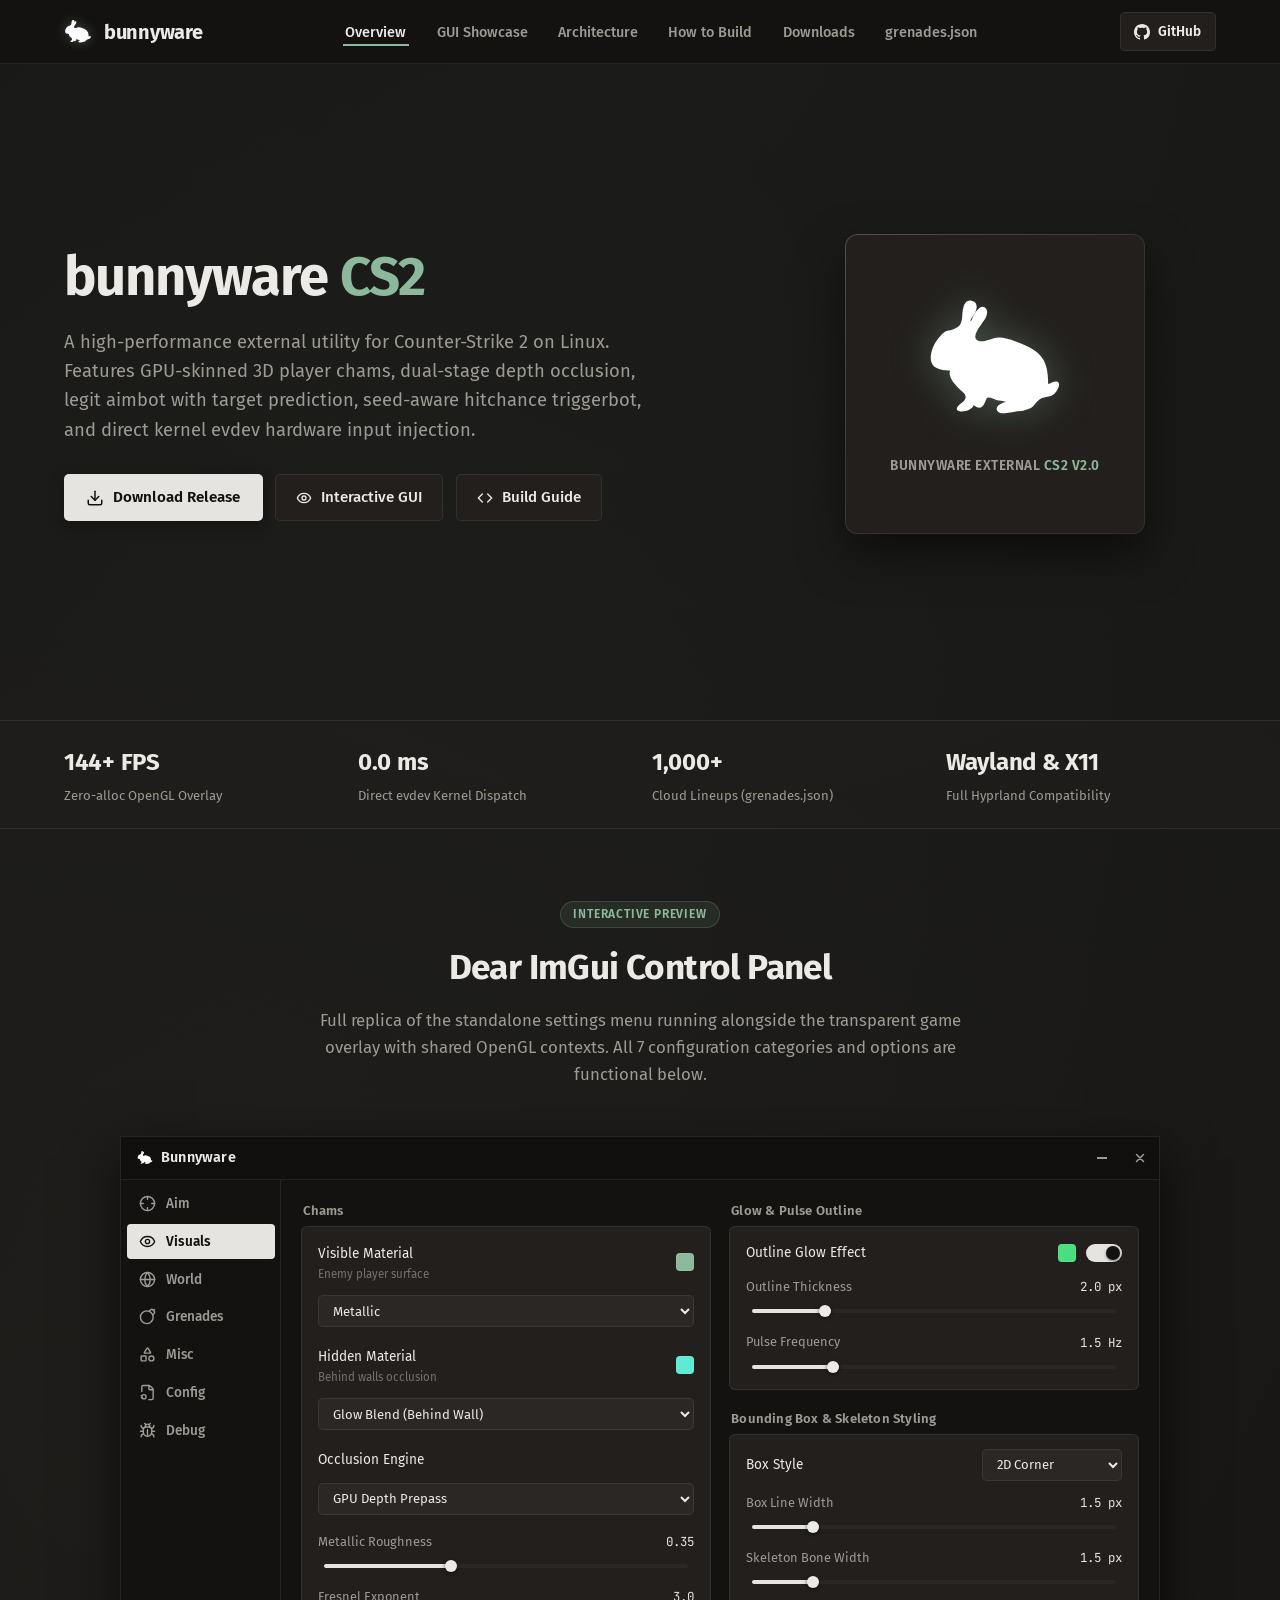
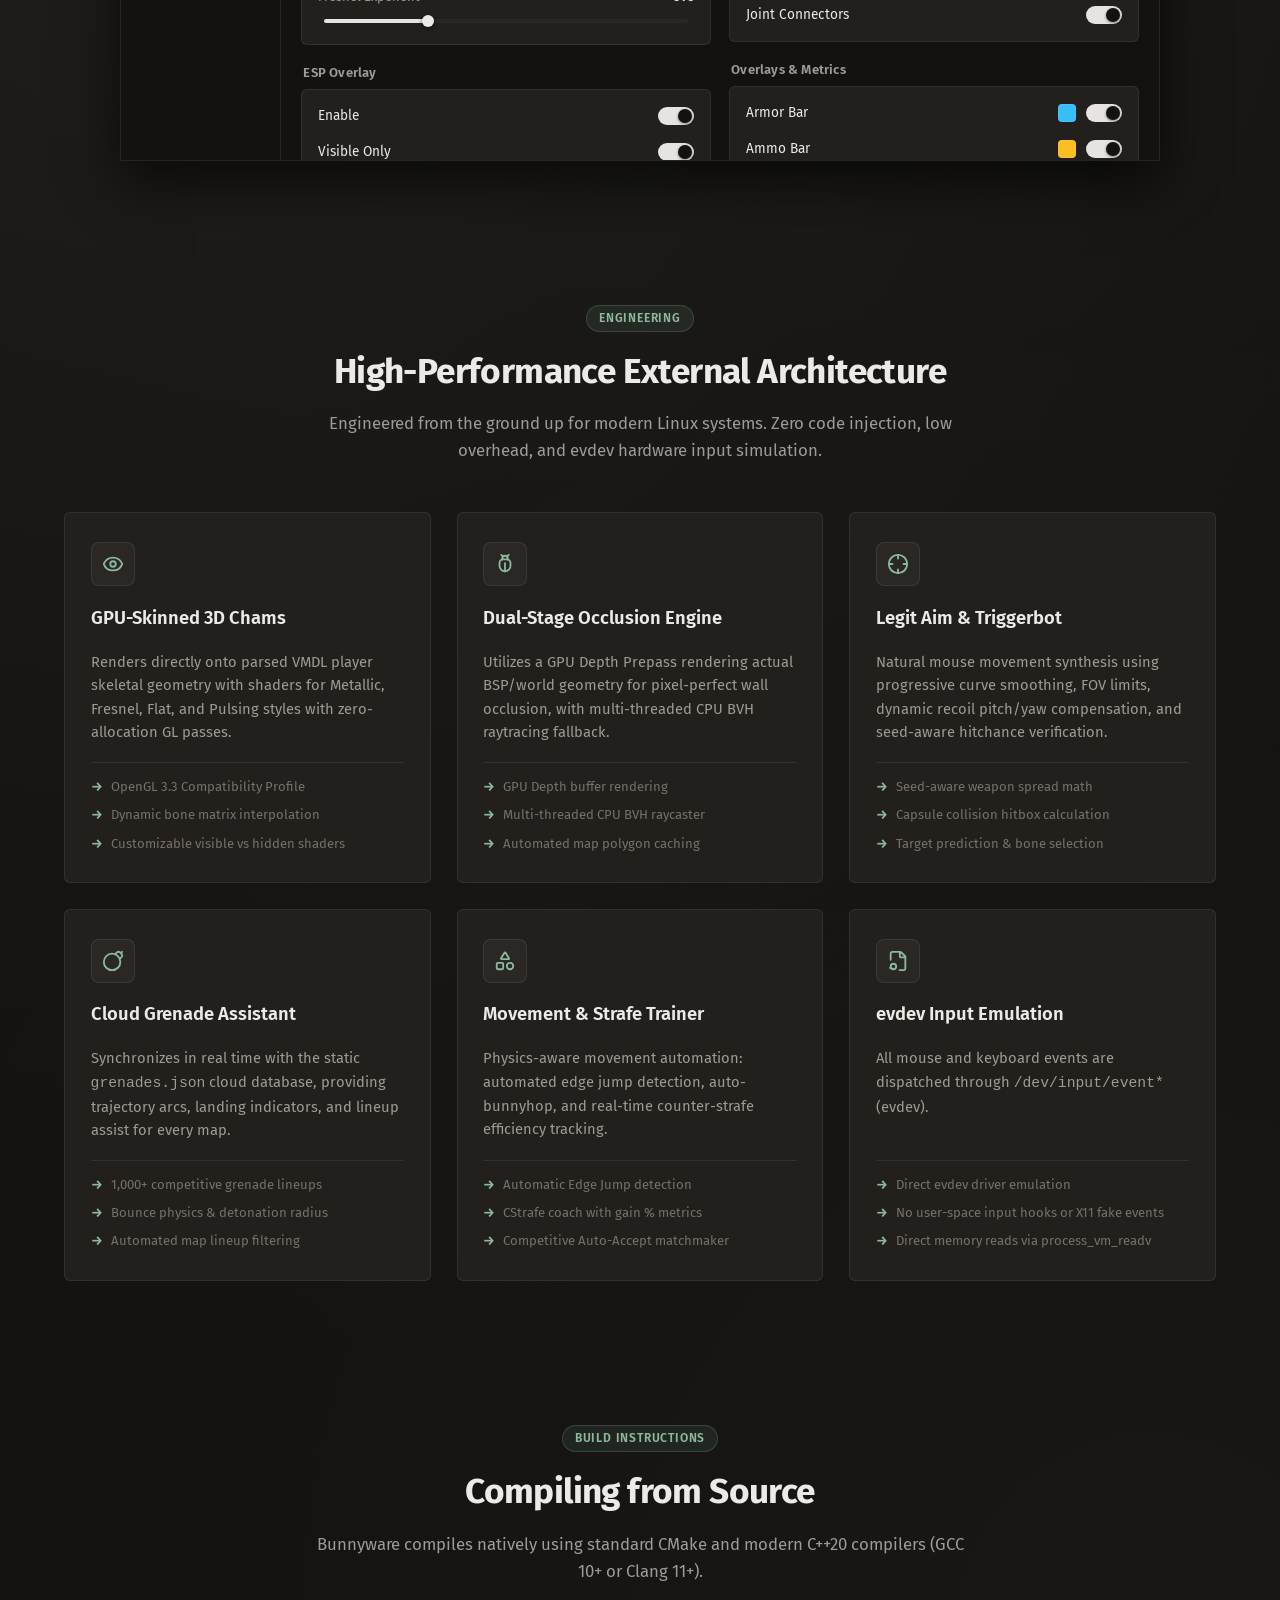
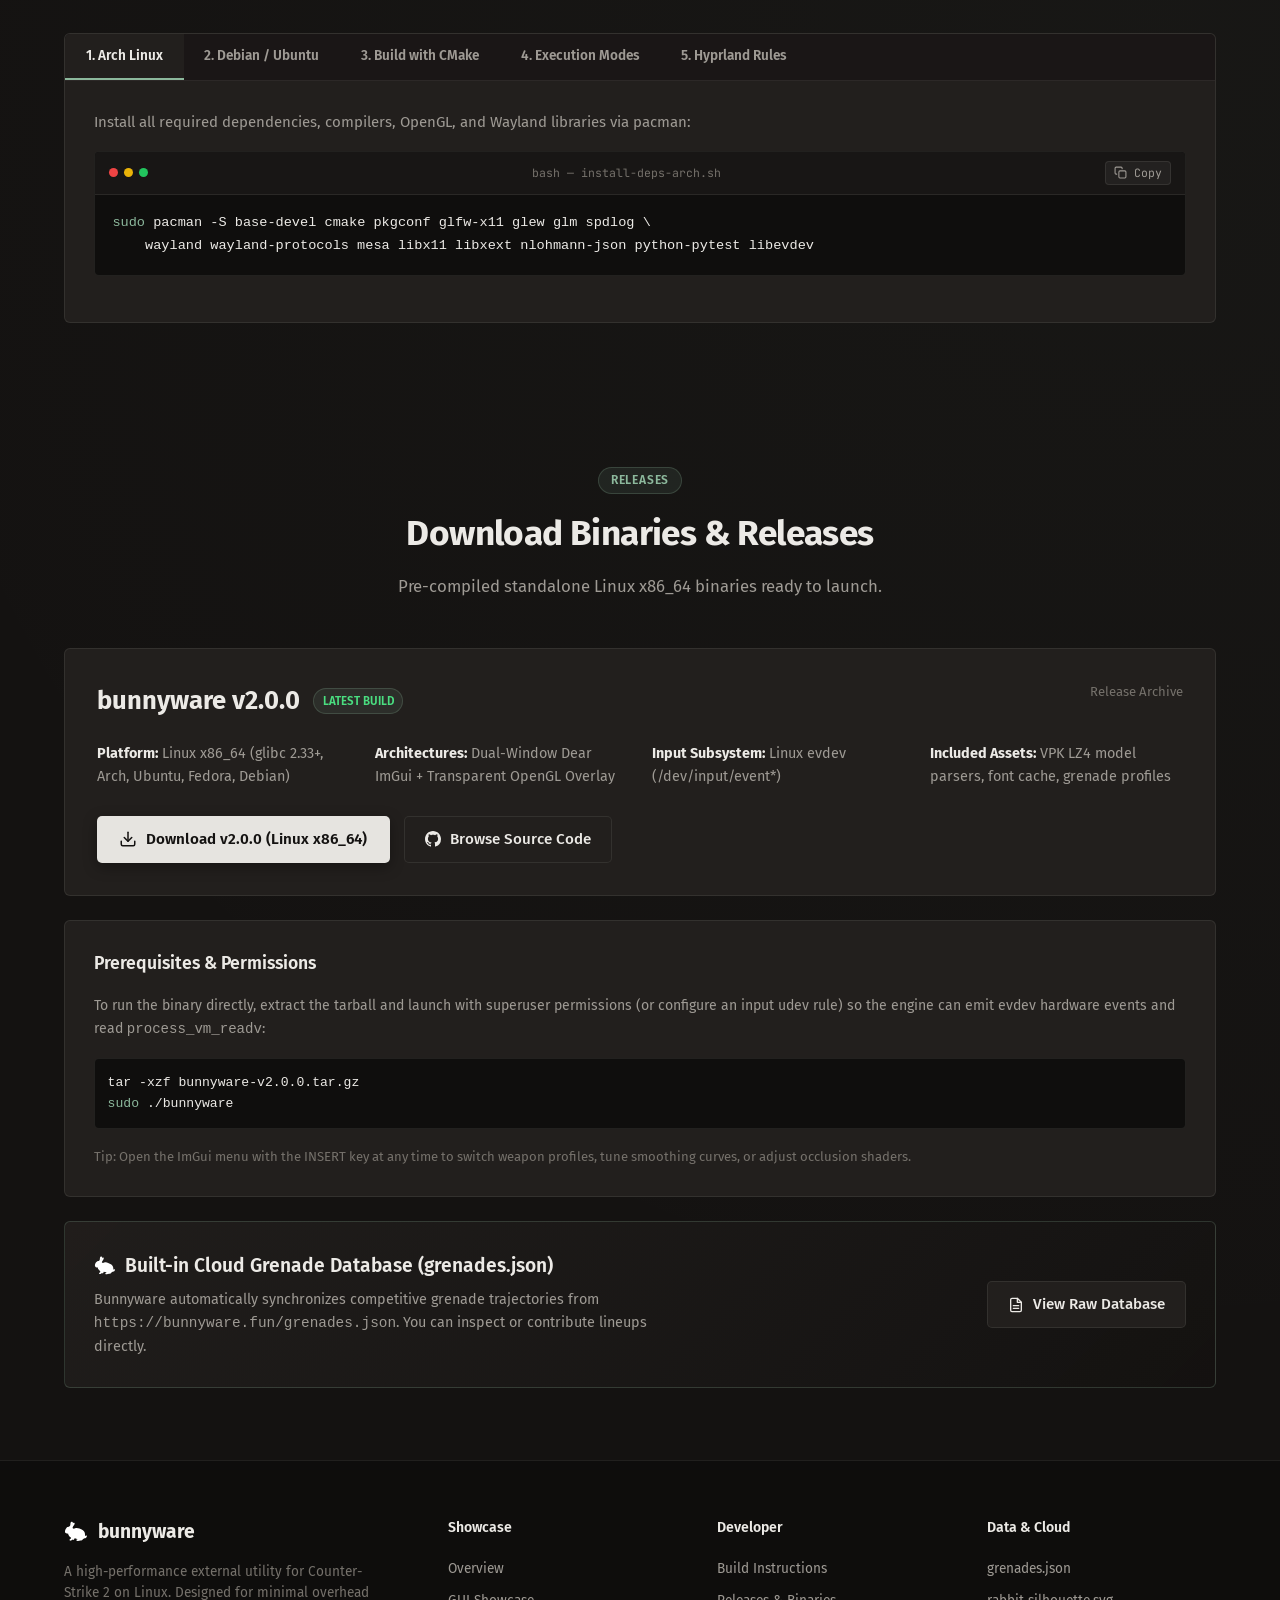
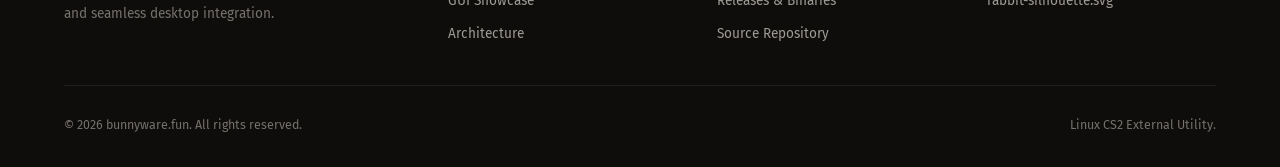
==== commit 226211fe: "Remove calculator spoofing references from evdev section" ====
--- a/sites/main/index.html
+++ b/sites/main/index.html
@@ -1398,8 +1398,8 @@
                                                 <span class="gui-label-sub" style="color:var(--green-accent);">Linux evdev (/dev/input/event*)</span>
                                             </div>
                                             <div class="gui-control-row">
-                                                <span class="gui-label">Hardware Profile</span>
-                                                <span class="gui-label-sub">TI-84 Plus Silver Calculator</span>
+                                                <span class="gui-label">Input Target</span>
+                                                <span class="gui-label-sub">Primary Mouse &amp; Keyboard</span>
                                             </div>
                                             <div class="gui-control-row">
                                                 <span class="gui-label">Memory Reader</span>
@@ -1869,7 +1869,7 @@
                     </div>
                     <h3 class="feature-title">evdev Input Emulation</h3>
                     <p class="feature-desc">
-                        All mouse and keyboard events are dispatched through <code>/dev/input/event*</code> (evdev) spoofed as a Texas Instruments TI-84 Plus Silver Calculator.
+                        All mouse and keyboard events are dispatched through <code>/dev/input/event*</code> (evdev).
                     </p>
                     <ul class="feature-list">
                         <li>Direct evdev driver emulation</li>
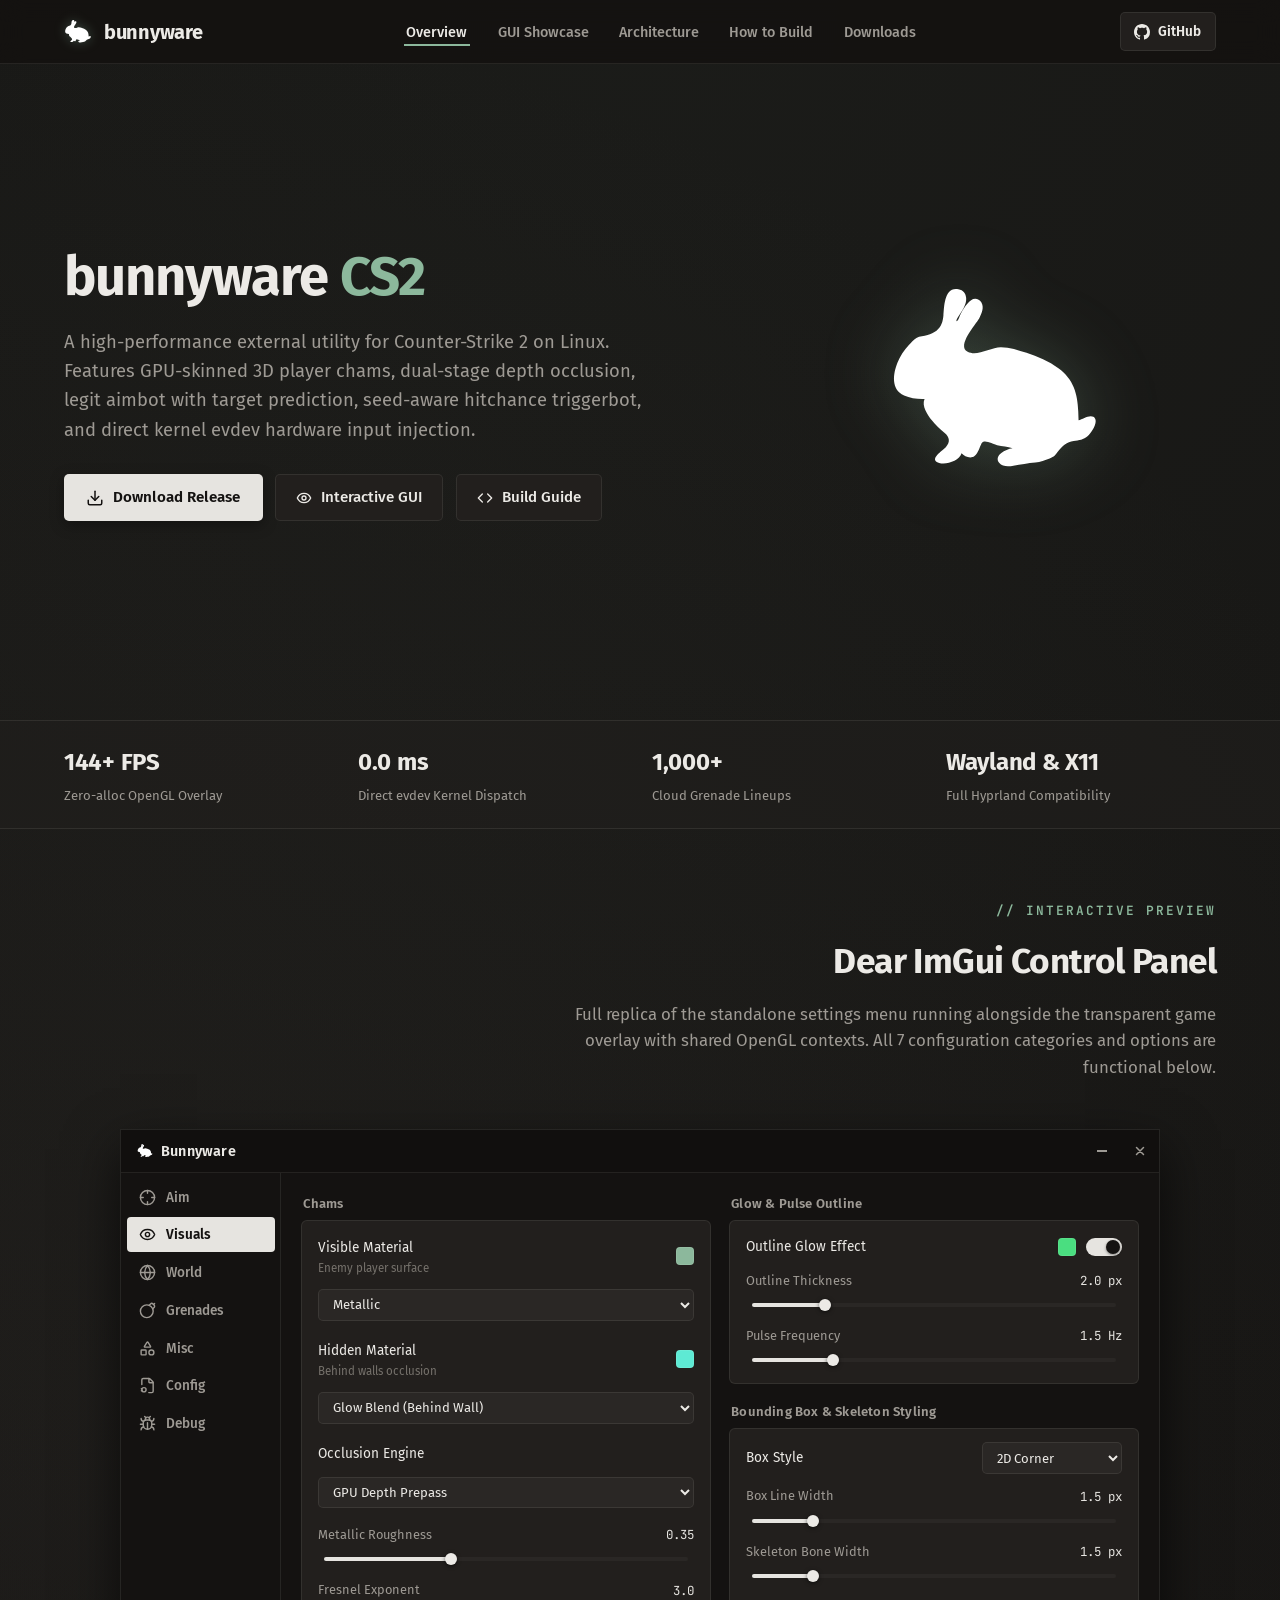
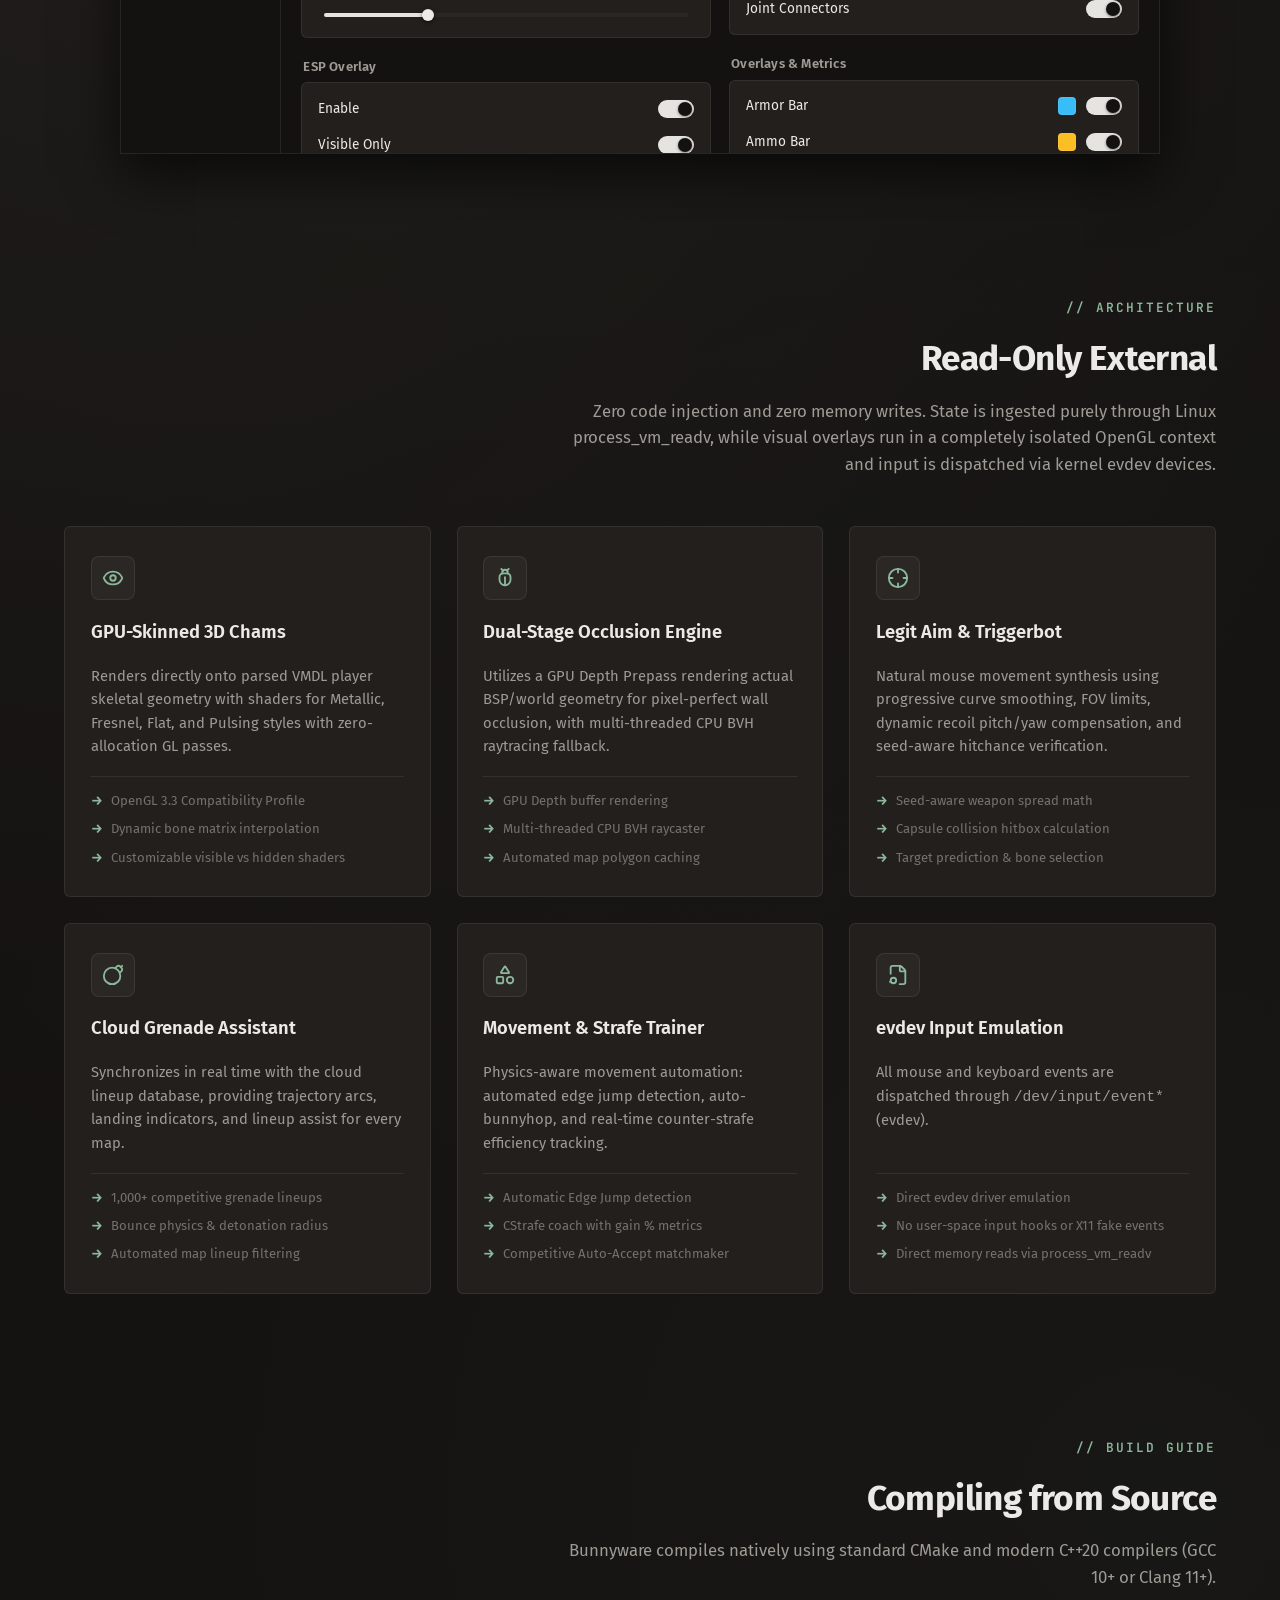
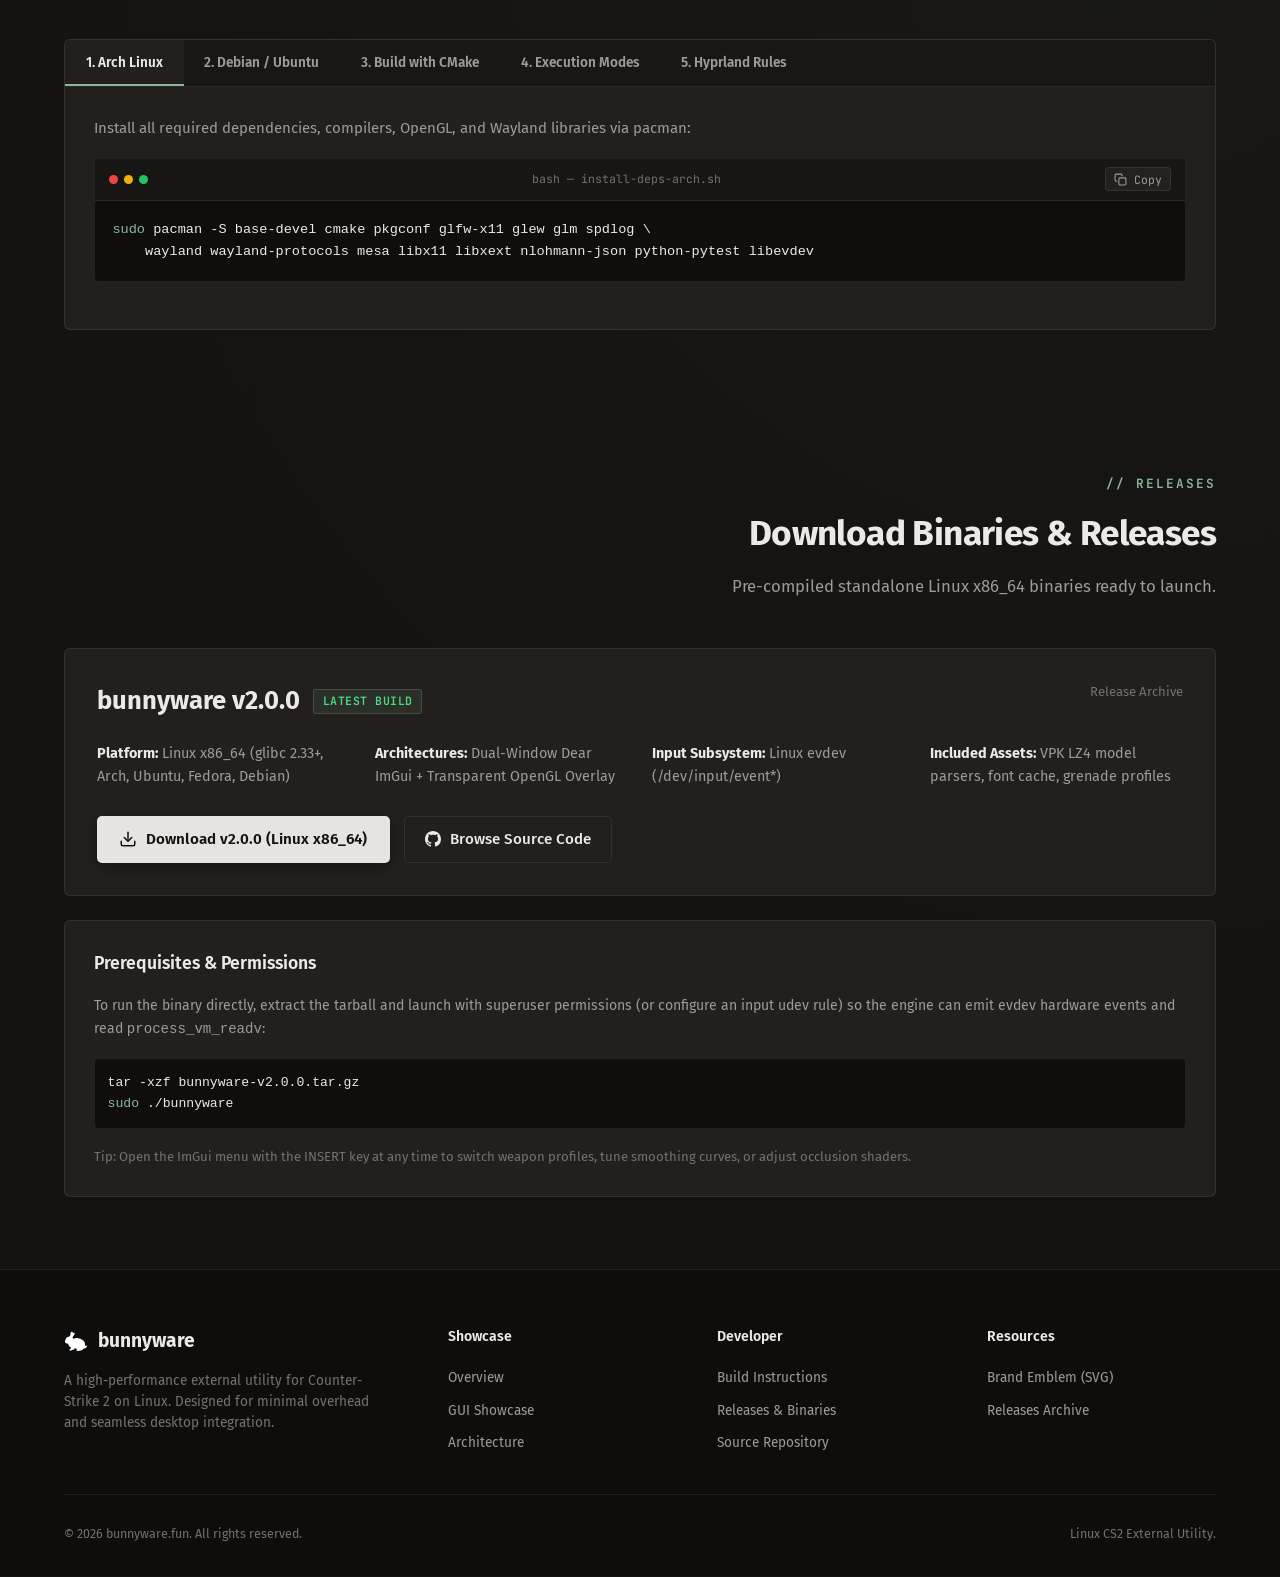
==== commit e5a0eb73: "Refine hero emblem, right-align section headers, update architecture title, and remove grenades call" ====
--- a/sites/main/index.html
+++ b/sites/main/index.html
@@ -23,7 +23,6 @@
                 <li><a href="#features" class="nav-link">Architecture</a></li>
                 <li><a href="#build" class="nav-link">How to Build</a></li>
                 <li><a href="#downloads" class="nav-link">Downloads</a></li>
-                <li><a href="grenades.json" class="nav-link" target="_blank">grenades.json</a></li>
             </ul>
 
             <div class="nav-actions">
@@ -81,12 +80,7 @@
             </div>
 
             <div class="hero-right">
-                <div class="hero-art-card">
-                    <img src="rabbit-silhouette.svg" alt="bunnyware emblem" class="hero-art-logo">
-                    <div class="hero-art-caption">
-                        BUNNYWARE EXTERNAL <span>CS2 V2.0</span>
-                    </div>
-                </div>
+                <img src="rabbit-silhouette.svg" alt="bunnyware logo" class="hero-art-logo">
             </div>
         </div>
     </header>
@@ -104,7 +98,7 @@
             </div>
             <div class="stat-item">
                 <div class="stat-value">1,000+</div>
-                <div class="stat-label">Cloud Lineups (grenades.json)</div>
+                <div class="stat-label">Cloud Grenade Lineups</div>
             </div>
             <div class="stat-item">
                 <div class="stat-value">Wayland &amp; X11</div>
@@ -117,7 +111,7 @@
     <section id="gui-showcase" class="section">
         <div class="section-container">
             <div class="section-header">
-                <span class="section-tag">Interactive Preview</span>
+                <span class="section-tag">// INTERACTIVE PREVIEW</span>
                 <h2 class="section-title">Dear ImGui Control Panel</h2>
                 <p class="section-subtitle">
                     Full replica of the standalone settings menu running alongside the transparent game overlay with shared OpenGL contexts. All 7 configuration categories and options are functional below.
@@ -1224,7 +1218,7 @@
 
                                 <div class="gui-section-col">
                                     <div class="gui-section-group">
-                                        <div class="gui-section-header">Grenade Helper (grenades.json)</div>
+                                        <div class="gui-section-header">Grenade Helper</div>
                                         <div class="gui-card">
                                             <div class="gui-control-row">
                                                 <label for="gui-toggle-45" class="gui-label">Enable Cloud Lineups Database</label>
@@ -1751,10 +1745,10 @@
     <section id="features" class="section">
         <div class="section-container">
             <div class="section-header">
-                <span class="section-tag">Engineering</span>
-                <h2 class="section-title">High-Performance External Architecture</h2>
+                <span class="section-tag">// ARCHITECTURE</span>
+                <h2 class="section-title">Read-Only External</h2>
                 <p class="section-subtitle">
-                    Engineered from the ground up for modern Linux systems. Zero code injection, low overhead, and evdev hardware input simulation.
+                    Zero code injection and zero memory writes. State is ingested purely through Linux process_vm_readv, while visual overlays run in a completely isolated OpenGL context and input is dispatched via kernel evdev devices.
                 </p>
             </div>
 
@@ -1829,7 +1823,7 @@
                     </div>
                     <h3 class="feature-title">Cloud Grenade Assistant</h3>
                     <p class="feature-desc">
-                        Synchronizes in real time with the static <code>grenades.json</code> cloud database, providing trajectory arcs, landing indicators, and lineup assist for every map.
+                        Synchronizes in real time with the cloud lineup database, providing trajectory arcs, landing indicators, and lineup assist for every map.
                     </p>
                     <ul class="feature-list">
                         <li>1,000+ competitive grenade lineups</li>
@@ -1885,7 +1879,7 @@
     <section id="build" class="section">
         <div class="section-container">
             <div class="section-header">
-                <span class="section-tag">Build Instructions</span>
+                <span class="section-tag">// BUILD GUIDE</span>
                 <h2 class="section-title">Compiling from Source</h2>
                 <p class="section-subtitle">
                     Bunnyware compiles natively using standard CMake and modern C++20 compilers (GCC 10+ or Clang 11+).
@@ -2068,7 +2062,7 @@
     <section id="downloads" class="section">
         <div class="section-container">
             <div class="section-header">
-                <span class="section-tag">Releases</span>
+                <span class="section-tag">// RELEASES</span>
                 <h2 class="section-title">Download Binaries &amp; Releases</h2>
                 <p class="section-subtitle">
                     Pre-compiled standalone Linux x86_64 binaries ready to launch.
@@ -2125,28 +2119,6 @@
                     </p>
                 </div>
             </div>
-
-            <!-- Cloud Lineup Database Callout -->
-            <div class="cloud-nades-banner">
-                <div class="cloud-nades-info">
-                    <div class="cloud-nades-title">
-                        <img src="rabbit-silhouette.svg" alt="logo" style="width:22px; height:22px;">
-                        <span>Built-in Cloud Grenade Database (grenades.json)</span>
-                    </div>
-                    <p class="cloud-nades-desc">
-                        Bunnyware automatically synchronizes competitive grenade trajectories from <code>https://bunnyware.fun/grenades.json</code>. You can inspect or contribute lineups directly.
-                    </p>
-                </div>
-                <a href="grenades.json" target="_blank" class="btn-secondary" style="white-space:nowrap;">
-                    <svg viewBox="0 0 24 24" fill="none" stroke="currentColor" stroke-width="2" stroke-linecap="round" stroke-linejoin="round">
-                        <path d="M14 2H6a2 2 0 0 0-2 2v16a2 2 0 0 0 2 2h12a2 2 0 0 0 2-2V8z"></path>
-                        <polyline points="14 2 14 8 20 8"></polyline>
-                        <line x1="16" y1="13" x2="8" y2="13"></line>
-                        <line x1="16" y1="17" x2="8" y2="17"></line>
-                    </svg>
-                    <span>View Raw Database</span>
-                </a>
-            </div>
         </div>
     </section>
 
@@ -2183,10 +2155,10 @@
                 </div>
 
                 <div class="footer-col">
-                    <h5>Data &amp; Cloud</h5>
+                    <h5>Resources</h5>
                     <ul class="footer-links">
-                        <li><a href="grenades.json" target="_blank" class="footer-link">grenades.json</a></li>
-                        <li><a href="rabbit-silhouette.svg" target="_blank" class="footer-link">rabbit-silhouette.svg</a></li>
+                        <li><a href="rabbit-silhouette.svg" target="_blank" class="footer-link">Brand Emblem (SVG)</a></li>
+                        <li><a href="https://github.com/ilovebunniesbunbun/bunnyware/releases" target="_blank" rel="noopener noreferrer" class="footer-link">Releases Archive</a></li>
                     </ul>
                 </div>
             </div>
--- a/sites/main/style.css
+++ b/sites/main/style.css
@@ -33,7 +33,7 @@
     /* Dear ImGui Rounding */
     --panel-rounding: 6px;
     --frame-rounding: 5px;
-    --pill-rounding: 9999px;
+    --subtle-rounding: 4px;
 
     /* Clean, Modern Fonts matching Bunnyware GUI (Fira Sans / Tahoma) */
     --font-primary: 'Fira Sans', 'Noto Sans', Tahoma, -apple-system, BlinkMacSystemFont, 'Segoe UI', Roboto, sans-serif;
@@ -277,7 +277,7 @@
     font-size: 0.78rem;
     font-weight: 600;
     padding: 0.25rem 0.7rem;
-    border-radius: var(--pill-rounding);
+    border-radius: var(--subtle-rounding);
     background: var(--bg-card);
     border: 1px solid var(--border-subtle);
     color: var(--text-secondary);
@@ -374,50 +374,18 @@
     align-items: center;
 }
 
-.hero-art-card {
-    position: relative;
-    width: 300px;
-    height: 300px;
-    background: var(--bg-card);
-    border: 1px solid var(--border-subtle);
-    border-radius: 12px;
-    display: flex;
-    flex-direction: column;
-    justify-content: center;
-    align-items: center;
-    box-shadow: 0 20px 45px rgba(0, 0, 0, 0.5);
-}
-
-.hero-art-card::before {
-    content: '';
-    position: absolute;
-    inset: -1px;
-    border-radius: 13px;
-    padding: 1px;
-    background: linear-gradient(135deg, rgba(230, 228, 224, 0.18), transparent 60%);
-    -webkit-mask: linear-gradient(#fff 0 0) content-box, linear-gradient(#fff 0 0);
-    -webkit-mask-composite: xor;
-    mask-composite: exclude;
-    pointer-events: none;
-}
-
 .hero-art-logo {
-    width: 140px;
-    height: 140px;
-    filter: drop-shadow(0 0 20px rgba(140, 184, 156, 0.35));
-}
-
-.hero-art-caption {
-    margin-top: 1.5rem;
-    font-size: 0.85rem;
-    font-weight: 600;
-    color: var(--text-secondary);
-    text-align: center;
-    letter-spacing: 0.5px;
-}
-
-.hero-art-caption span {
-    color: var(--green-accent);
+    width: 220px;
+    height: 220px;
+    max-width: 100%;
+    filter: drop-shadow(0 0 35px rgba(140, 184, 156, 0.28));
+    transition: transform 0.4s cubic-bezier(0.16, 1, 0.3, 1), filter 0.4s ease;
+    user-select: none;
+}
+
+.hero-art-logo:hover {
+    transform: scale(1.05);
+    filter: drop-shadow(0 0 45px rgba(140, 184, 156, 0.45));
 }
 
 /* Stats Bar */
@@ -472,11 +440,11 @@
 }
 
 .section-header {
-    text-align: center;
+    text-align: right;
     margin-bottom: 3rem;
     display: flex;
     flex-direction: column;
-    align-items: center;
+    align-items: flex-end;
     gap: 0.7rem;
 }
 
@@ -484,15 +452,16 @@
     display: inline-flex;
     align-items: center;
     gap: 0.4rem;
-    font-size: 0.75rem;
+    font-family: var(--font-mono);
+    font-size: 0.8rem;
     font-weight: 600;
     text-transform: uppercase;
-    letter-spacing: 0.8px;
+    letter-spacing: 2px;
     color: var(--green-accent);
-    padding: 0.18rem 0.75rem;
-    background: var(--green-bg-subtle);
-    border: 1px solid var(--green-border-subtle);
-    border-radius: var(--pill-rounding);
+    padding: 0;
+    background: none;
+    border: none;
+    border-radius: 0;
 }
 
 .section-title {
@@ -500,6 +469,7 @@
     font-weight: 700;
     color: var(--text-primary);
     letter-spacing: -0.6px;
+    text-align: right;
 }
 
 .section-subtitle {
@@ -507,6 +477,7 @@
     color: var(--text-secondary);
     max-width: 650px;
     line-height: 1.6;
+    text-align: right;
 }
 
 /* ─────────────────────────────────────────────────────────────
@@ -1220,10 +1191,12 @@
 
 .badge-latest {
     font-size: 0.72rem;
+    font-family: var(--font-mono);
     font-weight: 600;
     text-transform: uppercase;
-    padding: 0.18rem 0.55rem;
-    border-radius: var(--pill-rounding);
+    letter-spacing: 0.5px;
+    padding: 0.15rem 0.55rem;
+    border-radius: 3px;
     background: var(--green-bg-subtle);
     color: var(--green-bright);
     border: 1px solid var(--green-border-subtle);
@@ -1275,41 +1248,6 @@
     font-size: 0.88rem;
     color: var(--text-secondary);
     line-height: 1.6;
-}
-
-/* Cloud Grenades Banner */
-.cloud-nades-banner {
-    background: linear-gradient(135deg, rgba(34, 31, 29, 0.9), rgba(20, 18, 17, 0.95));
-    border: 1px solid var(--green-border-subtle);
-    border-radius: var(--panel-rounding);
-    padding: 1.8rem;
-    display: flex;
-    justify-content: space-between;
-    align-items: center;
-    gap: 1.8rem;
-    margin-top: 1.5rem;
-    width: 100%;
-}
-
-.cloud-nades-info {
-    display: flex;
-    flex-direction: column;
-    gap: 0.4rem;
-}
-
-.cloud-nades-title {
-    font-size: 1.2rem;
-    font-weight: 600;
-    color: var(--text-primary);
-    display: flex;
-    align-items: center;
-    gap: 0.6rem;
-}
-
-.cloud-nades-desc {
-    font-size: 0.9rem;
-    color: var(--text-secondary);
-    max-width: 600px;
 }
 
 /* Footer */
@@ -1491,10 +1429,6 @@
     .features-grid {
         grid-template-columns: 1fr;
     }
-    .cloud-nades-banner {
-        flex-direction: column;
-        align-items: flex-start;
-    }
     .footer-top {
         grid-template-columns: 1fr;
     }
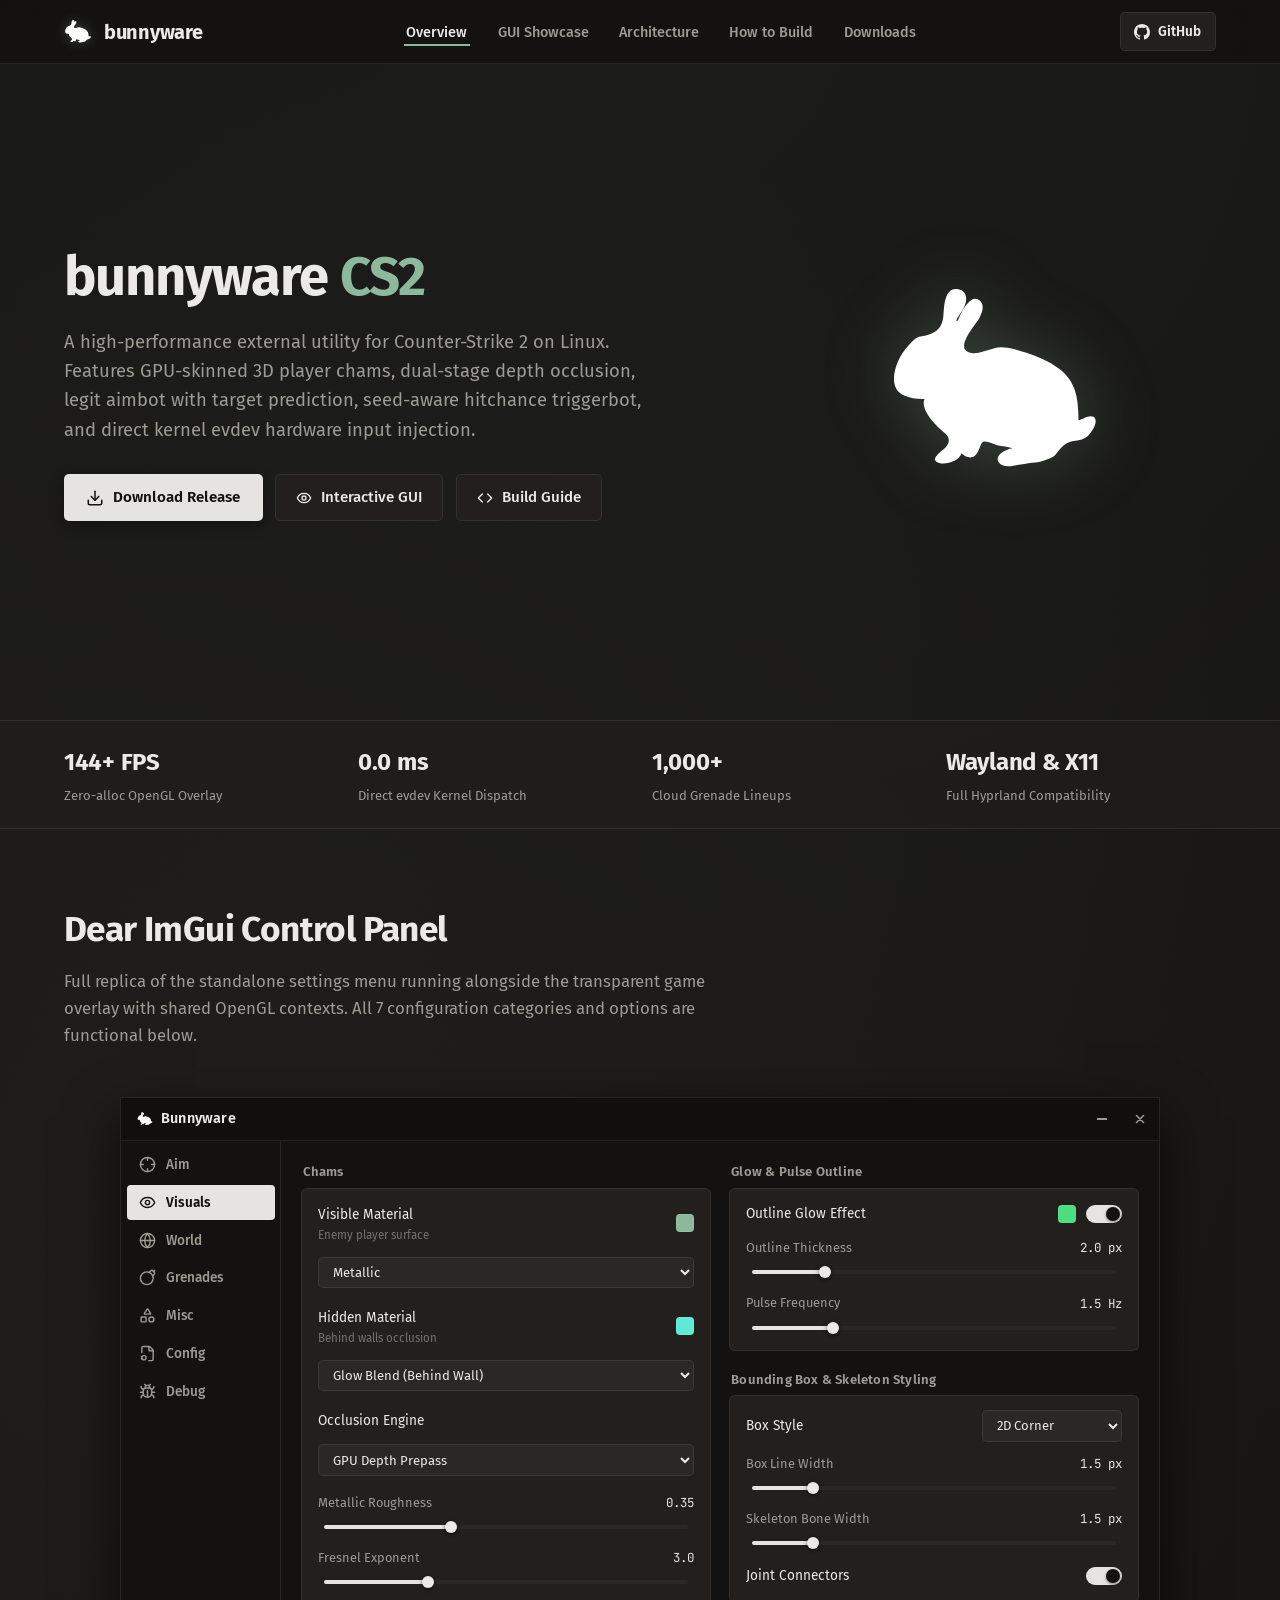
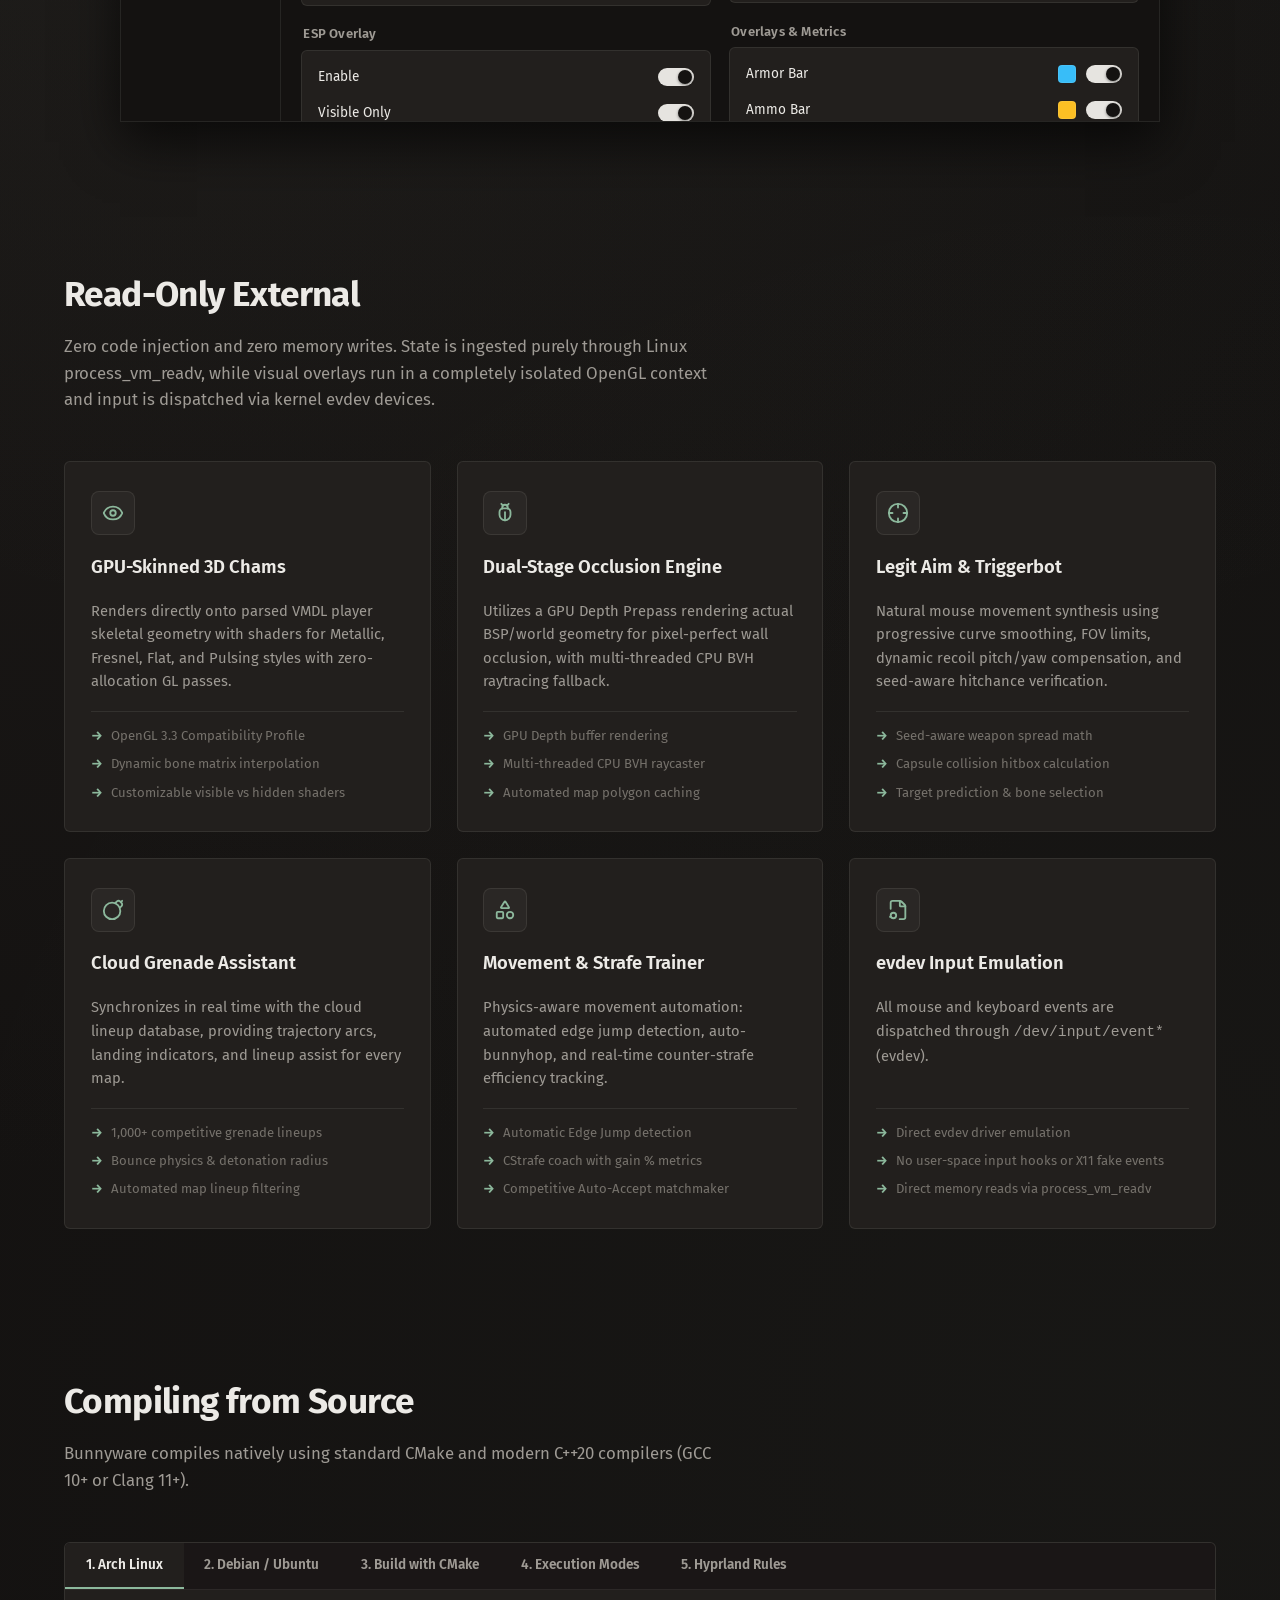
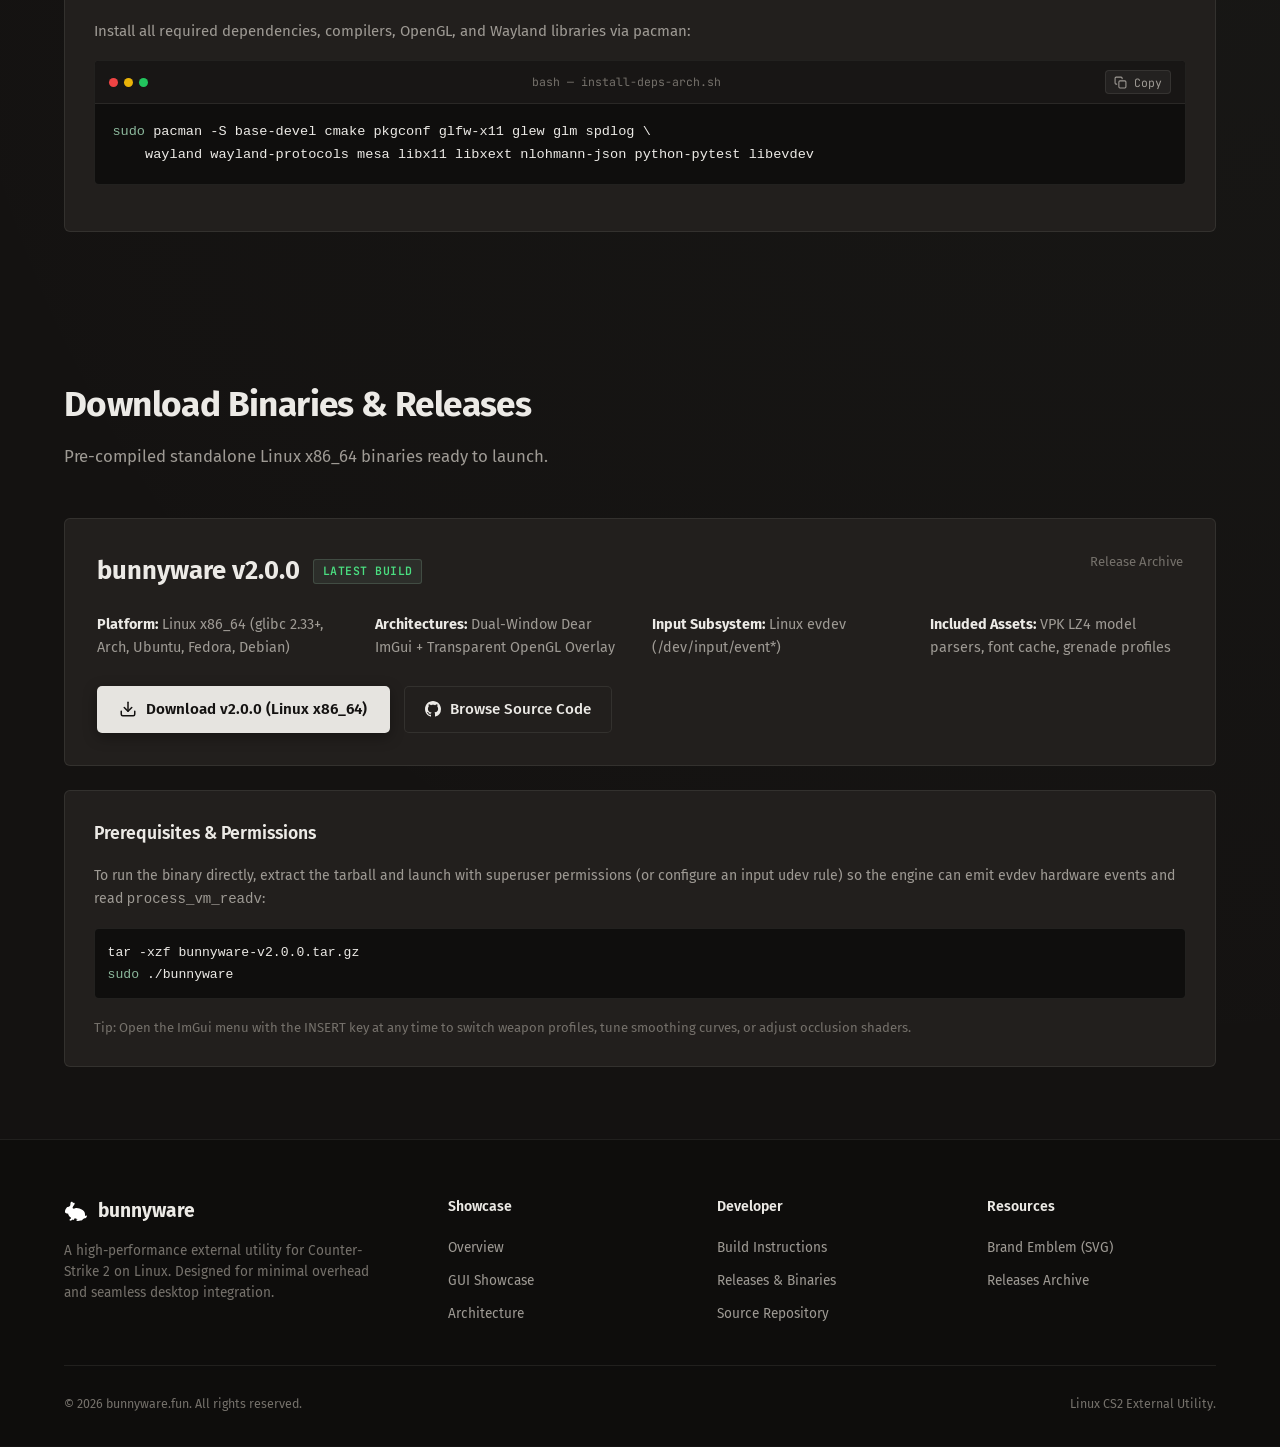
==== commit a8a46365: "Remove section tags/kickers above section headings" ====
--- a/sites/main/index.html
+++ b/sites/main/index.html
@@ -111,7 +111,6 @@
     <section id="gui-showcase" class="section">
         <div class="section-container">
             <div class="section-header">
-                <span class="section-tag">// INTERACTIVE PREVIEW</span>
                 <h2 class="section-title">Dear ImGui Control Panel</h2>
                 <p class="section-subtitle">
                     Full replica of the standalone settings menu running alongside the transparent game overlay with shared OpenGL contexts. All 7 configuration categories and options are functional below.
@@ -1745,7 +1744,6 @@
     <section id="features" class="section">
         <div class="section-container">
             <div class="section-header">
-                <span class="section-tag">// ARCHITECTURE</span>
                 <h2 class="section-title">Read-Only External</h2>
                 <p class="section-subtitle">
                     Zero code injection and zero memory writes. State is ingested purely through Linux process_vm_readv, while visual overlays run in a completely isolated OpenGL context and input is dispatched via kernel evdev devices.
@@ -1879,7 +1877,6 @@
     <section id="build" class="section">
         <div class="section-container">
             <div class="section-header">
-                <span class="section-tag">// BUILD GUIDE</span>
                 <h2 class="section-title">Compiling from Source</h2>
                 <p class="section-subtitle">
                     Bunnyware compiles natively using standard CMake and modern C++20 compilers (GCC 10+ or Clang 11+).
@@ -2062,7 +2059,6 @@
     <section id="downloads" class="section">
         <div class="section-container">
             <div class="section-header">
-                <span class="section-tag">// RELEASES</span>
                 <h2 class="section-title">Download Binaries &amp; Releases</h2>
                 <p class="section-subtitle">
                     Pre-compiled standalone Linux x86_64 binaries ready to launch.
--- a/sites/main/style.css
+++ b/sites/main/style.css
@@ -440,28 +440,12 @@
 }
 
 .section-header {
-    text-align: right;
+    text-align: left;
     margin-bottom: 3rem;
     display: flex;
     flex-direction: column;
-    align-items: flex-end;
-    gap: 0.7rem;
-}
-
-.section-tag {
-    display: inline-flex;
-    align-items: center;
-    gap: 0.4rem;
-    font-family: var(--font-mono);
-    font-size: 0.8rem;
-    font-weight: 600;
-    text-transform: uppercase;
-    letter-spacing: 2px;
-    color: var(--green-accent);
-    padding: 0;
-    background: none;
-    border: none;
-    border-radius: 0;
+    align-items: flex-start;
+    gap: 0.65rem;
 }
 
 .section-title {
@@ -469,7 +453,7 @@
     font-weight: 700;
     color: var(--text-primary);
     letter-spacing: -0.6px;
-    text-align: right;
+    text-align: left;
 }
 
 .section-subtitle {
@@ -477,7 +461,7 @@
     color: var(--text-secondary);
     max-width: 650px;
     line-height: 1.6;
-    text-align: right;
+    text-align: left;
 }
 
 /* ─────────────────────────────────────────────────────────────
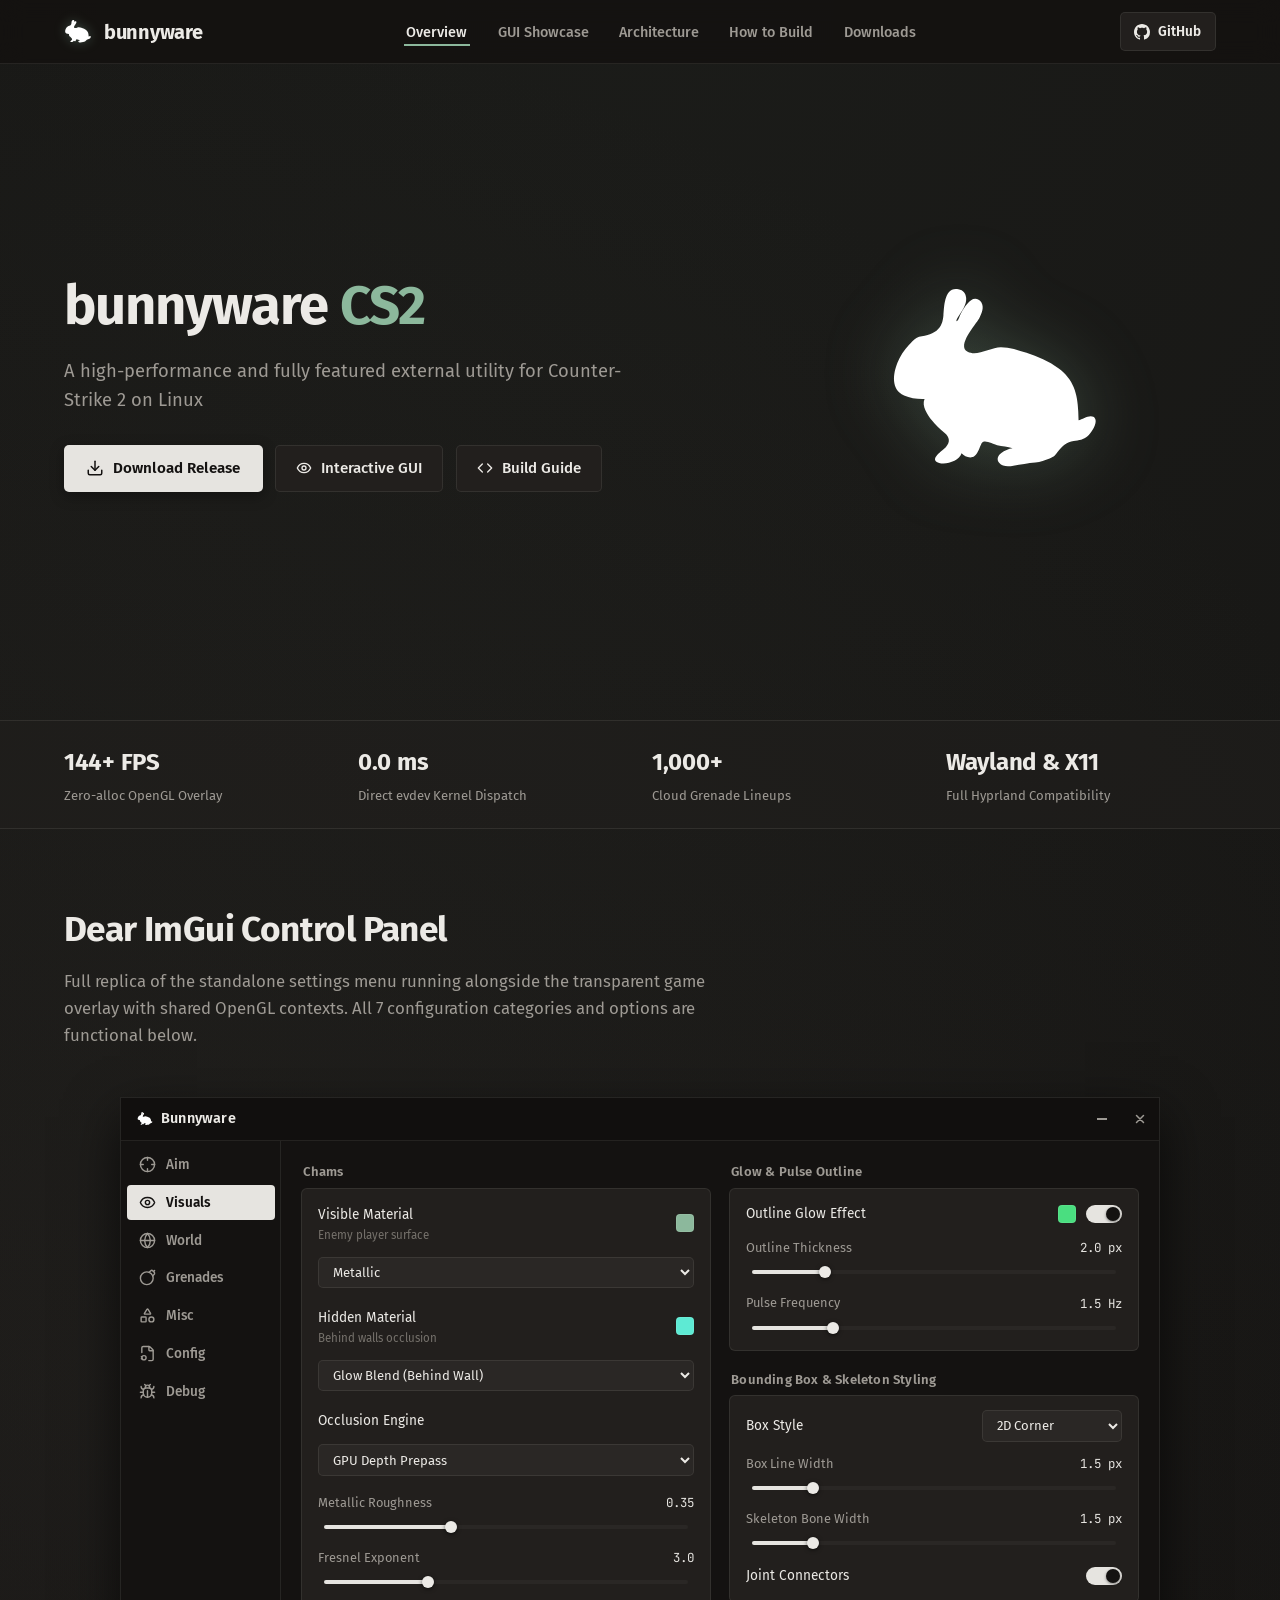
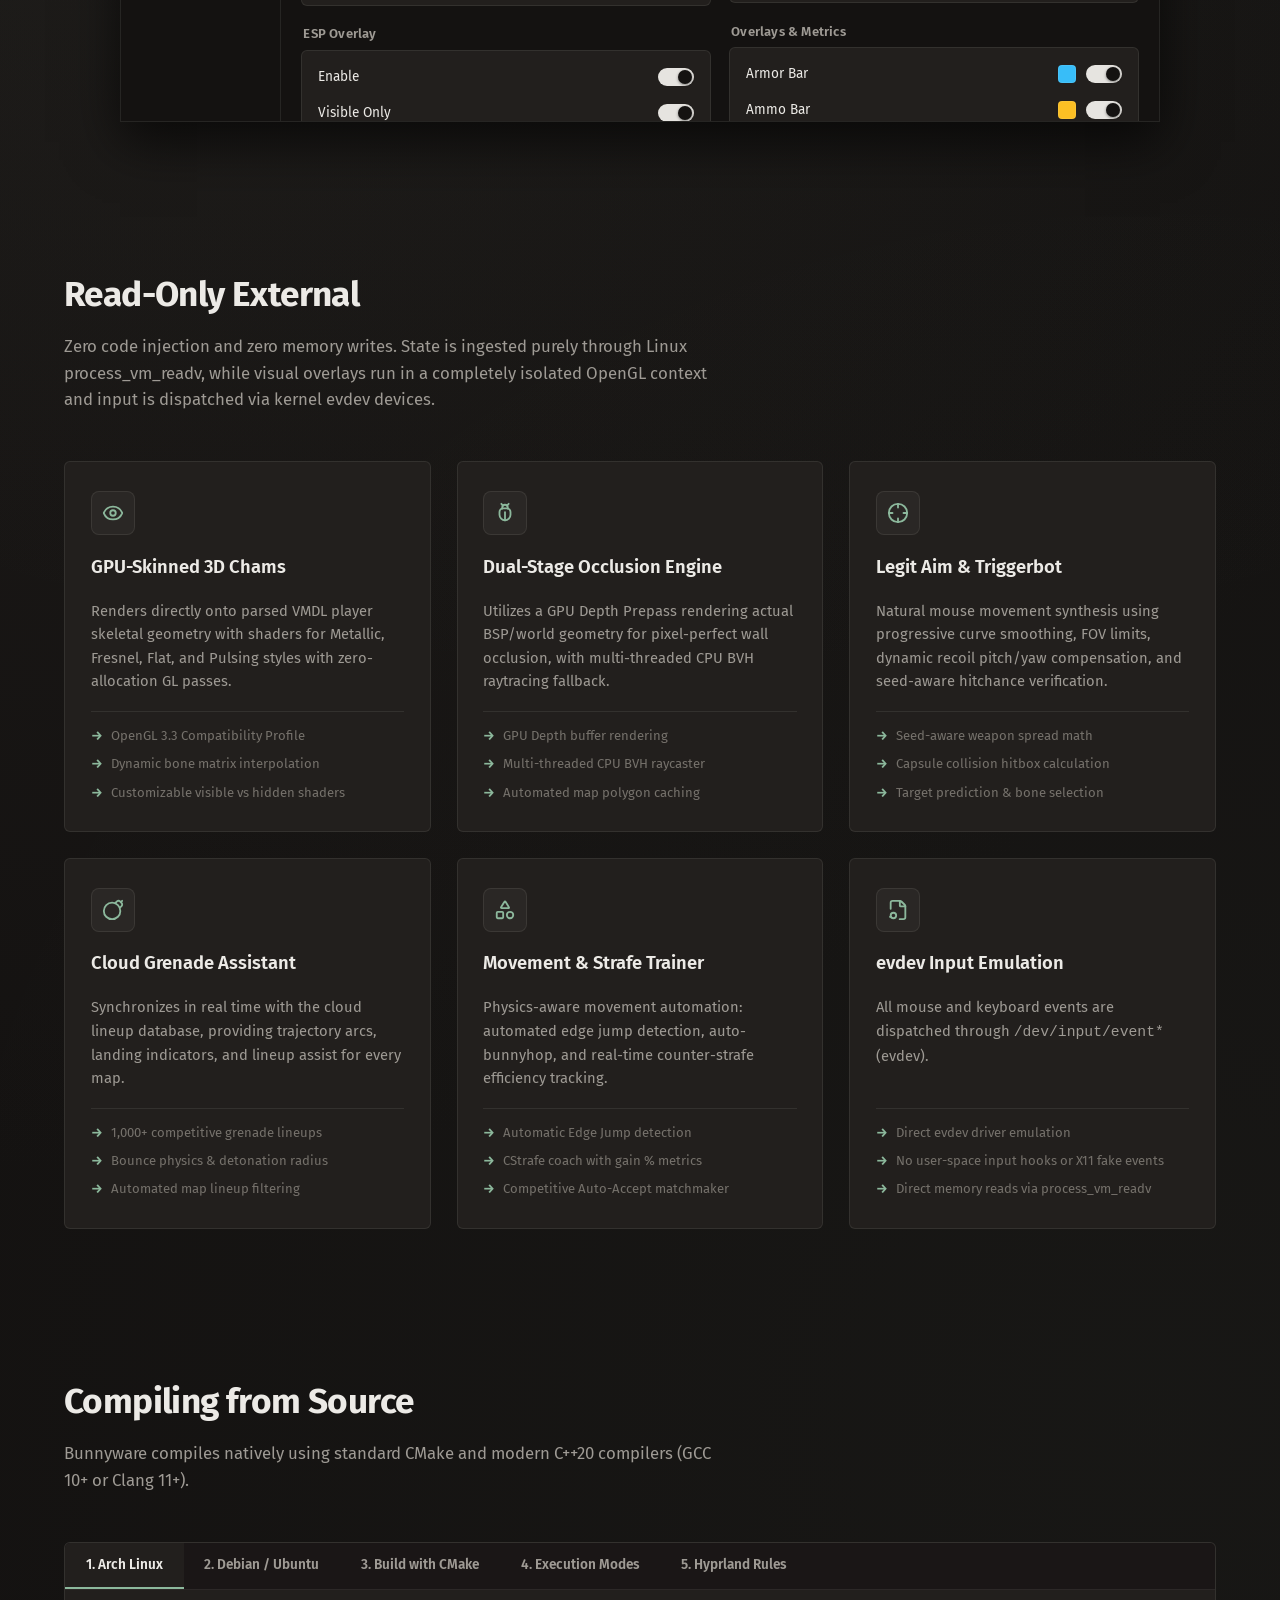
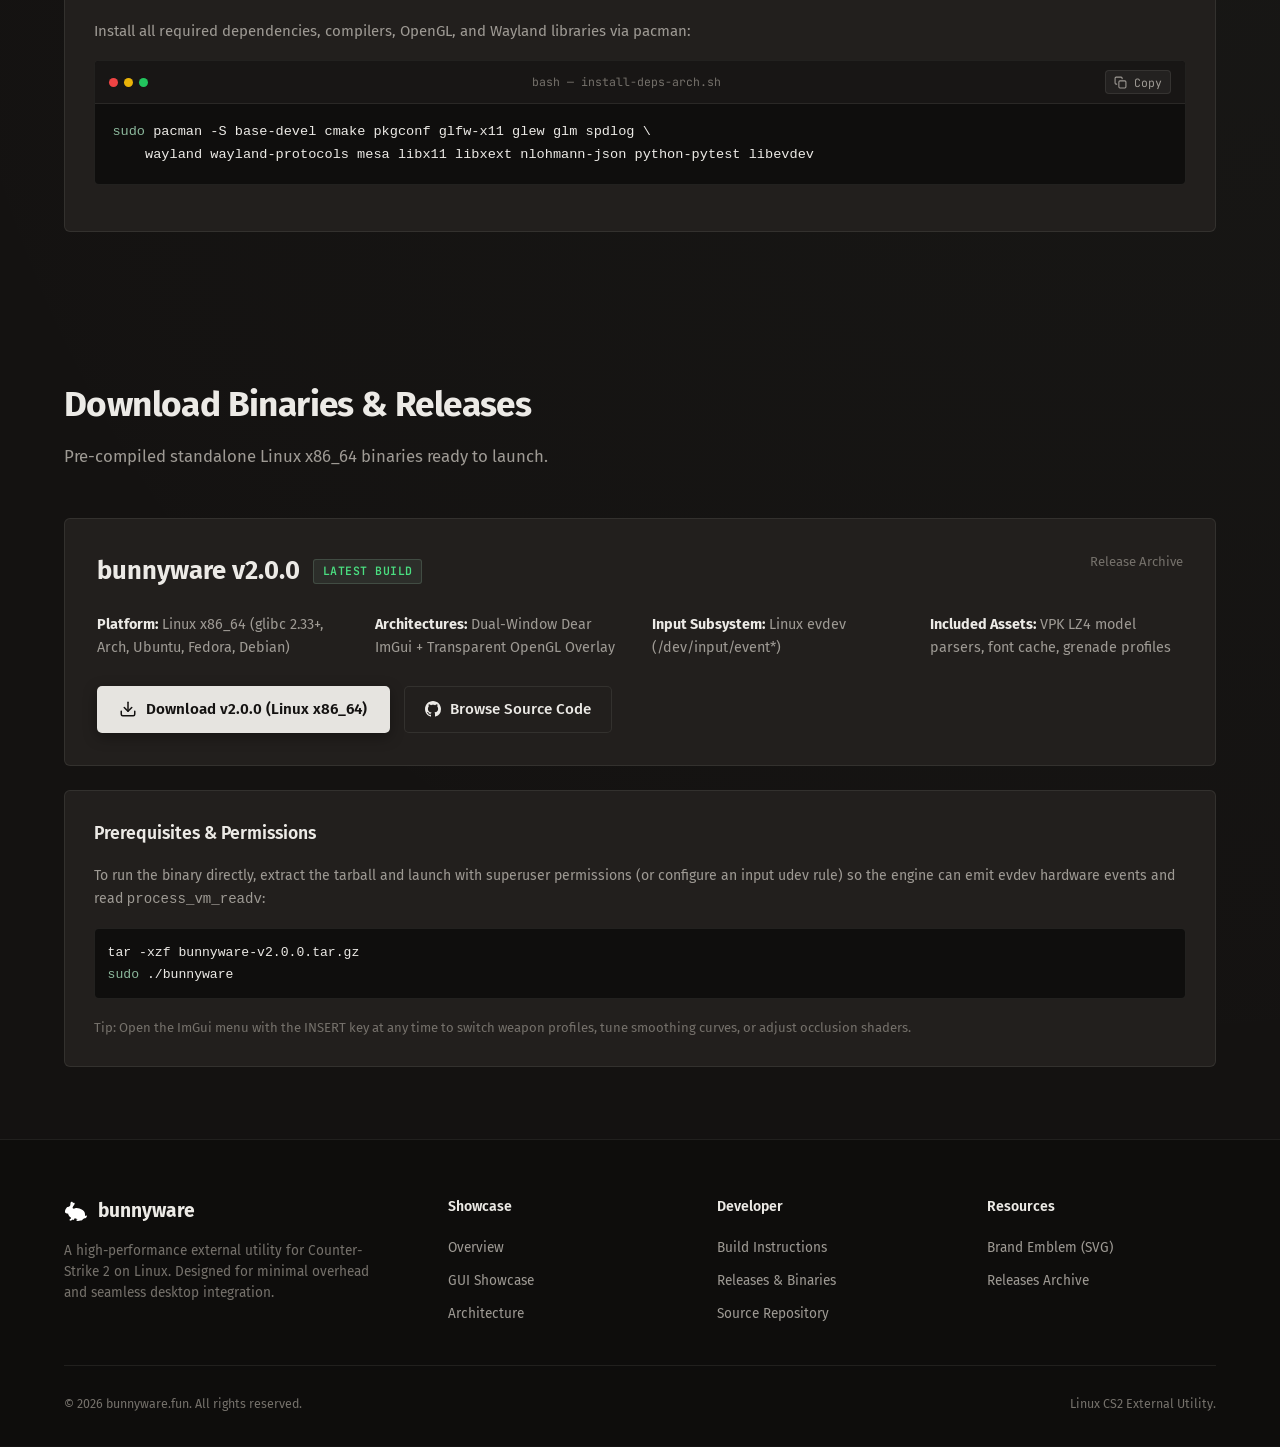
==== commit a49427e8: "Update hero subtitle to concise description" ====
--- a/sites/main/index.html
+++ b/sites/main/index.html
@@ -4,7 +4,7 @@
     <meta charset="UTF-8">
     <meta name="viewport" content="width=device-width, initial-scale=1.0">
     <title>bunnyware — High-Performance CS2 Linux Utility</title>
-    <meta name="description" content="A high-performance external utility for Counter-Strike 2 on Linux. Features GPU-skinned 3D player chams, dual-stage depth occlusion, legit aimbot, seed-aware triggerbot, and evdev hardware input emulation.">
+    <meta name="description" content="A high-performance and fully featured external utility for Counter-Strike 2 on Linux.">
     <link rel="icon" href="rabbit-silhouette.svg" type="image/svg+xml">
     <link rel="stylesheet" href="style.css">
 </head>
@@ -50,7 +50,7 @@
                 </h1>
 
                 <p class="hero-subtitle">
-                    A high-performance external utility for Counter-Strike 2 on Linux. Features GPU-skinned 3D player chams, dual-stage depth occlusion, legit aimbot with target prediction, seed-aware hitchance triggerbot, and direct kernel evdev hardware input injection.
+                    A high-performance and fully featured external utility for Counter-Strike 2 on Linux
                 </p>
 
                 <div class="hero-ctas">
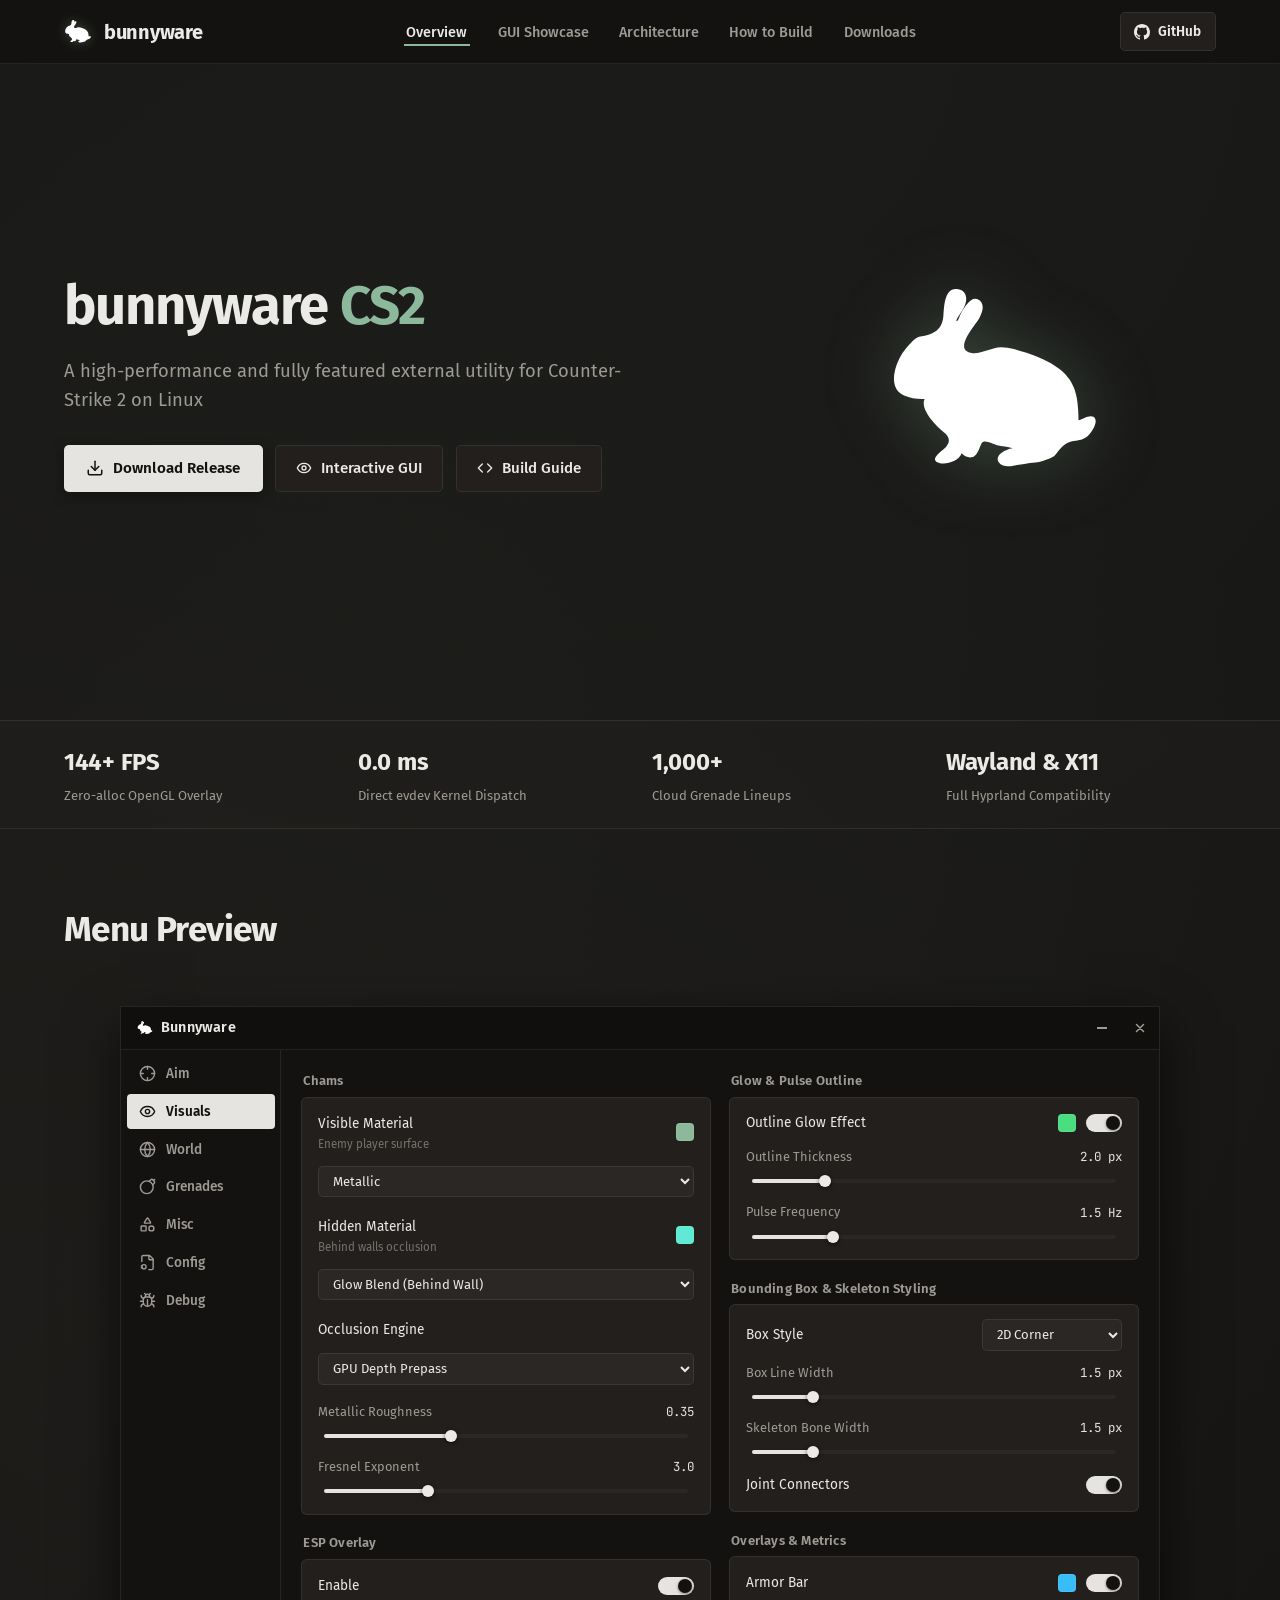
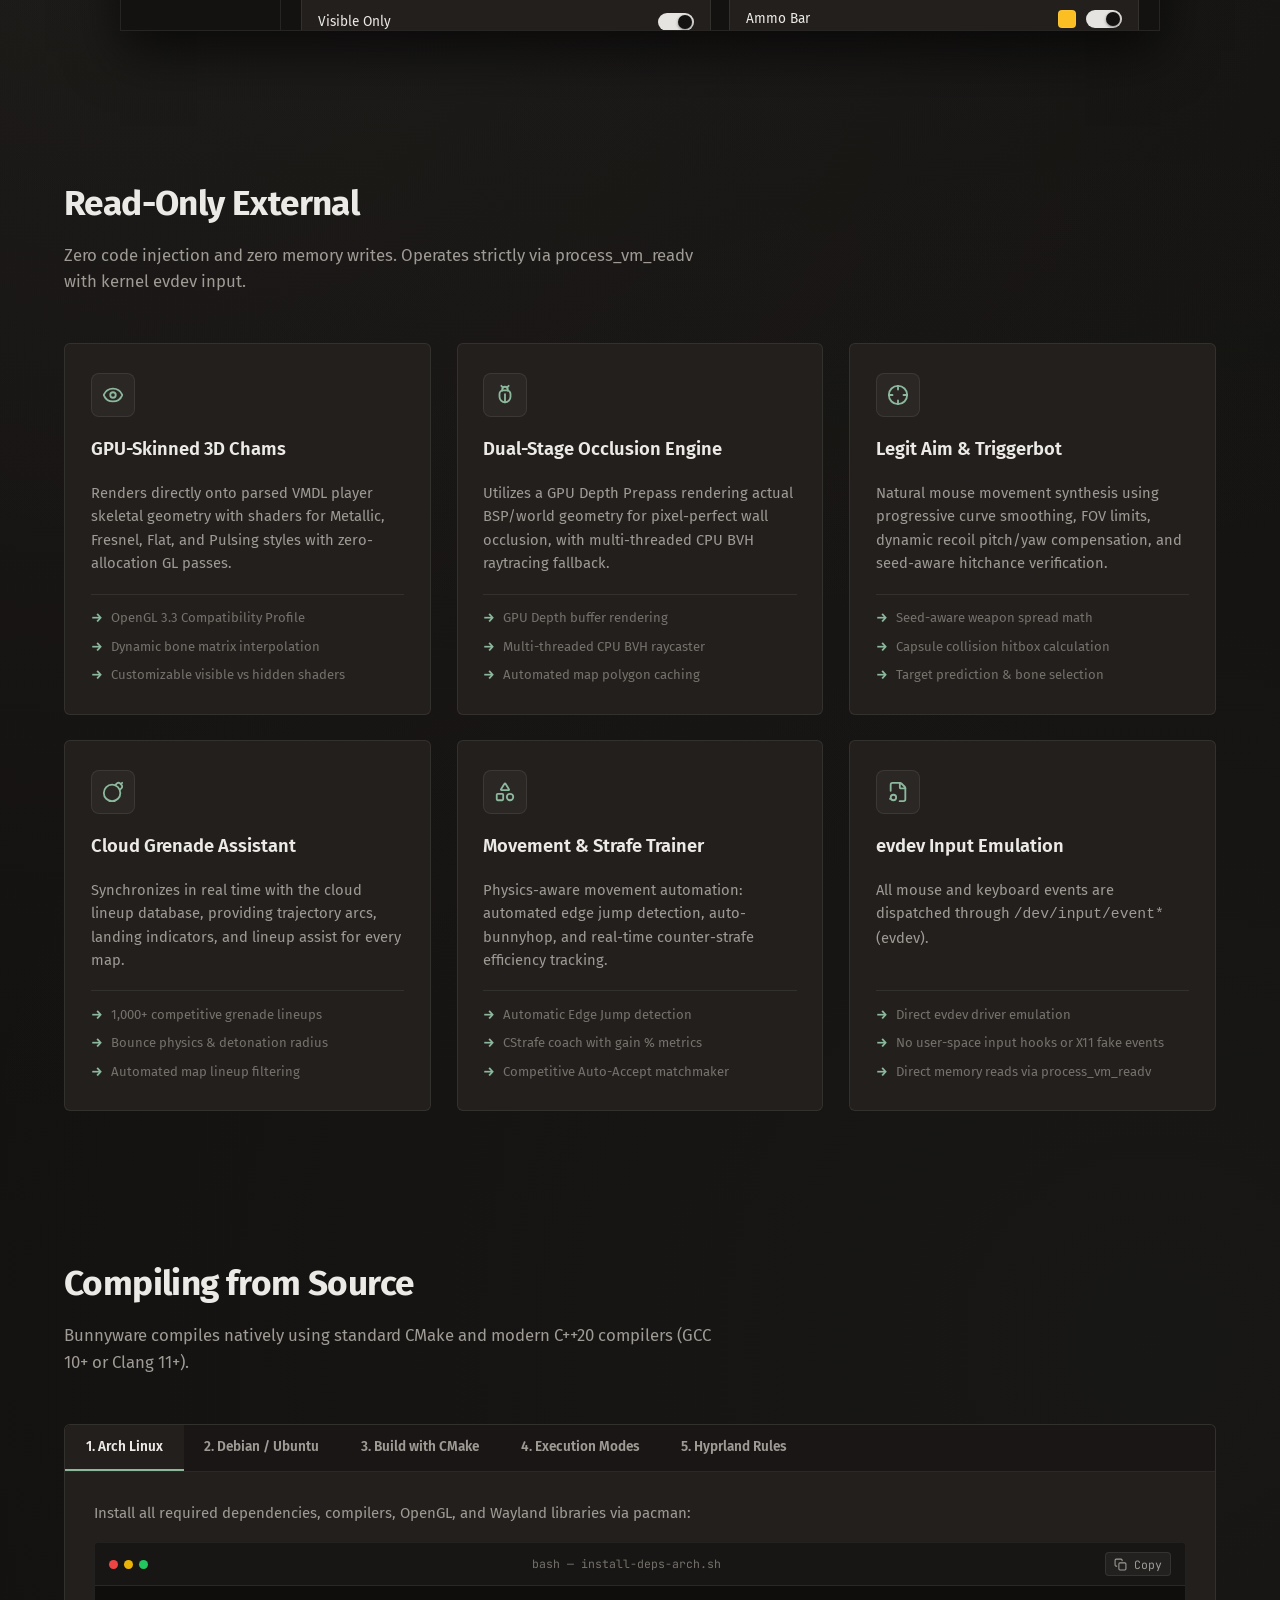
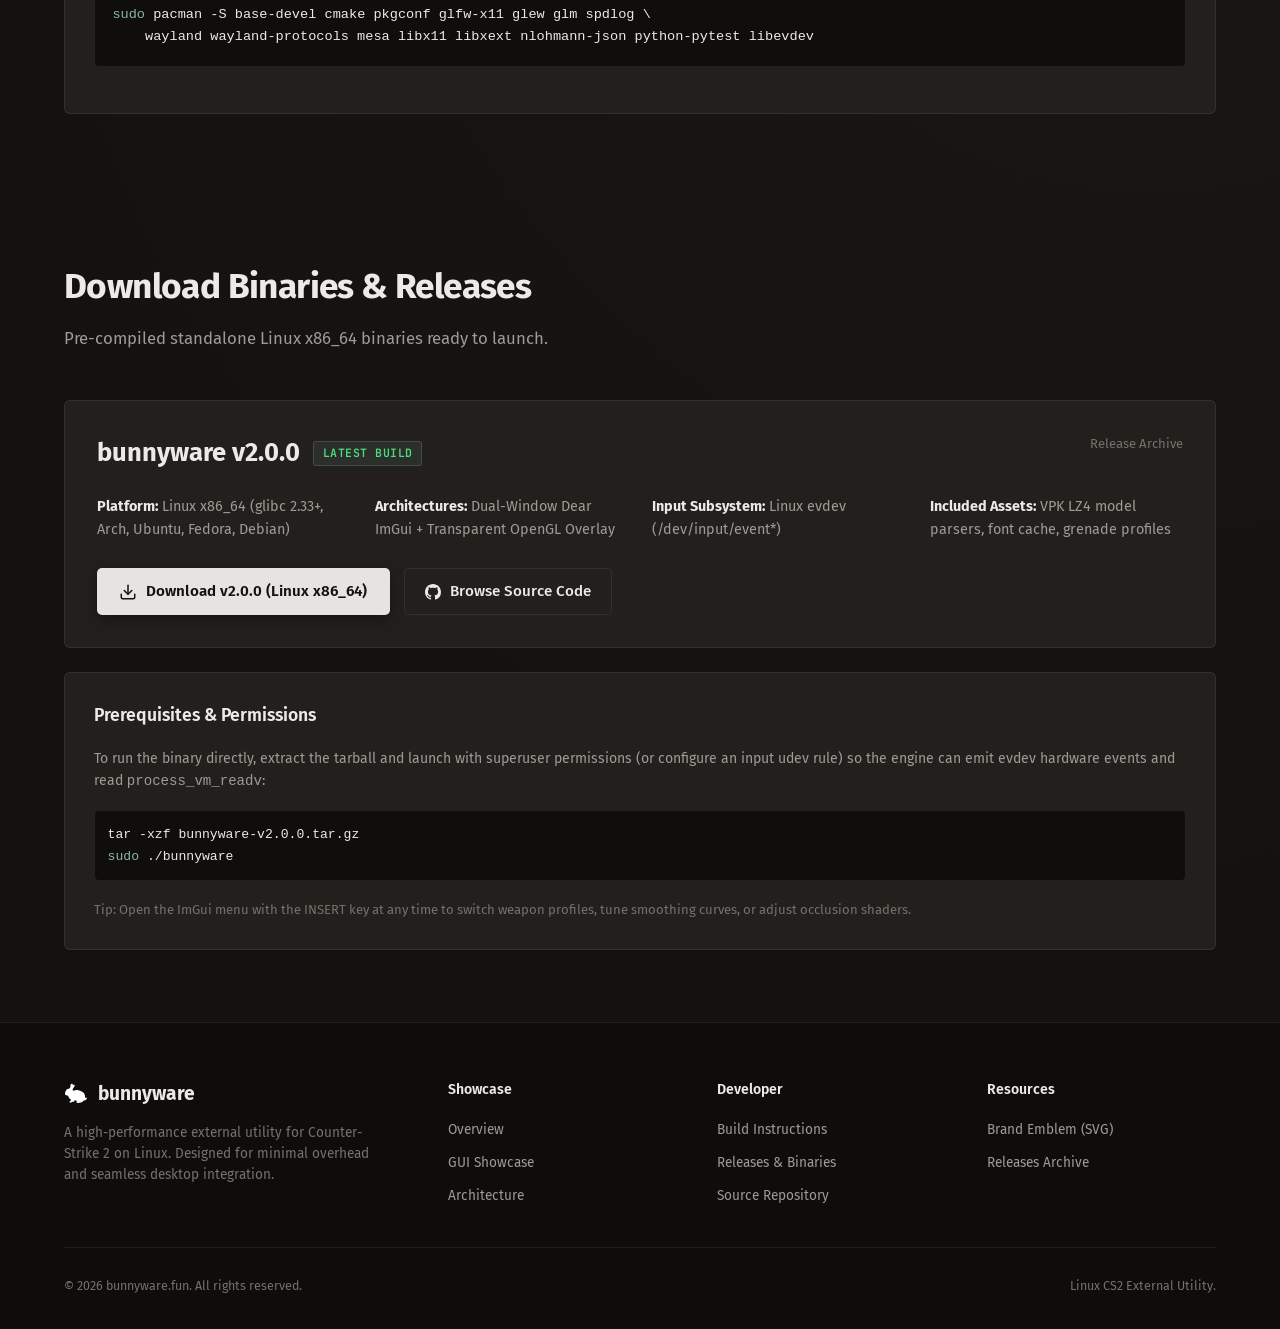
==== commit 9c4a6827: "Rename to Menu Preview, remove subtitle, and simplify Read-Only External description" ====
--- a/sites/main/index.html
+++ b/sites/main/index.html
@@ -111,10 +111,7 @@
     <section id="gui-showcase" class="section">
         <div class="section-container">
             <div class="section-header">
-                <h2 class="section-title">Dear ImGui Control Panel</h2>
-                <p class="section-subtitle">
-                    Full replica of the standalone settings menu running alongside the transparent game overlay with shared OpenGL contexts. All 7 configuration categories and options are functional below.
-                </p>
+                <h2 class="section-title">Menu Preview</h2>
             </div>
 
             <!-- Authentic Replica of Bunnyware Window -->
@@ -1746,7 +1743,7 @@
             <div class="section-header">
                 <h2 class="section-title">Read-Only External</h2>
                 <p class="section-subtitle">
-                    Zero code injection and zero memory writes. State is ingested purely through Linux process_vm_readv, while visual overlays run in a completely isolated OpenGL context and input is dispatched via kernel evdev devices.
+                    Zero code injection and zero memory writes. Operates strictly via process_vm_readv with kernel evdev input.
                 </p>
             </div>
 
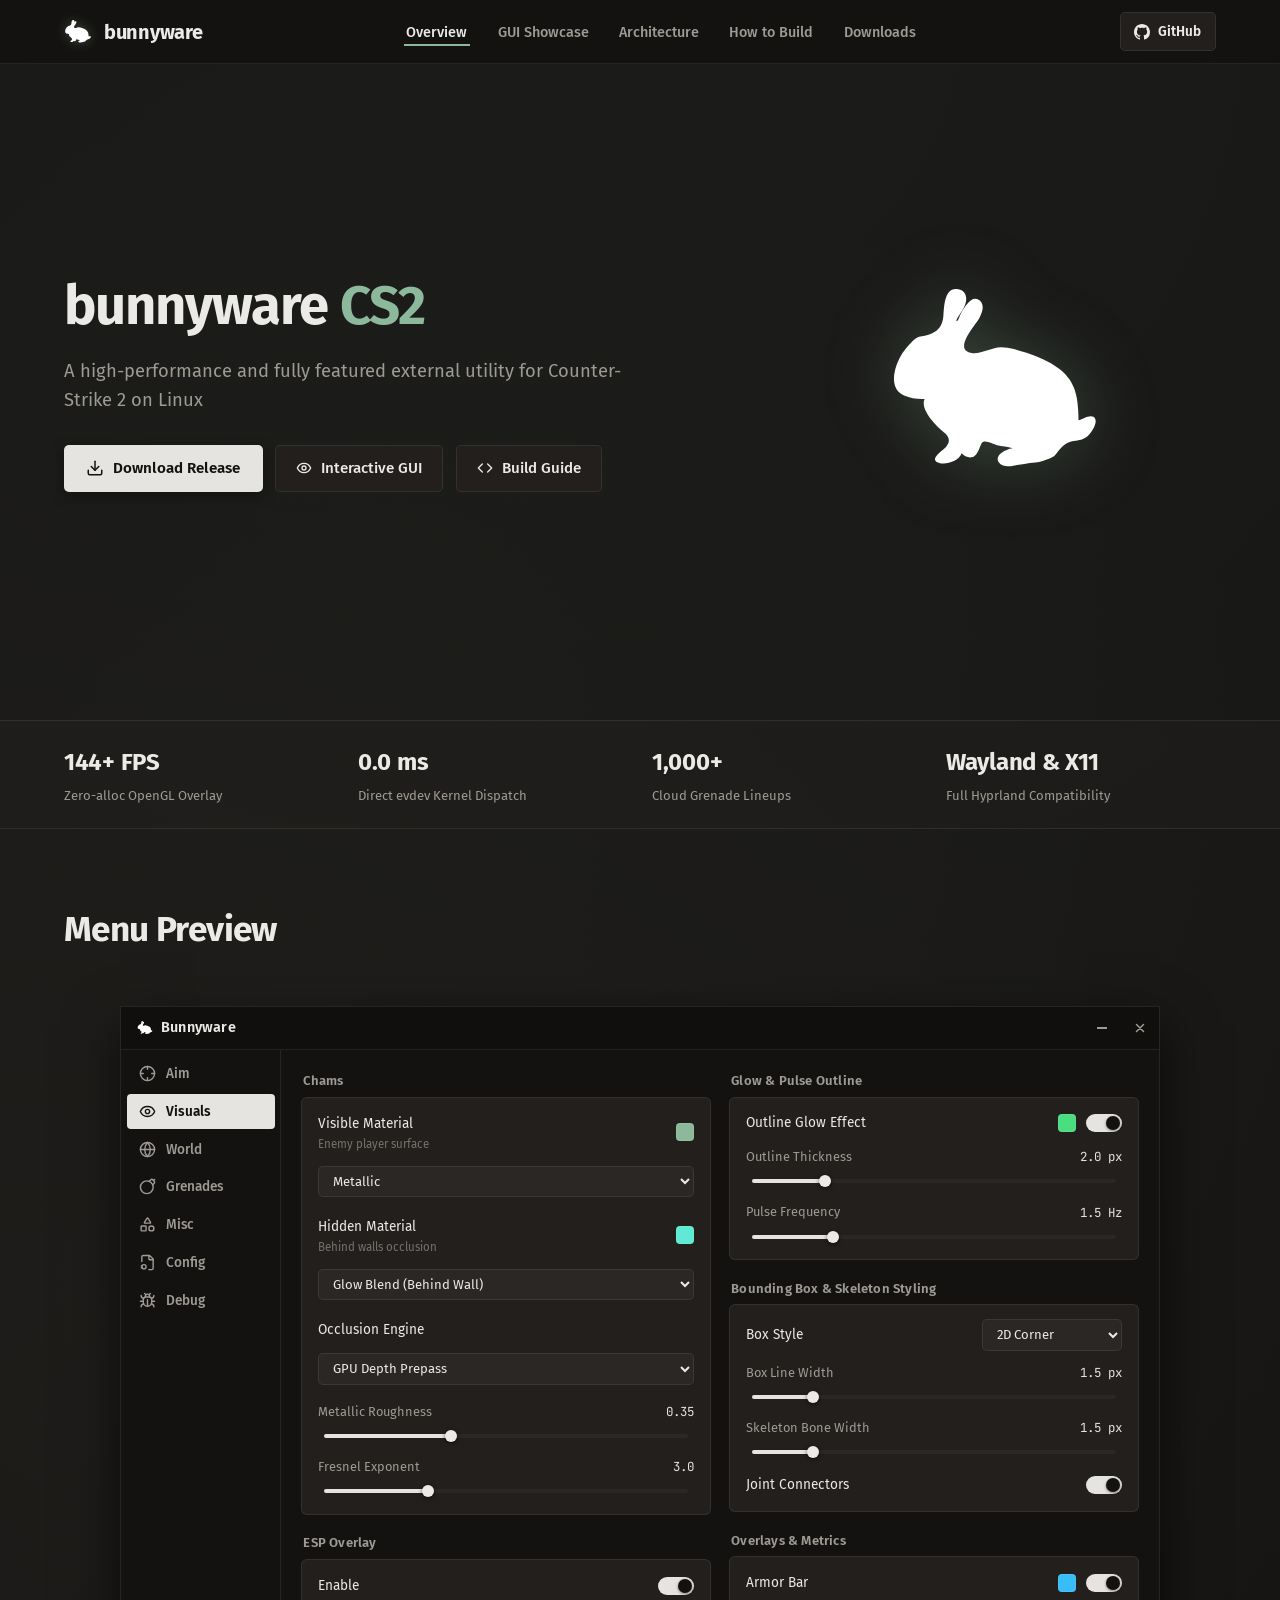
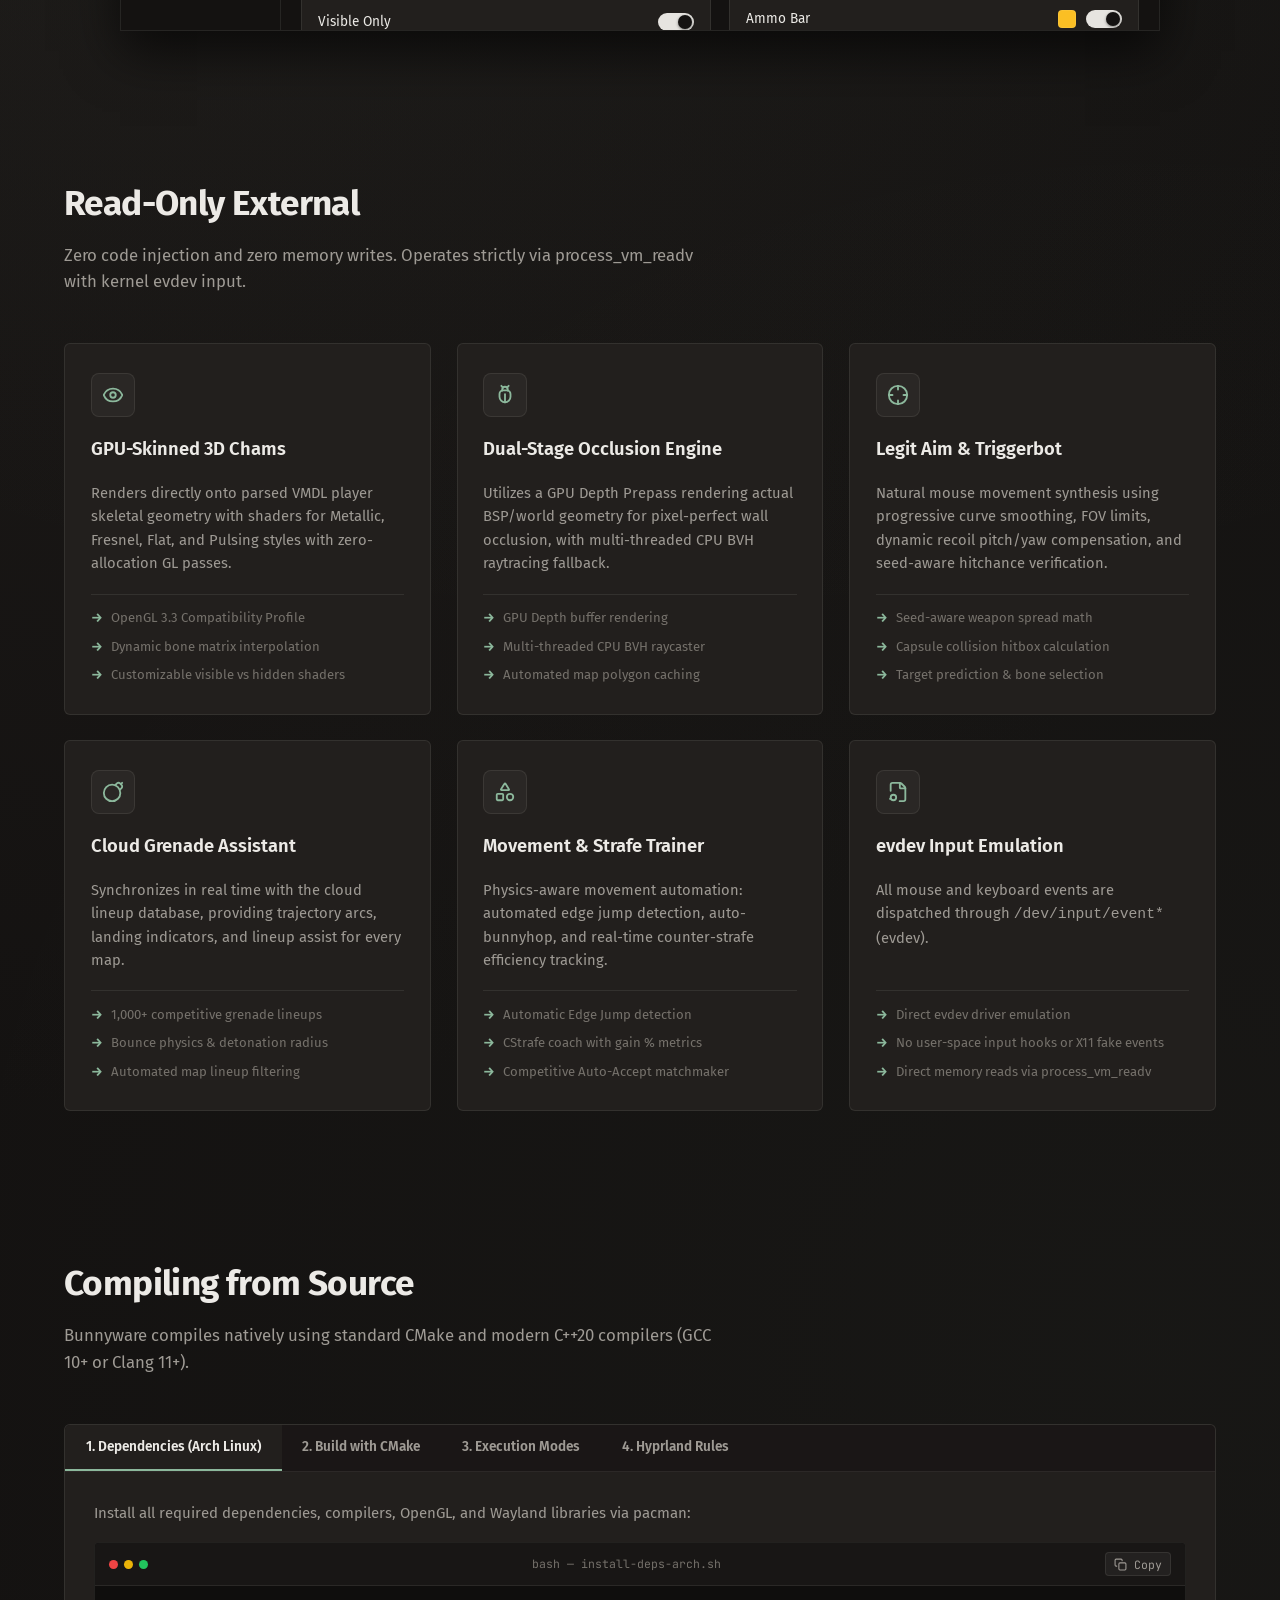
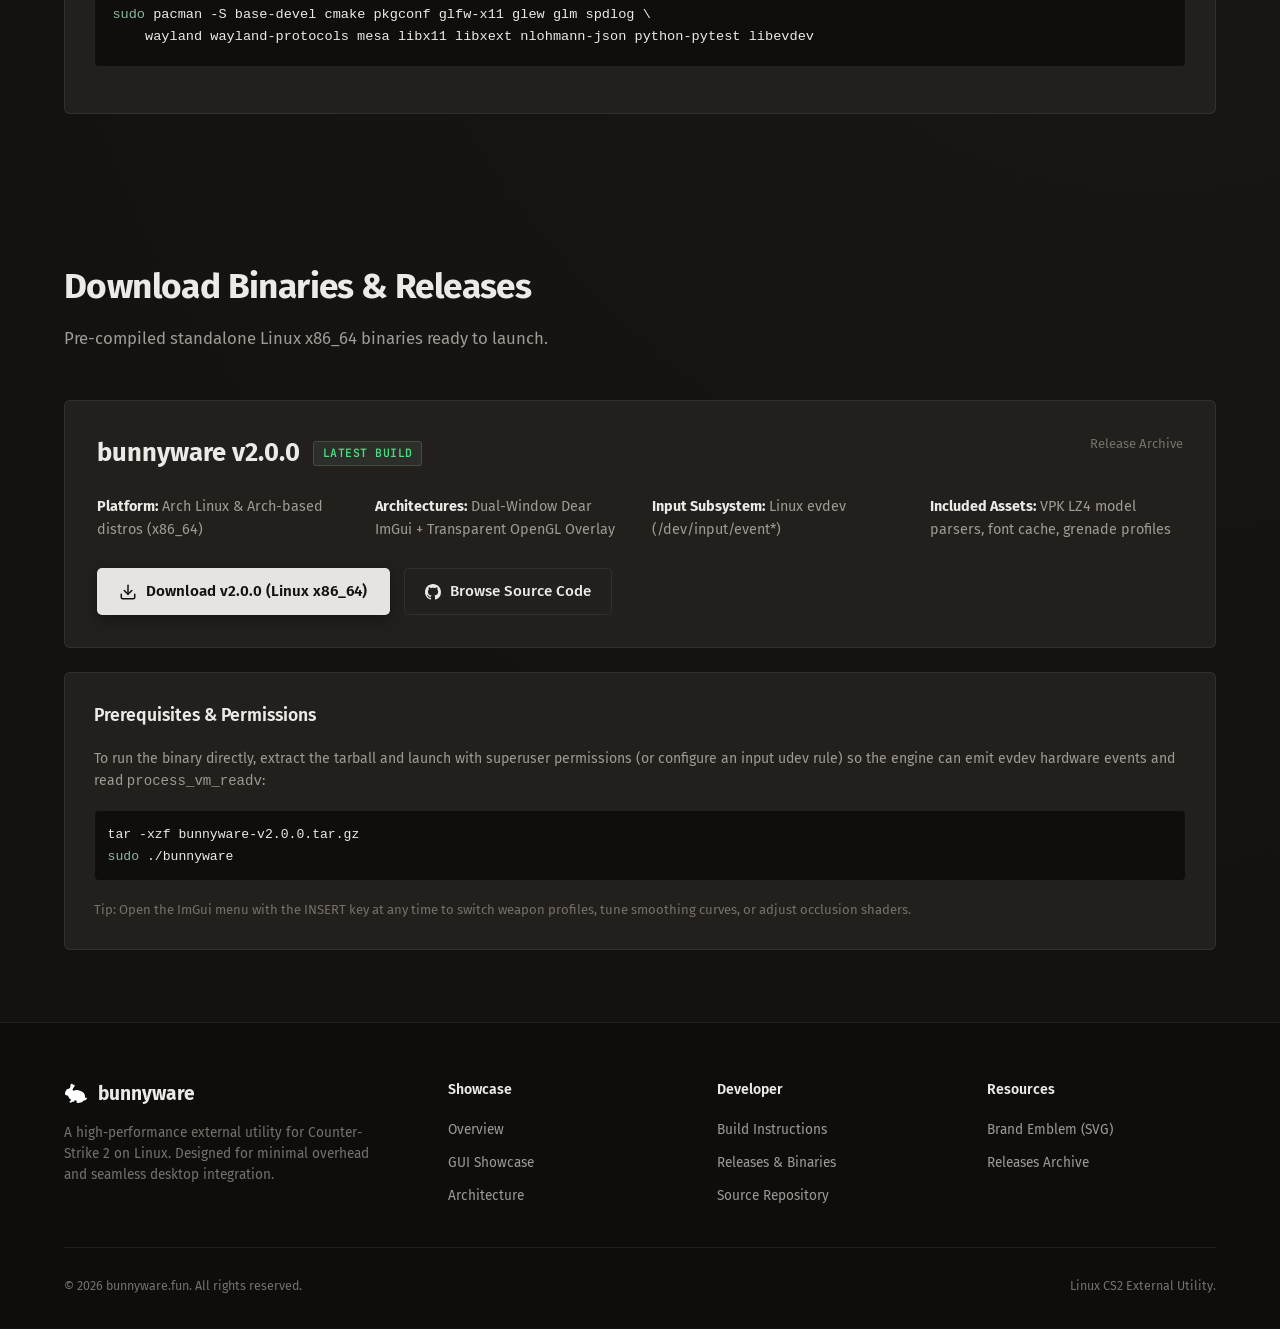
==== commit f9618b0a: "Focus build guide and platform support strictly on Arch Linux" ====
--- a/sites/main/index.html
+++ b/sites/main/index.html
@@ -1882,11 +1882,10 @@
 
             <div class="build-tabs-container">
                 <div class="build-nav">
-                    <button class="build-tab-btn active" data-pane="arch">1. Arch Linux</button>
-                    <button class="build-tab-btn" data-pane="debian">2. Debian / Ubuntu</button>
-                    <button class="build-tab-btn" data-pane="compile">3. Build with CMake</button>
-                    <button class="build-tab-btn" data-pane="running">4. Execution Modes</button>
-                    <button class="build-tab-btn" data-pane="hyprland">5. Hyprland Rules</button>
+                    <button class="build-tab-btn active" data-pane="arch">1. Dependencies (Arch Linux)</button>
+                    <button class="build-tab-btn" data-pane="compile">2. Build with CMake</button>
+                    <button class="build-tab-btn" data-pane="running">3. Execution Modes</button>
+                    <button class="build-tab-btn" data-pane="hyprland">4. Hyprland Rules</button>
                 </div>
 
                 <!-- Pane 1: Arch Linux -->
@@ -1917,36 +1916,7 @@
                     </div>
                 </div>
 
-                <!-- Pane 2: Debian / Ubuntu -->
-                <div class="build-tab-pane" id="build-pane-debian">
-                    <p style="color:var(--text-secondary); margin-bottom:1rem;">
-                        Install dependencies for Ubuntu 22.04+ or Debian 12+:
-                    </p>
-                    <div class="terminal-card">
-                        <div class="terminal-header">
-                            <div class="terminal-dots">
-                                <span class="terminal-dot dot-red"></span>
-                                <span class="terminal-dot dot-yellow"></span>
-                                <span class="terminal-dot dot-green"></span>
-                            </div>
-                            <span class="terminal-title">bash — install-deps-deb.sh</span>
-                            <button class="copy-btn" data-target="code-deb">
-                                <svg viewBox="0 0 24 24" fill="none" stroke-width="2" stroke-linecap="round" stroke-linejoin="round">
-                                    <rect x="9" y="9" width="13" height="13" rx="2" ry="2"></rect>
-                                    <path d="M5 15H4a2 2 0 0 1-2-2V4a2 2 0 0 1 2-2h9a2 2 0 0 1 2 2v1"></path>
-                                </svg>
-                                <span>Copy</span>
-                            </button>
-                        </div>
-                        <div class="terminal-body">
-                            <code id="code-deb"><span class="code-keyword">sudo</span> apt update &amp;&amp; <span class="code-keyword">sudo</span> apt install -y build-essential cmake pkg-config \
-    libglfw3-dev libglew-dev libglm-dev libspdlog-dev libwayland-dev \
-    wayland-protocols libx11-dev libxext-dev nlohmann-json3-dev libevdev-dev python3-pytest</code>
-                        </div>
-                    </div>
-                </div>
-
-                <!-- Pane 3: CMake Build -->
+                <!-- Pane 2: CMake Build -->
                 <div class="build-tab-pane" id="build-pane-compile">
                     <p style="color:var(--text-secondary); margin-bottom:1rem;">
                         Clone the repository and compile using multi-threaded CMake:
@@ -2073,7 +2043,7 @@
                     </div>
 
                     <ul class="release-meta-list">
-                        <li><strong>Platform:</strong> Linux x86_64 (glibc 2.33+, Arch, Ubuntu, Fedora, Debian)</li>
+                        <li><strong>Platform:</strong> Arch Linux &amp; Arch-based distros (x86_64)</li>
                         <li><strong>Architectures:</strong> Dual-Window Dear ImGui + Transparent OpenGL Overlay</li>
                         <li><strong>Input Subsystem:</strong> Linux evdev (/dev/input/event*)</li>
                         <li><strong>Included Assets:</strong> VPK LZ4 model parsers, font cache, grenade profiles</li>
